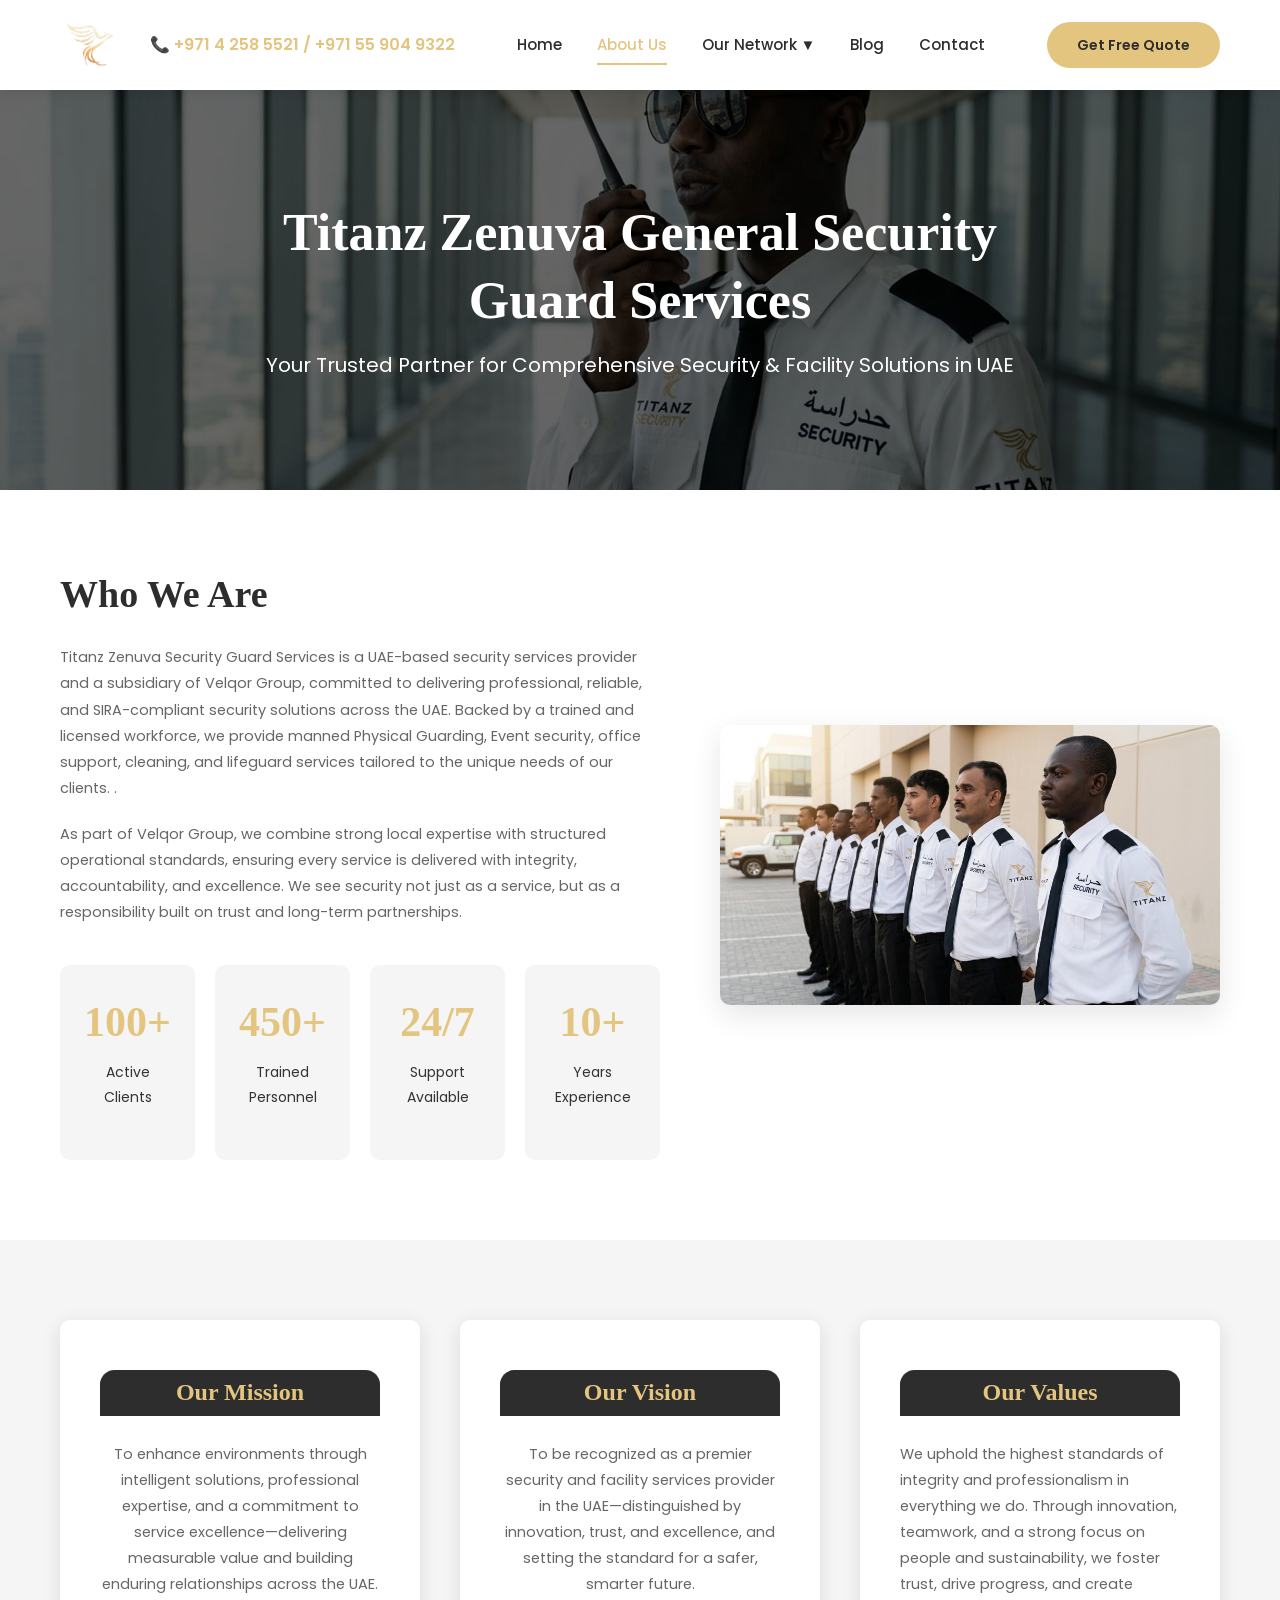
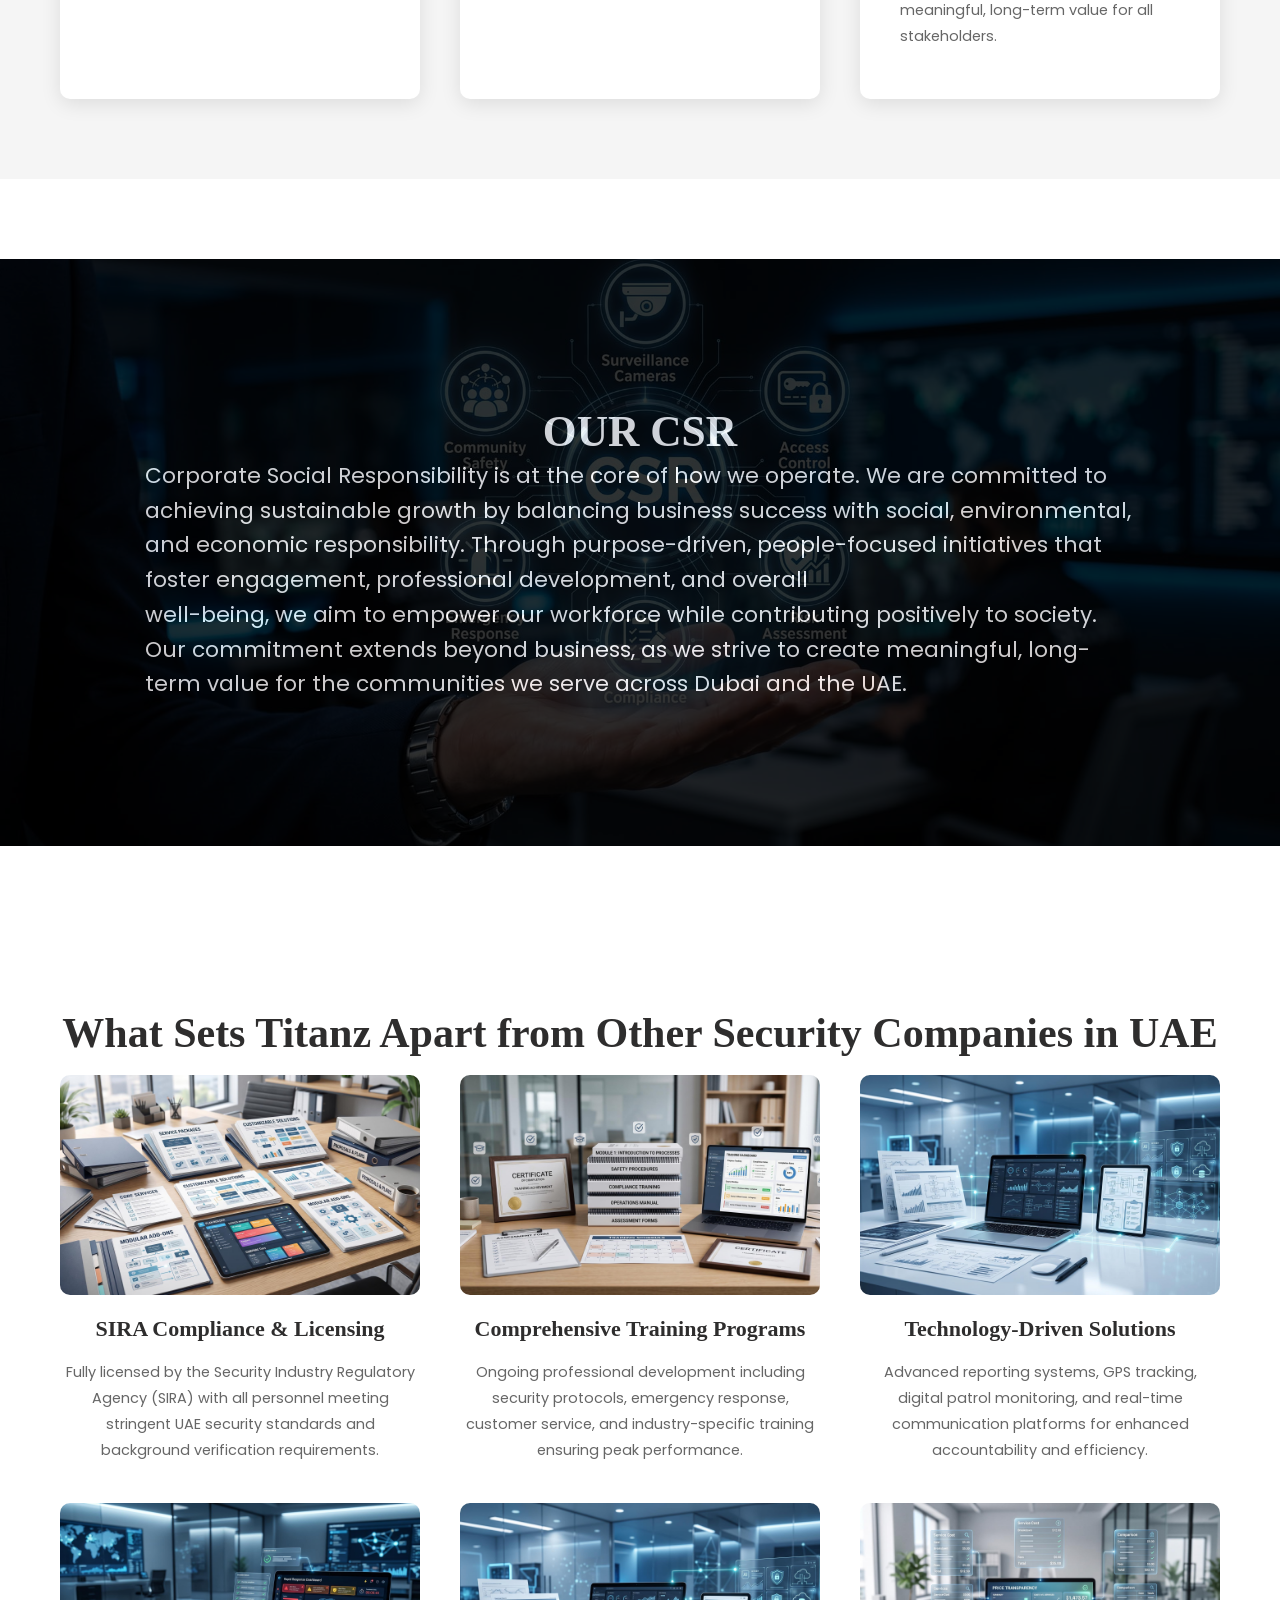
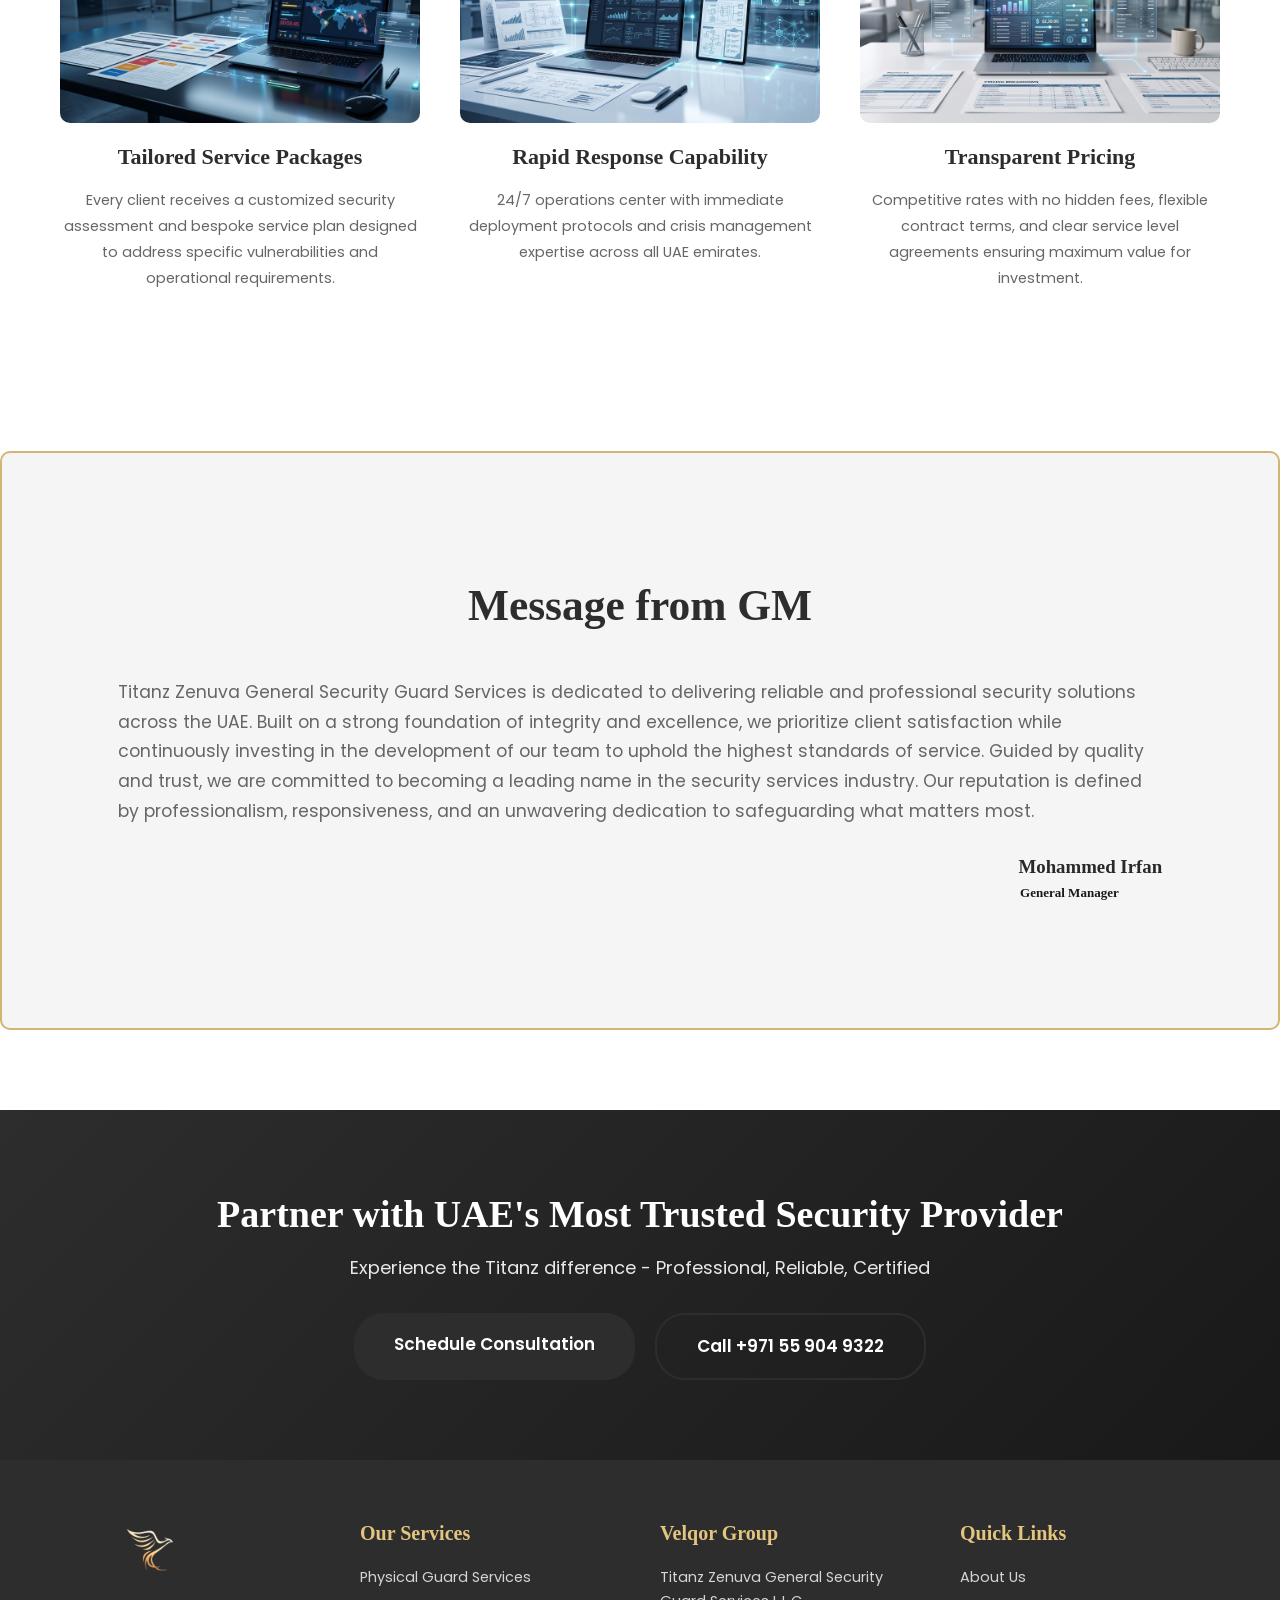
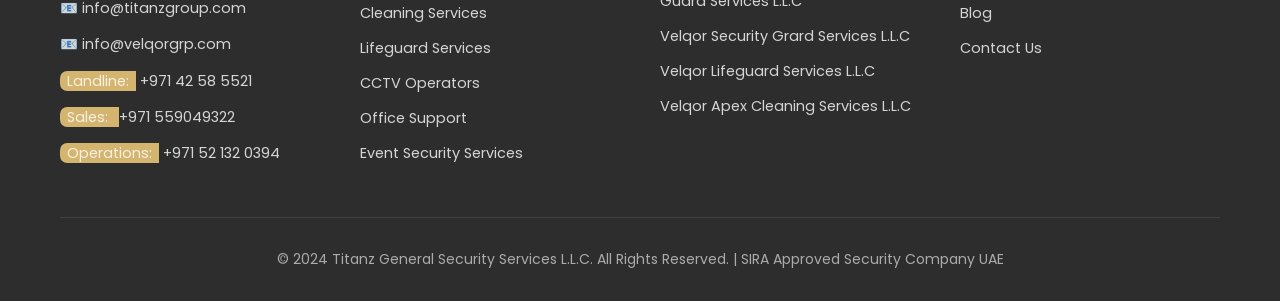
==== about-us.html @ 3fd25d55 "Update about-us.html" ====
<!DOCTYPE html>
<html lang="en">
<head>
    <meta charset="UTF-8">
    <meta name="viewport" content="width=device-width, initial-scale=1.0">
    <meta name="description" content="About Titanz General Security Services - Leading SIRA approved security company in UAE with expert security guards, cleaning services, and lifeguards across Dubai, Abu Dhabi & Sharjah.">
    <meta name="keywords" content="about Titanz security, SIRA approved security company UAE, professional security services Dubai, security company Abu Dhabi, trusted security provider UAE">
    <title>About Us | Titanz General Security Guard Services | Leading Security Company UAE</title>
    <link rel="stylesheet" href="styles.css">
    <link rel="stylesheet" href="css-files/about.css">
    <link href="https://fonts.googleapis.com/css2?family=Poppins:wght@300;400;500;600;700&display=swap" rel="stylesheet">
</head>
<body>
    <!-- Header -->
    <header class="main-header">
        <div class="header-container">
            <div class="logo-contact">
                 <img src="assets/Images/JPEG/Logo_Png_Expand.jpg" alt="" class="company-logo">
                <div class="header-contact">
                    <a href="tel:+97142585521" class="phone-number">📞 +971 4 258 5521</a>
                    <a href="tel:+97142585521" class="phone-number"> / +971 55 904 9322 </a>
                </div>
            </div>
            <nav class="main-nav">
                <ul>
                    <li><a href="index.html">Home</a></li>
                    <li><a href="about-us.html" class="active">About Us</a></li>
                    <li class="dropdown">
                          <a href="javascript:void(0);" class="dropbtn" onclick="toggleDropdown()">Our Network ▼</a>
                        <div class="dropdown-content" id="dropdown-content">
                            <a href="titanz-security-guard-services.html">Titanz Zenuva General Security Guard Services L.L.C</a>
                            <a href="velgor-security-guard-services.html">Velqor General Security Guard Services L.L.C</a>                         
                            <a href="velgor-lifeguard-services.html">Velqor Lifeguard Services L.L.C</a>
                            <a href="velgor-apex-building-cleaning-services.html">Velqor Apex Building Cleaning Services L.L.C</a>
                        </div>
                    </li>
                    <li><a href="blog.html">Blog</a></li>
                    <li><a href="contact.html">Contact</a></li>
                </ul>
            </nav>
            <a href="contact.html" class="cta-header-btn">Get Free Quote</a>
        </div>
    </header>

    <!-- Page Hero -->
    <section class="page-hero">
        <img src="assets/Images/JPEG/Security_officer_speaking_into_r…_202605242347.jpg" alt="About Titanz Security Services UAE" class="page-hero-bg">
        <div class="page-hero-content">
            <h1>Titanz Zenuva General Security Guard Services</h1>
            <p>Your Trusted Partner for Comprehensive Security & Facility Solutions in UAE</p>
        </div>
    </section>

    <!-- Company Overview -->
    <section class="company-overview fade-in">
        <div class="container">
            <div class="overview-grid">
                <div class="overview-content">
                    <h2>Who We Are</h2>
                    <p>Titanz Zenuva Security Guard Services is a UAE-based security services provider and a subsidiary of Velqor Group, committed to delivering 
                    professional, reliable, and SIRA-compliant security solutions across the UAE. Backed by a trained and licensed workforce, 
                    we provide manned Physical Guarding, Event security, office support, cleaning, and lifeguard services tailored to the unique 
                    needs of our clients. .</p>
                    
                    <p>As part of Velqor Group, we combine strong local expertise with structured operational standards, ensuring every service is 
                    delivered with integrity, accountability, and excellence. We see security not just as a service, but as a responsibility built on 
                    trust and long-term partnerships.</p>

                    

                    <div class="stats-row">
                        <div class="stat-item">
                            <h3>100+</h3>
                            <p>Active Clients</p>
                        </div>
                        <div class="stat-item">
                            <h3>450+</h3>
                            <p>Trained Personnel</p>
                        </div>
                        <div class="stat-item">
                            <h3>24/7</h3>
                            <p>Support Available</p>
                        </div>
                        <div class="stat-item">
                            <h3>10+</h3>
                            <p>Years Experience</p>
                        </div>
                    </div>
                </div>
                <div class="overview-image">
                    <img src="assets/Images/JPEG/Security_guards_standing_in_form…_202605242336 (2).jpg" alt="Titanz Security Services Team UAE">
                </div>
            </div>
        </div>
    </section>

    <!-- Mission & Vision -->
    <section class="mission-vision fade-in">
        <div class="container">
            <div class="mv-grid">
                <div class="mv-card">
                    <div class="mv-icon"><h3>Our Mission</h3></div>
                    
                    <p>To enhance environments through intelligent solutions, professional expertise,
                       and a commitment to service excellence—delivering measurable value and building 
                       enduring relationships across the UAE.

                    </p>
                </div>

                <div class="mv-card">
                    <div class="mv-icon"><h3>Our Vision</h3></div>
                    
                    <p>To be recognized as a premier security and facility services provider in the 
                        UAE—distinguished by innovation, trust, and excellence, and setting the standard for a safer, 
                        smarter future.
                    </p>

                </div>

                <div class="mv-card">
                    <div class="mv-icon"><h3>Our Values</h3></div>
                    
                    <ul class="values-list">
                       <p>We uphold the highest standards of integrity and professionalism in everything we do.
                         Through innovation, teamwork, and a strong focus on people and sustainability, we foster trust, 
                         drive progress, and create meaningful, long-term value for all stakeholders.
                        </p>
                    </ul>
                </div>
            </div>
        </div>
    </section>

<!=======CRS========> 
    <Section class="fade-in">
        <div class="image-bg">
            <div class="content-container">
            <h1 class="crs-text">OUR CSR</h1>
            <p class="crs-text">Corporate Social Responsibility is at the core of how we operate. We are committed to 
            achieving sustainable growth by balancing business success with social, environmental, and economic responsibility. 
            Through purpose-driven, people-focused initiatives that foster engagement, professional development,
             and overall <br>well-being, we aim to empower our workforce while contributing positively to society.
              Our commitment extends beyond business, as we strive to create meaningful, long-term value for the
               communities we serve across Dubai and the UAE.
            </p>
            </div>
            <img src="assets/Images/JPEG/Coperate social responsibilities.jpg" alt="" class="images-crs">
        </div>
    </Section>

    <!-- What Sets Us Apart -->
    <section class="differentiators fade-in">
        <div class="container">
            <h2 class="section-title-center">What Sets Titanz Apart from Other Security Companies in UAE</h2>
            
            <div class="diff-grid">
                <div class="diff-item">
                    <img src="assets/Images/What-sets-us-apart/JPEG/Documents_and_customizable_layouts_2K_202607241634.jpg" alt="SIRA Approved Security Company">
                    <h3>SIRA Compliance & Licensing</h3>
                    <p>Fully licensed by the Security Industry Regulatory Agency (SIRA) with all personnel meeting stringent UAE security standards and background verification requirements.</p>
                </div>

                <div class="diff-item">
                    <img src="assets/Images/What-sets-us-apart/JPEG/Training_programs_with_documents…_2K_202607241631 (1).jpg" alt="Security Guard Training UAE">
                    <h3>Comprehensive Training Programs</h3>
                    <p>Ongoing professional development including security protocols, emergency response, customer service, and industry-specific training ensuring peak performance.</p>
                </div>

                <div class="diff-item">
                    <img src="assets/Images/What-sets-us-apart/JPEG/Digital_documents_and_interfaces…_2K_202607241633.jpg" alt="Advanced Security Technology">
                    <h3>Technology-Driven Solutions</h3>
                    <p>Advanced reporting systems, GPS tracking, digital patrol monitoring, and real-time communication platforms for enhanced accountability and efficiency.</p>
                </div>

                <div class="diff-item">
                    <img src="assets/Images/What-sets-us-apart/JPEG/Documents_and_digital_displays_s…_202607241636.jpg" alt="Customized Security Solutions UAE">
                    <h3>Tailored Service Packages</h3>
                    <p>Every client receives a customized security assessment and bespoke service plan designed to address specific vulnerabilities and operational requirements.</p>
                </div>

                <div class="diff-item">
                    <img src="assets/Images/What-sets-us-apart/JPEG/Digital_documents_and_interfaces…_2K_202607241633.jpg" alt="24/7 Security Response UAE">
                    <h3>Rapid Response Capability</h3>
                    <p>24/7 operations center with immediate deployment protocols and crisis management expertise across all UAE emirates.</p>
                </div>

                <div class="diff-item">
                    <img src="assets/Images/What-sets-us-apart/JPEG/Pricing_documents_and_digital_di…_202607241638.jpg" alt="Competitive Security Services Pricing">
                    <h3>Transparent Pricing</h3>
                    <p>Competitive rates with no hidden fees, flexible contract terms, and clear service level agreements ensuring maximum value for investment.</p>
                </div>
            </div>
        </div>
    </section>

   
   <section class="managers-message">
                <div class="team-member">
                     <h2 class="section-title-center">Message from GM</h2>
                    <h3></h3>
                    <p class="position"></p>
                    <p class="bio">Titanz Zenuva General Security Guard Services is dedicated to delivering reliable and 
                        professional security solutions across the UAE. Built on a strong foundation of integrity and excellence, 
                        we prioritize client satisfaction while continuously investing in the development of our team to uphold the 
                        highest standards of service. Guided by quality and trust, we are committed to becoming a leading name in 
                        the security services industry. Our reputation is defined by professionalism, responsiveness, 
                        and an unwavering dedication to safeguarding what matters most.
                    </p>
                    <h4> Mohammed Irfan <br><span>General Manager</span> </h4>
                </div>
   </section>

    <!-- Leadership Team  
    <section class="leadership-team fade-in">
        <div class="container">
           
            <p class="section-subtitle-center"></p>

            <div class="team-grid">
                

              
                <div class="team-member">
                    <img src="assets/Images/passport images/Image 1new.jpg" alt="">
                    <h3></h3>
                    <p class="position">Cleaning Supervisor</p>
                    <p class="bio">Expert in facility management with extensive background in service delivery optimization.</p>
                </div>

                <div class="team-member">
                    <img src="assets/Images/passport images/image 3new.jpg" alt="">
                    <h3></h3>
                    <p class="position">Security Supervisor</p>
                    <p class="bio">Specialized in risk assessment and crisis management.</p>
                </div>
                -----> 
            </div>
        </div>
    </section>

   

    <!-- CTA Section -->
    <section class="about-cta fade-in">
        <div class="container">
            <h2 class="h-message  hovtext">Partner with UAE's Most Trusted Security Provider</h2>
            <p  class="p-message  hovtext">Experience the Titanz difference - Professional, Reliable, Certified</p>
            <div class="cta-buttons">
                <a href="contact.html" class="btn-cta-primary">Schedule Consultation</a>
                <a href="tel:+971559049322" class="btn-cta-secondary">Call +971 55 904 9322</a>
            </div>
        </div>
    </section>

    <!-- Footer -->
    <footer class="main-footer">
        <div class="container">
            <div class="footer-grid">
               <div class="footer-col">
                    <img src="assets/Images/Logo_Png_Expand.png" alt="Titanz Security Services" class="footer-logo">
                    <p></p>
                    <div class="footer-contact">
                        <p><span>📧</span> info@titanzgroup.com</p>
                        <p><span>📧</span> info@velqorgrp.com</p>
                        <p><Span class="sright">Landline:</Span>  +971 42 58 5521</p>
                         <p><span class="sright">Sales: </span>  +971 559049322 </p>
                        <p><span class="sright">Operations:</span> +971 52 132 0394 </p>
                                               
                    </div>
                </div>

              
                <div class="footer-col">
                    <h4>Our Services</h4>
                    <ul>
                        <li><a href="titanz-security-guard-services.html">Physical Guard Services</a></li>
                        <li><a href="velgor-apex-building-cleaning-services.html">Cleaning Services</a></li>
                        <li><a href="velgor-lifeguard-services.html">Lifeguard Services</a></li>
                        <li><a href="titanz-security-guard-services.html">CCTV Operators</a></li>
                        <li><a href="velgor-apex-building-cleaning-services.html">Office Support</a></li>
                        <li><a href="titanz-security-guard-services.html">Event Security Services</a></li>
                    </ul>
                </div>

                <div class="footer-col">
                    <h4>Velqor Group</h4>
                    <ul>
                        <li><a href="titanz-security-guard-services.html">Titanz Zenuva General Security Guard Services L.L.C</a></li>
                        <li><a href="velgor-security-guard-services.html">Velqor Security Grard Services L.L.C</a></li>
                        <li><a href="velgor-lifeguard-services.html">Velqor Lifeguard Services L.L.C</a></li>
                        <li><a href="velgor-apex-building-cleaning-services.html">Velqor Apex Cleaning Services L.L.C</a></li>
                    </ul>
                </div>

                <div class="footer-col">
                    <h4>Quick Links</h4>
                    <ul>
                        <li><a href="about-us.html">About Us</a></li>
                        <li><a href="blog.html">Blog</a></li>
                        <li><a href="contact.html">Contact Us</a></li>
                    </ul>
                </div>
            </div>

            <div class="footer-bottom">
                <p>&copy; 2024 Titanz General Security Services L.L.C. All Rights Reserved. | SIRA Approved Security Company UAE</p>
            </div>
        </div>
    </footer>

    <script src="assets/js/scripts.js"></script>
</body>
</html>
---- styles.css ----
/* ==========================================
   TITANZ SECURITY SERVICES - MASTER STYLESHEET
   Colors: White (#FFFFFF), #2E2D2D, #E3C580
   Fonts: Times New Roman, Poppins
   ========================================== */

/* ========== RESET & BASE ========== */
* {
    margin: 0;
    padding: 0;
    box-sizing: border-box;
}

:root {
    --primary-dark: #2E2D2D;
    --primary-gold: #E3C580;
    --white: #FFFFFF;
    --light-gray: #F5F5F5;
    --medium-gray: #E0E0E0;
    --text-dark: #333333;
    --text-light: #666666;
    --transition: all 0.3s ease;
}

html {
    scroll-behavior: smooth;
    font-size:90.5%;
}

body {
    font-family: 'Poppins', sans-serif;
    color: var(--text-dark);
    background-color: var(--white);
    line-height: 1.6;
    overflow-x: hidden;
}

h1, h2, h3, h4, h5, h6 {
    font-family: 'Times New Roman', serif;
    color: var(--primary-dark);
    font-weight: 700;
    line-height: 1.3;
}

a {
    text-decoration: none;
    color: inherit;
    transition: var(--transition);
}

img {
    max-width: 100%;
    height: auto;
    display: block;
}

ul {
    list-style: none;
}

.container {
    max-width: 1200px;
    margin: 0 auto;
    padding: 0 20px;
}

/* ========== HEADER ========== */
.main-header {
    background-color: var(--white);
    box-shadow: 0 2px 10px rgba(0,0,0,0.1);
    position: sticky;
    top: 0;
    z-index: 1000;
    padding: 15px 0;
}

.header-container {
    max-width: 1500px;
    margin: 0 auto;
    padding: 0 60px;
    display: flex;
    justify-content: space-between;
    align-items: center;
}

.logo-contact {
    display: flex;
    align-items: center;
    gap: 30px;
}

.company-logo {
    height: 60px;
    width: auto;
}

.phone-number {
    font-family: 'Poppins', sans-serif;
    color: var(--primary-gold);
    font-weight: 600;
    font-size: 16px;
}

.phone-number:hover {
    color: var(--primary-dark);
}

/* Navigation */
.main-nav ul {
    display: flex;
    gap: 35px;
    align-items: center;
}

.main-nav a {
    font-family: 'Poppins', sans-serif;
    color: var(--primary-dark);
    font-weight: 500;
    font-size: 15px;
    padding: 10px 0;
    position: relative;
}

.main-nav a:hover,
.main-nav a.active {
    color: var(--primary-gold);
}

.main-nav a::after {
    content: '';
    position: absolute;
    bottom: 0;
    left: 0;
    width: 0;
    height: 2px;
    background-color: var(--primary-gold);
    transition: width 0.3s ease;
}

.main-nav a:hover::after,
.main-nav a.active::after {
    width: 100%;
}

/* Dropdown */
.dropdown {
    position: relative;
}

.dropdown-content {
    display: none;
    position: absolute;
    top: 100%;
    left: 0;
    background-color: var(--white);
    min-width: 280px;
    box-shadow: 0 8px 20px rgba(0,0,0,0.15);
    border-top: 3px solid var(--primary-gold);
    z-index: 100;
    padding: 10px 0;
}

.dropdown-content.show {
    display: block !important;
}

.dropdown-content a {
    display: block;
    padding: 12px 20px;
    border-bottom: 1px solid var(--medium-gray);
}

.dropdown-content a:last-child {
    border-bottom: none;
}

.dropdown-content a:hover {
    background-color: var(--light-gray);
    color: var(--primary-gold);
    padding-left: 25px;
}


/* CTA Header Button */
.cta-header-btn {
    background-color: var(--primary-gold);
    color: var(--primary-dark);
    padding: 12px 30px;
    border-radius: 30px;
    font-weight: 600;
    font-size: 14px;
    transition: var(--transition);
}

.cta-header-btn:hover {
    background-color: var(--primary-dark);
    color: var(--white);
    transform: translateY(-2px);
    box-shadow: 0 5px 15px rgba(227, 197, 128, 0.4);
}

/* ========== HERO SLIDER ========== */
/* ==========================================
   HERO SLIDER - SLIDE-LEFT FADE-IN ANIMATION
   No Background Overlay on Text
   ========================================== */

.hero-slider {
    position: relative;
    width: 100%;
    height: 100vh;
    overflow: hidden;
}

/* Slides */
.slide {
    display: none;
    position: relative;
    width: 100%;
    height: 100vh;
    opacity: 0;
    transition: opacity 0.6s ease-in-out;
}

.slide.active {
    display: block;
    opacity: 1;
}

.slide.fade-out {
    opacity: 0;
}

/* Background Image - No Zoom */
.slide-bg {
    width: 100%;
    height: 100%;
    object-fit: cover;
    filter: brightness(0.5);
}

[data-theme="dark"] .slide-bg {
    filter: brightness(0.4);
}

/* Slide Content - NO BACKGROUND */
.slide-content {
    position: absolute;
    top: 40%;
    left: 60px;
    transform: translateY(-50%);
    max-width: 650px;
    color: #FFFFFF;
    padding: 0; /* No padding needed without background */
    border-left: 5px solid var(--primary-gold);
    padding-left: 30px; /* Space from border */
    opacity: 0;
    transform: translateY(-50%) translateX(-100px);
}

/* Active slide content animation - Slide from Left */
.slide.active .slide-content {
    animation: slideInFromLeft 1s ease-out 0.3s forwards;
}

@keyframes slideInFromLeft {
    0% {
        opacity: 0;
        transform: translateY(-50%) translateX(-100px);
    }
    100% {
        opacity: 1;
        transform: translateY(-50%) translateX(0);
    }
}

/* Fade out animation */
.slide.fade-out .slide-content {
    animation: fadeOutToRight 0.6s ease-out forwards;
}

@keyframes fadeOutToRight {
    0% {
        opacity: 1;
        transform: translateY(-50%) translateX(0);
    }
    100% {
        opacity: 0;
        transform: translateY(-50%) translateX(50px);
    }
}

/* Hero Title Animation */
.hero-title {
    font-size: 52px;
    margin-bottom: 20px;
    color: #FFFFFF;
    text-shadow: 3px 3px 10px rgba(0,0,0,0.8);
    opacity: 0;
    transform: translateX(-30px);
}

.slide.active .hero-title {
    animation: slideInTitle 0.8s ease-out 0.6s forwards;
}

@keyframes slideInTitle {
    0% {
        opacity: 0;
        transform: translateX(-30px);
    }
    100% {
        opacity: 1;
        transform: translateX(0);
    }
}

/* Hero Subtitle Animation */
.hero-subtitle {
    font-size: 20px;
    margin-bottom: 30px;
    color: #FFFFFF;
    line-height: 1.6;
    text-shadow: 2px 2px 8px rgba(0,0,0,0.8);
    opacity: 0;
    transform: translateX(-30px);
}

.slide.active .hero-subtitle {
    animation: slideInSubtitle 0.8s ease-out 0.9s forwards;
}

@keyframes slideInSubtitle {
    0% {
        opacity: 0;
        transform: translateX(-30px);
    }
    100% {
        opacity: 1;
        transform: translateX(0);
    }
}

/* CTA Buttons Animation */
.hero-cta-buttons {
    display: flex;
    gap: 20px;
    opacity: 0;
    transform: translateY(20px);
}

.slide.active .hero-cta-buttons {
    animation: slideInButtons 0.8s ease-out 1.2s forwards;
}

@keyframes slideInButtons {
    0% {
        opacity: 0;
        transform: translateY(20px);
    }
    100% {
        opacity: 1;
        transform: translateY(0);
    }
}

/* Button Styles */
.btn-primary {
    background-color: var(--primary-gold);
    color: var(--primary-dark);
    padding: 16px 35px;
    border-radius: 30px;
    font-weight: 600;
    font-size: 16px;
    display: inline-block;
    transition: all 0.3s ease;
    text-shadow: none;
}

.btn-primary:hover {
    background-color: #FFFFFF;
    color: var(--primary-dark);
    transform: translateY(-3px);
    box-shadow: 0 8px 20px rgba(227, 197, 128, 0.5);
}

.btn-secondary {
    background-color: transparent;
    color: #FFFFFF;
    padding: 16px 35px;
    border: 2px solid #FFFFFF;
    border-radius: 30px;
    font-weight: 600;
    font-size: 16px;
    display: inline-block;
    transition: all 0.3s ease;
    text-shadow: none;
}

.btn-secondary:hover {
    background-color: #FFFFFF;
    color: var(--primary-dark);
    transform: translateY(-3px);
}

/* Border Animation */
.slide-content::before {
    content: '';
    position: absolute;
    left: -30px;
    top: 0;
    width: 5px;
    height: 0;
    background-color: var(--primary-gold);
}

.slide.active .slide-content::before {
    animation: borderGrow 0.8s ease-out 0.5s forwards;
}

@keyframes borderGrow {
    0% {
        height: 0;
    }
    100% {
        height: 100%;
    }
}

/* ========== SLIDER DOTS ========== */
.slider-dots {
    position: absolute;
    bottom: 30px;
    left: 50%;
    transform: translateX(-50%);
    display: flex;
    gap: 15px;
    z-index: 10;
}

.dot {
    width: 15px;
    height: 15px;
    border-radius: 50%;
    background-color: rgba(255, 255, 255, 0.5);
    cursor: pointer;
    transition: all 0.3s ease;
    border: 2px solid transparent;
}

.dot:hover {
    background-color: rgba(227, 197, 128, 0.8);
    transform: scale(1.2);
}

.dot.active {
    background-color: var(--primary-gold);
    transform: scale(1.3);
    box-shadow: 0 0 10px rgba(227, 197, 128, 0.6);
}

/* Dot Click Ripple */
.dot::after {
    content: '';
    position: absolute;
    top: 50%;
    left: 50%;
    transform: translate(-50%, -50%);
    width: 100%;
    height: 100%;
    border-radius: 50%;
    border: 2px solid var(--primary-gold);
    opacity: 0;
}

.dot.clicked::after {
    animation: dotRipple 0.6s ease-out;
}

@keyframes dotRipple {
    0% {
        opacity: 1;
        transform: translate(-50%, -50%) scale(1);
    }
    100% {
        opacity: 0;
        transform: translate(-50%, -50%) scale(2.5);
    }
}
.content-1{
    
    width: 90%;
    padding: 0 60px;
    gap: 10px;
}


.content-text{
    margin-bottom: 20px;
      color: #1a1919;
    
    
}
.content-p{
    color: #1a1919;
}


/* ========== MOBILE RESPONSIVE ========== */

@media (max-width: 1215px){
    p{
       font-size: 15px;
    }
}

@media (max-width: 1140px){
    .cta-header-btn{
        width: 40px;
        height: 20px;
        display: none;
    }

    .phone-number{
        font-size: 14px; /* Keep number readable */
    }

    p{
        font-size: 15px;
    }
}
    
@media (max-width: 1024px) {
    .slide-content {
        left: 30px;
        max-width: 500px;
        padding-left: 25px;
    }
    
    .logo-contact{
        flex-shrink: 1;
    }
    
    .phone-number{
        font-size: 14px; /* Keep phone number normal size */
    }

    .main-nav ul li a{
        display: flex;
        font-size: 12px;
        margin: 0 -5px;
        flex-shrink: 1;
    }
    
    .cta-header-btn{
        display: none;
    }
    
    .hero-title {
        font-size: 44px;
    }
    
    .hero-subtitle {
        font-size: 20px;
    }
}

@media (max-width: 768px) {
    /* ✅ KEEP HEADER VISIBLE AND NORMAL */
    header {
        position: relative;
        z-index: 100;
        height: 75px;
        
        /* Don't hide or modify header */
    }
    .header-contact{
        display: flex;

    }

    .phone-number {
        font-size: 16px; /* ✅ KEEP NUMBER LARGE AND VISIBLE */
        display: flex;
        pointer-events: auto !important;
    }

    /* ✅ HAMBURGER MENU BUTTON */
    .mobile-menu-toggle {
        display: block !important;
        position: absolute;
        top: 50%;
        right: 20px;
        transform: translateY(-50%);
        z-index: 10001;
        background: #333;
        color: white;
        border: none;
        font-size: 28px;
        width: 50px;
        height: 50px;
        border-radius: 5px;
        cursor: pointer;
        padding: 0;
        line-height: 1;
        box-shadow: 0 2px 5px rgba(0,0,0,0.2);
    }

    /* ✅ MOBILE OVERLAY */
    .mobile-overlay {
        display: none;
        position: fixed;
        top: 0;
        left: 0;
        width: 100%;
        height: 100%;
        background: rgba(0,0,0,0.7);
        z-index: 1;
    }

    .mobile-overlay.active {
        display: block !important;
    }

    /* ✅ SIDEBAR NAVIGATION - FULLY CLICKABLE */
    .main-nav {
        position: fixed !important;
        top: 0 !important;
        right: -100% !important;
        width: 300px !important;
        height: 100vh !important;
        background: #ffffff !important;
        z-index: 9999 !important;
        transition: right 0.4s ease !important;
        overflow-y: auto !important;
        padding-top: 80px !important;
        box-shadow: -5px 0 15px rgba(0,0,0,0.3) !important;
        display: block !important;
    }

    .main-nav.mobile-active {
        right: 0 !important; /* Slide in from right */
    }

    .main-nav ul {
        display: flex !important;
        flex-direction: column !important;
        padding: 0 !important;
        margin: 0 !important;
        list-style: none !important;
    }

    .main-nav ul li {
        width: 100% !important;
        margin: 0 !important;
        border-bottom: 1px solid #eee !important;
        display: block !important;
    }

    .main-nav ul li a {
        display: block !important;
        padding: 18px 25px !important;
        font-size: 18px !important;
        margin: 0 !important;
        color: #333 !important;
        text-decoration: none !important;
        pointer-events: auto !important;
        cursor: pointer !important;
        z-index: 10000 !important;
        position: relative !important;
        background: transparent !important;
        transition: background 0.3s ease !important;
    }

    .main-nav ul li a:hover {
        background: #f0f0f0 !important;
    }

    .main-nav ul li a:active {
        background: #e0e0e0 !important;
    }

    /* ✅ DROPDOWN STYLES FOR MOBILE */
    .dropdown {
        position: relative !important;
    }

    .dropdown .dropbtn {
        width: 100% !important;
        text-align: left !important;
        background: transparent !important;
        border: none !important;
        padding: 18px 25px !important;
        font-size: 18px !important;
        cursor: pointer !important;
        display: flex !important;
        justify-content: space-between !important;
        align-items: center !important;
    }

    .dropdown .dropbtn::after {
        content: '▼' !important;
        font-size: 12px !important;
        transition: transform 0.3s ease !important;
    }

    .dropdown.mobile-open .dropbtn::after {
        transform: rotate(180deg) !important;
    }

    .dropdown-content {
        position: static !important;
        display: none !important;
        box-shadow: none !important;
        background: #f9f9f9 !important;
        width: 100% !important;
    }

    .dropdown.mobile-open .dropdown-content {
        display: block !important;
    }

    .dropdown-content a {
        padding: 15px 25px 15px 40px !important;
        font-size: 16px !important;
        background: #f9f9f9 !important;
    }

    .dropdown-content a:hover {
        background: #eeeeee !important;
    }

    /* ✅ REST OF YOUR STYLES */
    .slide-content {
        left: 20px;
        right: 20px;
        max-width: calc(100% - 40px);
        padding-left: 20px;
        top: 50%;
    }
    
    .hero-title {
        font-size: 32px;
    }
    
    .hero-subtitle {
        font-size: 16px;
    }
    
    .hero-cta-buttons {
        flex-direction: column;
        gap: 15px;
    }
    
    .btn-primary,
    .btn-secondary {
        width: 100%;
        text-align: center;
        padding: 14px 25px;
    }
    
    .slider-dots {
        bottom: 20px;
        gap: 12px;
    }
    
    .dot {
        width: 12px;
        height: 12px;
    }

    .content-container{
        display: flex;
        flex-direction: column;
        align-items: center;
        justify-content: center;      
        flex-wrap: wrap;
    }

    .content-container h1{
        font-size: 2rem;
        flex-shrink: 1;
        flex-basis: auto;
    }
    
    .content-container p{
        font-size: 14px;
        flex-shrink: 1;       
        flex-basis: auto;
        width: 100%;
    }
}

@media (max-width: 480px) {
    .mobile-menu-toggle {
        width: 45px;
        height: 45px;
        font-size: 24px;
        right: 15px;
    }

    .main-nav {
        width: 85% ; /* Slightly narrower on very small screens */
    }

    .phone-number {
        font-size: 12px; /* Still readable */
    }

    .slide-content {
        padding-left: 15px;
    }
    
    .hero-title {
        font-size: 26px;
        margin-bottom: 15px;
    }
    
    .hero-subtitle {
        font-size: 14px;
        margin-bottom: 20px;
    }
    
    .btn-primary,
    .btn-secondary {
        font-size: 14px;
        padding: 12px 20px;
    }

    .content-container h1{
        font-size: 1.5rem;
        flex-shrink: 1;
        flex-basis: auto;
    }
    
    .content-container p{
        font-size: 12px;
        flex-shrink: 1;       
        flex-basis: auto;
    }
}


/* ========== ACCESSIBILITY - REDUCED MOTION ========== */
@media (prefers-reduced-motion: reduce) {
    .slide-content,
    .hero-title,
    .hero-subtitle,
    .hero-cta-buttons,
    .slide-content::before {
        animation: none !important;
        transition: none !important;
    }
    
    .slide.active .slide-content,
    .slide.active .hero-title,
    .slide.active .hero-subtitle,
    .slide.active .hero-cta-buttons {
        opacity: 1;
        transform: translateY(-50%) translateX(0);
    }
}


/* ========== SECTIONS ========== */
section {
    padding: 80px 0;
}

.section-title-center {
    font-size: 42px;
    text-align: center;
    margin-bottom: 15px;
    color: var(--primary-dark);
}

.section-subtitle-center {
    text-align: center;
    font-size: 18px;
    color: var(--text-light);
    margin-bottom: 50px;
}

/* ========== SERVICES OVERVIEW ========== */
.services-overview {
    background-color: var(--light-gray);
}

.section-header {
    text-align: center;
    margin-bottom: 60px;
}

.section-title {
    font-size: 42px;
    margin-bottom: 15px;
}

.section-subtitle {
    font-size: 18px;
    color: var(--text-light);
}

.services-grid {
    display: grid;
    grid-template-columns: repeat(auto-fit, minmax(350px, 1fr));
    gap: 40px;
}

.service-card {
    background-color: var(--white);
    border-radius: 10px;
    overflow: hidden;
    box-shadow: 0 5px 20px rgba(0,0,0,0.1);
    transition: var(--transition);
}

.service-card:hover {
    transform: translateY(-10px);
    box-shadow: 0 15px 40px rgba(0,0,0,0.15);
}

.service-img {
    width: 100%;
    height: 250px;
    object-fit: cover;
}

.service-content {
    padding: 30px;
}

.service-content h3 {
    font-size: 26px;
    margin-bottom: 15px;
    color: var(--primary-dark);
}

.service-content p {
    color: var(--text-light);
    margin-bottom: 20px;
    line-height: 1.8;
}

.service-features {
    margin: 20px 0;
}

.service-features li {
    padding: 8px 0;
    color: var(--text-dark);
    font-size: 15px;
}

.btn-service {
    color: var(--primary-gold);
    font-weight: 600;
    font-size: 16px;
    display: inline-block;
    margin-top: 15px;
}

.btn-service:hover {
    color: var(--primary-dark);
    text-decoration: underline;
}



/* ========== INDUSTRIES ========== */
.industries-section {
    background-color: var(--light-gray);
}

.industries-grid {
    display: grid;
    grid-template-columns: repeat(auto-fit, minmax(200px, 1fr));
    gap: 30px;
}

.industry-item {
    text-align: center;
    background-color: var(--white);
    padding: 30px 20px;
    border-radius: 10px;
    transition: var(--transition);
}

.industry-item:hover {
    transform: scale(1.05);
    box-shadow: 0 10px 30px rgba(0,0,0,0.1);
}

.industry-item img {
    width: 100%;
    height: 180px;
    object-fit: cover;
    border-radius: 8px;
    margin-bottom: 15px;
}

.industry-item h4 {
    font-size: 18px;
    color: var(--primary-dark);
}

/* ========== QUOTE FORM ========== */
.quote-section {
    background: linear-gradient(135deg, var(--primary-dark) 0%, #1a1919 100%);
    color: var(--white);
}

.quote-wrapper {
    display: grid;
    grid-template-columns: 1fr 1fr;
    gap: 60px;
    align-items: center;
}

.quote-content h2 {
    font-size: 38px;
    margin-bottom: 20px;
    color: var(--white);
}

.quote-content p {
    font-size: 18px;
    margin-bottom: 25px;
    color: rgba(255,255,255,0.9);
}

.quote-benefits {
    margin-top: 30px;
}

.quote-benefits li {
    padding: 10px 0;
    font-size: 16px;
    color: var(--primary-gold);
}

.quote-form {
    background-color: var(--white);
    padding: 40px;
    border-radius: 10px;
    box-shadow: 0 10px 40px rgba(0,0,0,0.3);
}

.quote-form input,
.quote-form select,
.quote-form textarea {
    width: 100%;
    padding: 15px;
    margin-bottom: 20px;
    border: 2px solid var(--medium-gray);
    border-radius: 5px;
    font-family: 'Poppins', sans-serif;
    font-size: 15px;
    transition: var(--transition);
}

.quote-form input:focus,
.quote-form select:focus,
.quote-form textarea:focus {
    outline: none;
    border-color: var(--primary-gold);
}

.btn-submit {
    width: 100%;
    background-color: var(--primary-gold);
    color: var(--primary-dark);
    padding: 18px;
    border: none;
    border-radius: 30px;
    font-weight: 600;
    font-size: 16px;
    cursor: pointer;
    transition: var(--transition);
}

.btn-submit:hover {
    background-color: var(--primary-dark);
    color: var(--white);
    transform: translateY(-2px);
    box-shadow: 0 8px 20px rgba(227, 197, 128, 0.4);
}

/* ========== TESTIMONIALS ========== */
.testimonials-section {
    background-color: var(--white);
}

.testimonials-grid {
    display: grid;
    grid-template-columns: repeat(auto-fit, minmax(300px, 1fr));
    gap: 40px;
}

.testimonial-card {
    background-color: var(--light-gray);
    padding: 40px;
    border-radius: 10px;
    text-align: center;
    border-left: 5px solid var(--primary-gold);
}

.stars {
    color: var(--primary-gold);
    font-size: 24px;
    margin-bottom: 20px;
}

.testimonial-text {
    font-style: italic;
    color: var(--text-dark);
    margin-bottom: 20px;
    line-height: 1.8;
    font-size: 16px;
}

.testimonial-author {
    font-weight: 600;
    color: var(--primary-dark);
    font-size: 15px;
}


/* ========== FOOTER ========== */
.main-footer {
    background-color: var(--primary-dark);
    color: var(--white);
    padding: 60px 0 30px;
    width: 100%;
}

.footer-grid {
    display: grid;
    grid-template-columns: repeat(auto-fit, minmax(250px, 1fr));
    gap: 40px;
    margin-bottom: 40px;
}

.footer-logo {
    height: 60px;
    margin-bottom: 20px;
    align-self: center;
    margin: 0 60px;
}



.footer-col p {
    color: rgba(255,255,255,0.8);
    margin-bottom: 15px;
    line-height: 1.8;
}

.footer-contact p {
    margin: 10px 0;
}

.footer-col h4 {
    color: var(--primary-gold);
    font-size: 20px;
    margin-bottom: 20px;
}

.footer-col ul li {
    margin-bottom: 12px;
}

.footer-col ul li a {
    color: rgba(255,255,255,0.8);
    transition: var(--transition);
}

.footer-col ul li a:hover {
    color: var(--primary-gold);
    padding-left: 5px;
}

.footer-bottom {
    text-align: center;
    padding-top: 30px;
    border-top: 1px solid rgba(255,255,255,0.1);
    color: rgba(255,255,255,0.6);
    font-size: 14px;
}

/* ========== PAGE HERO ========== */
.page-hero {
    position: relative;
    height: 400px;
    display: flex;
    align-items: center;
    justify-content: center;
    overflow: hidden;
}

.page-hero-bg {
    position: absolute;
    width: 100%;
    height: 100%;
    object-fit: cover;
    filter: brightness(0.4);
}

.page-hero-content {
    position: relative;
    z-index: 2;
    text-align: center;
    color: var(--white);
    max-width: 800px;
    padding: 0 20px;
}

.page-hero-content h1 {
    font-size: 52px;
    margin-bottom: 15px;
    color: var(--white);
}

.page-hero-content p {
    font-size: 20px;
    color: var(--white);
}

/* ========== SERVICE PAGES ========== */
.service-hero {
    position: relative;
    height: 500px;
    display: flex;
    align-items: center;
    overflow: hidden;
}

.service-hero-bg {
    position: absolute;
    width: 100%;
    height: 100%;
    object-fit: cover;
    filter: brightness(0.5);
}

.service-hero-content {
    position: relative;
    z-index: 2;
    max-width: 800px;
    padding-left: 60px;
    color: var(--white);
}

.service-hero-content h1 {
    font-size: 56px;
    margin-bottom: 20px;
    color: var(--white);
}

.service-hero-content p {
    font-size: 22px;
    margin-bottom: 30px;
    color: var(--white);
}

.hero-buttons {
    display: flex;
    gap: 20px;
}

.btn-hero-primary,
.btn-hero-secondary {
    padding: 16px 35px;
    border-radius: 30px;
    font-weight: 600;
    font-size: 16px;
}

.btn-hero-primary {
    background-color: var(--primary-gold);
    color: var(--primary-dark);
}

.btn-hero-secondary {
    background-color: transparent;
    color: var(--white);
    border: 2px solid var(--white);
}

/* Service Introduction */
.service-intro {
    padding: 80px 0;
}

.intro-grid {
    display: grid;
    grid-template-columns: 1fr 1fr;
    gap: 60px;
    align-items: center;
}

.intro-content h2 {
    font-size: 38px;
    margin-bottom: 25px;
}

.intro-content p {
    font-size: 17px;
    line-height: 1.8;
    margin-bottom: 20px;
    color: var(--text-light);
}

.intro-highlights {
    margin-top: 40px;
}

.highlight-item {
    display: flex;
    gap: 15px;
    margin-bottom: 20px;
}

.highlight-icon {
    color: var(--primary-gold);
    font-size: 24px;
    font-weight: bold;
}

.intro-image img {
    border-radius: 10px;
    box-shadow: 0 10px 30px rgba(0,0,0,0.1);
}

/* ========== ANIMATIONS ========== */
.fade-in {
    opacity: 0;
    transform: translateY(30px);
    transition: opacity 0.6s ease, transform 0.6s ease;
}

.fade-in.visible {
    opacity: 1;
    transform: translateY(0);
}

/* ========== CONTACT PAGE ========== */
.contact-methods-grid {
    display: grid;
    grid-template-columns: repeat(auto-fit, minmax(250px, 1fr));
    gap: 40px;
    margin-bottom: 60px;
}

.contact-method {
    text-align: center;
    padding: 40px 20px;
    background-color: var(--light-gray);
    border-radius: 10px;
}

.method-icon {
    font-size: 50px;
    margin-bottom: 20px;
}

.contact-method h3 {
    font-size: 22px;
    margin-bottom: 10px;
}

.contact-method p {
    margin: 10px 0;
}

.contact-method a {
    color: var(--primary-gold);
    font-weight: 600;
}

/* ========== RESPONSIVE Side Bar== */
@media (max-width: 1024px) {
    .header-container {
        padding: 0 30px;
    }
    
    .slide-content {
        left: 30px;
        max-width: 500px;
    }
    
    .hero-title {
        font-size: 32px;
    }
    
    .quote-wrapper,
    .intro-grid,
    .blog-layout {
        grid-template-columns: 1fr;
    }
}

@media (max-width: 768px) {
    .header-container {
        flex-direction: column;
        gap: 5px;
    }
    
    .main-nav ul {
        flex-direction: column;
        gap: 15px;
    }
    
    .hero-slider,
    .slide,
    .service-hero {
        height: 600px;
    }
    
    .slide-content,
    .service-hero-content {
        left: 20px;
        padding: 30px 20px;
        max-width: 90%;
    }
    
    .hero-title,
    .service-hero-content h1 {
        font-size: 32px;
    }
    
    .hero-subtitle {
        font-size: 16px;
    }
    
    .hero-cta-buttons,
    .hero-buttons,
    .cta-buttons {
        flex-direction: column;
    }
    
    .services-grid,
    .why-grid,
    .industries-grid {
        grid-template-columns: 1fr;
    }
    
    .section-title-center,
    .section-title {
        font-size: 32px;
    }
}

/* ========== UTILITY CLASSES ========== */
.text-center {
    text-align: center;
}

.mb-20 {
    margin-bottom: 20px;
}

.mb-40 {
    margin-bottom: 40px;
}

.mt-40 {
    margin-top: 40px;
}

/* ========== MOBILE MENU STYLES ========== */
.mobile-menu-toggle {
    display: none;
    background-color: var(--primary-gold);
    color: var(--primary-dark);
    border: none;
    padding: 10px 20px;
    font-size: 24px;
    cursor: pointer;
    border-radius: 5px;
}

@media (max-width: 768px) {
    .mobile-menu-toggle {
        display: block;
        align-self: flex-end;
    }
    
    .main-nav {
        position: fixed;
        top: 0;
        left: -100%;
        width: 280px;
        height: 100vh;
        background-color: var(--white);
        box-shadow: 5px 0 15px rgba(0,0,0,0.2);
        transition: left 0.3s ease;
        z-index: 9999;
        padding-top: 10px;
    }
    
    .main-nav.mobile-active {
        left: 0;
    }
    
    .main-nav ul {
        flex-direction: column;
        gap: 0;
        padding: 20px;
    }
    
    .main-nav ul li {
        width: 100%;
        border-bottom: 1px solid var(--medium-gray);
    }
    
    .main-nav ul li a {
        display: block;
        padding: 15px 10px;
        width: 100%;
    }

    .logo-contact{
        flex-shrink: 1;
        align-self: flex-start;
        height: 0.2rem;
        position: relative;
        bottom: -25px;
    }

    .header-container{
        display: flex;
        align-items: center;
    }
    .phone-number{
        font-weight: 400;
        font-size: 12px;
    }
    
    .dropdown-content {
        position: static;
        box-shadow: none;
        border: none;
        background-color: var(--light-gray);
        margin-left: 20px;
    }
    
    .dropdown:hover .dropdown-content {
        display: none;
    }
    
    .dropdown.mobile-open .dropdown-content {
        display: block;
    }
    
    .cta-header-btn {
        margin-top: 20px;
        display: none;
        text-align: center;
    }
}

/* ========== SERVICE PAGE SPECIFIC STYLES ========== */
.security-types-grid,
.cleaning-types-grid,
.lifeguard-types-grid {
    display: grid;
    grid-template-columns: repeat(auto-fit, minmax(320px, 1fr));
    gap: 30px;
}

.security-type-card,
.cleaning-type-card,
.lifeguard-type-card {
    background-color: var(--white);
    border-radius: 10px;
    overflow: hidden;
    box-shadow: 0 5px 20px rgba(0,0,0,0.1);
    transition: var(--transition);
}

.security-type-card:hover,
.cleaning-type-card:hover,
.lifeguard-type-card:hover {
    transform: translateY(-10px);
    box-shadow: 0 15px 40px rgba(0,0,0,0.15);
}

.security-type-card img,
.cleaning-type-card img,
.lifeguard-type-card img {
    width: 100%;
    height: 220px;
    object-fit: cover;
}

.security-type-card h3,
.cleaning-type-card h3,
.lifeguard-type-card h3 {
    padding: 20px 25px 10px;
    font-size: 22px;
}

.security-type-card p,
.cleaning-type-card p,
.lifeguard-type-card p {
    padding: 0 25px;
    color: var(--text-light);
    line-height: 1.7;
}

.type-features {
    padding: 20px 25px;
}

.type-features li {
    padding: 6px 0;
    color: var(--text-dark);
    font-size: 14px;
}

.btn-type {
    display: inline-block;
    margin: 0 25px 25px;
    color: var(--primary-gold);
    font-weight: 600;
    transition: var(--transition);
}

.btn-type:hover {
    color: var(--primary-dark);
    padding-left: 5px;
}


/* ========== PRICING SECTION ========== */


/* ========== WHY CHOOSE SERVICE SECTION ========== */
.why-choose-service {
    background-color: var(--white);
}

.why-service-grid {
    display: grid;
    grid-template-columns: repeat(auto-fit, minmax(280px, 1fr));
    gap: 30px;
}

.why-service-item {
    background-color: var(--light-gray);
    padding: 40px 30px;
    border-radius: 10px;
    text-align: center;
    transition: var(--transition);
}

.why-service-item:hover {
    background-color: var(--primary-gold);
    transform: translateY(-5px);
}

.why-service-icon {
    font-size: 50px;
    margin-bottom: 20px;
}

.why-service-item h3 {
    font-size: 20px;
    margin-bottom: 15px;
}

/* ========== SERVICE QUOTE FORM ========== */
.service-quote-section {
    background: linear-gradient(135deg, var(--primary-dark) 0%, #1a1919 100%);
    color: var(--white);
}

.quote-header {
    text-align: center;
    margin-bottom: 50px;
}

.quote-header h2 {
    font-size: 38px;
    color: var(--white);
    margin-bottom: 15px;
}

.quote-header p {
    font-size: 18px;
    color: rgba(255,255,255,0.9);
}

.service-quote-form {
    max-width: 900px;
    margin: 0 auto;
    background-color: var(--white);
    padding: 50px;
    border-radius: 10px;
}

.form-grid {
    display: grid;
    grid-template-columns: repeat(2, 1fr);
    gap: 20px;
    margin-bottom: 20px;
}

.form-grid input,
.form-grid select, textarea {
    width: 100%;
}

.btn-submit-quote {
    width: 100%;
    background-color: var(--primary-gold);
    color: var(--primary-dark);
    padding: 18px;
    border: none;
    border-radius: 30px;
    font-weight: 600;
    font-size: 17px;
    cursor: pointer;
    transition: var(--transition);
}

.btn-submit-quote:hover {
    background-color: var(--primary-dark);
    color: var(--white);
    transform: translateY(-2px);
}

.form-guarantee {
    text-align: center;
    margin-top: 20px;
    color: var(--text-light);
    font-size: 14px;
}



/* ========== SERVICE AREAS ========== */
.service-areas {
    background-color: var(--light-gray);
}

.areas-grid {
    display: grid;
    grid-template-columns: repeat(auto-fit, minmax(300px, 1fr));
    gap: 30px;
}

.area-card {
    background-color: var(--white);
    padding: 40px 30px;
    border-radius: 10px;
}

.area-card h3 {
    font-size: 24px;
    margin-bottom: 20px;
    color: var(--primary-dark);
    border-bottom: 3px solid var(--primary-gold);
    padding-bottom: 10px;
}

.area-card ul li {
    padding: 8px 0;
    color: var(--text-dark);
    font-size: 15px;
}

.area-card ul li::before {
    content: "📍 ";
    margin-right: 8px;
}

/* ========== FAQ SECTION ========== */
.faq-section {
    background-color: var(--white);
}

.faq-grid {
    display: grid;
    grid-template-columns: repeat(auto-fit, minmax(350px, 1fr));
    gap: 30px;
}

.faq-item {
    background-color: var(--light-gray);
    padding: 30px;
    border-radius: 10px;
    border-left: 5px solid var(--primary-gold);
}

.faq-item h3 {
    font-size: 18px;
    margin-bottom: 15px;
    color: var(--primary-dark);
}

.faq-item p {
    color: var(--text-light);
    line-height: 1.8;
}


/* ========== NEWSLETTER ========== */
.newsletter-section {
    background-color: var(--primary-dark);
    text-align: center;
}

.newsletter-box h2 {
    font-size: 32px;
    color: var(--white);
    margin-bottom: 15px;
}

.newsletter-box p {
    color: rgba(255,255,255,0.9);
    margin-bottom: 30px;
}

.newsletter-form {
    display: flex;
    max-width: 600px;
    margin: 0 auto;
    gap: 15px;
}

.newsletter-form input {
    flex: 1;
    padding: 15px 20px;
    border: none;
    border-radius: 30px;
    font-size: 15px;
}

.newsletter-form button {
    background-color: var(--primary-gold);
    color: var(--primary-dark);
    padding: 15px 35px;
    border: none;
    border-radius: 30px;
    font-weight: 600;
    cursor: pointer;
    transition: var(--transition);
}

.newsletter-form button:hover {
    background-color: var(--white);
}

.newsletter-privacy {
    font-size: 12px;
    color: rgba(255,255,255,0.6);
    margin-top: 15px;
}

/* ========== VELGOR SPECIFIC ========== */
.velgor-badge {
    background-color: var(--primary-gold);
    padding: 20px;
    border-radius: 10px;
    margin-top: 30px;
    border-left: 5px solid var(--primary-dark);
}

.velgor-badge p {
    color: var(--primary-dark);
    font-weight: 600;
    margin: 0;
}


/* ========== TITANZ SECURITY GUARD SERVICES SPECIFIC ========== */




/* ========== VELQOR SECURITY GUARD SERVICES SPECIFIC ========== */




/* ========== vELQOR LIFEGUARD SERVICES SPECIFIC ========== */







/* ========== ADDITIONAL RESPONSIVE STYLES ========== */
@media (max-width: 768px) {
    .form-grid,
    .main-contact-form .form-row,
    .newsletter-form {
        grid-template-columns: 1fr;
    }
    
    .stats-row {
        grid-template-columns: repeat(2, 1fr);
    }
    
    .contact-wrapper,
    .overview-grid {
        grid-template-columns: 1fr;
    }
    
    .service-quote-form,
    .contact-form-box {
        padding: 30px 20px;
    }
    
    .page-hero-content h1 {
        font-size: 36px;
    }
    
    .section-title-center,
    .section-title {
        font-size: 28px;
    }
}

@media (max-width: 480px) {
    .stats-row {
        grid-template-columns: 1fr;
    }
    
    .hero-title {
        font-size: 28px;
    }
    
    .hero-subtitle {
        font-size: 14px;
    }
    
    .btn-primary,
    .btn-secondary {
        padding: 14px 25px;
        font-size: 14px;
    }
}


/* ==========================================
   HERO SLIDER TEXT ANIMATIONS
   ========================================== */

/* Hide slides by default */
.slide {
    display: none;
    position: relative;
    width: 100%;
    height: 100vh;
}

.slide.active {
    display: block;
}

/* Slide Background Animation */
.slide-bg {
    width: 100%;
    height: 100%;
    object-fit: cover;
    filter: brightness(0.5);
    animation: zoomIn 7s ease-out forwards;
}

[data-theme="dark"] .slide-bg {
    filter: brightness(0.4);
}

@keyframes zoomIn {
    0% {
        transform: scale(1.1);
    }
    100% {
        transform: scale(1);
    }
}

/* Slide Content Container */
.slide-content {
    position: absolute;
    top: 40%;
    left: 60px;
    transform: translateY(-50%);
    max-width: 650px;
    color: var(--white);
    padding: 40px;
    background: rgba(46, 45, 45, 0.7);
    border-left: 5px solid var(--primary-gold);
    backdrop-filter: blur(10px);
    opacity: 0;
}

[data-theme="dark"] .slide-content {
    background: rgba(26, 26, 26, 0.85);
}

/* Active slide content animation */
.slide.active .slide-content {
    animation: slideInLeft 1s ease-out 0.3s forwards;
}

@keyframes slideInLeft {
    0% {
        opacity: 0;
        transform: translateY(-50%) translateX(-100px);
    }
    100% {
        opacity: 1;
        transform: translateY(-50%) translateX(0);
    }
}

/* Hero Title Animation */
.hero-title {
    font-size: 52px;
    margin-bottom: 20px;
    color: var(--white);
    text-shadow: 2px 2px 8px rgba(0,0,0,0.5);
    opacity: 0;
    transform: translateX(-50px);
}

.slide.active .hero-title {
    animation: slideInTitle 0.8s ease-out 0.6s forwards;
}

@keyframes slideInTitle {
    0% {
        opacity: 0;
        transform: translateX(-50px);
    }
    100% {
        opacity: 1;
        transform: translateX(0);
    }
}

/* Hero Subtitle Animation */
.hero-subtitle {
    font-size: 20px;
    margin-bottom: 30px;
    color: var(--white);
    line-height: 1.6;
    opacity: 0;
    transform: translateX(-50px);
}

.slide.active .hero-subtitle {
    animation: slideInSubtitle 0.8s ease-out 0.9s forwards;
}

@keyframes slideInSubtitle {
    0% {
        opacity: 0;
        transform: translateX(-50px);
    }
    100% {
        opacity: 1;
        transform: translateX(0);
    }
}

/* CTA Buttons Animation */
.hero-cta-buttons {
    display: flex;
    gap: 20px;
    opacity: 0;
    transform: translateY(30px);
}

.slide.active .hero-cta-buttons {
    animation: slideInButtons 0.8s ease-out 1.2s forwards;
}

@keyframes slideInButtons {
    0% {
        opacity: 0;
        transform: translateY(30px);
    }
    100% {
        opacity: 1;
        transform: translateY(0);
    }
}

/* Individual Button Animations */
.btn-primary,
.btn-secondary {
    position: relative;
    overflow: hidden;
}

.btn-primary::before,
.btn-secondary::before {
    content: '';
    position: absolute;
    top: 50%;
    left: 50%;
    width: 0;
    height: 0;
    border-radius: 50%;
    background: rgba(255, 255, 255, 0.3);
    transform: translate(-50%, -50%);
    transition: width 0.6s, height 0.6s;
}

.btn-primary:hover::before,
.btn-secondary:hover::before {
    width: 300px;
    height: 300px;
}

/* Staggered Button Animation */
.hero-cta-buttons .btn-primary {
    animation: fadeInUp 0.6s ease-out 1.3s both;
}

.hero-cta-buttons .btn-secondary {
    animation: fadeInUp 0.6s ease-out 1.5s both;
}

@keyframes fadeInUp {
    0% {
        opacity: 0;
        transform: translateY(20px);
    }
    100% {
        opacity: 1;
        transform: translateY(0);
    }
}

/* Border Animation */
.slide-content::before {
    content: '';
    position: absolute;
    left: 0;
    top: 0;
    width: 5px;
    height: 0;
    background-color: var(--primary-gold);
    transition: height 0.8s ease-out 0.5s;
}

.slide.active .slide-content::before {
    height: 100%;
}

/* Glowing Border Effect */
.slide-content::after {
    content: '';
    position: absolute;
    left: -5px;
    top: 0;
    width: 5px;
    height: 100%;
    background: linear-gradient(to bottom, 
        transparent 0%, 
        var(--primary-gold) 50%, 
        transparent 100%);
    opacity: 0;
    animation: borderGlow 3s ease-in-out infinite;
}

.slide.active .slide-content::after {
    opacity: 1;
}

@keyframes borderGlow {
    0%, 100% {
        top: 0;
        opacity: 0;
    }
    50% {
        top: 50%;
        opacity: 1;
    }
}

/* Fade Out Animation (when slide changes) */
.slide.fade-out .slide-content {
    animation: fadeOutRight 0.6s ease-out forwards;
}

@keyframes fadeOutRight {
    0% {
        opacity: 1;
        transform: translateY(-50%) translateX(0);
    }
    100% {
        opacity: 0;
        transform: translateY(-50%) translateX(50px);
    }
}

/* Typing Effect for Title (Optional Enhanced Version) */
.hero-title.typing {
    overflow: hidden;
    border-right: 3px solid var(--primary-gold);
    white-space: nowrap;
    animation: 
        typing 2s steps(40, end) 0.6s forwards,
        blink-caret 0.75s step-end infinite;
}

@keyframes typing {
    from {
        width: 0;
    }
    to {
        width: 100%;
    }
}

@keyframes blink-caret {
    from, to {
        border-color: transparent;
    }
    50% {
        border-color: var(--primary-gold);
    }
}

/* Slide Transition Effect */
.slide {
    transition: opacity 0.6s ease-in-out;
}

.slide.entering {
    animation: slideEnter 1s ease-out forwards;
}

@keyframes slideEnter {
    0% {
        opacity: 0;
        transform: scale(1.1);
    }
    100% {
        opacity: 1;
        transform: scale(1);
    }
}

/* ========== SLIDER DOTS ANIMATION ========== */
.slider-dots {
    position: absolute;
    bottom: 30px;
    left: 50%;
    transform: translateX(-50%);
    display: flex;
    gap: 15px;
    z-index: 10;
    animation: fadeInDots 1s ease-out 1.8s both;
}

@keyframes fadeInDots {
    0% {
        opacity: 0;
        transform: translateX(-50%) translateY(20px);
    }
    100% {
        opacity: 1;
        transform: translateX(-50%) translateY(0);
    }
}

.dot {
    width: 15px;
    height: 15px;
    border-radius: 50%;
    background-color: rgba(255, 255, 255, 0.5);
    cursor: pointer;
    transition: all 0.3s ease;
    position: relative;
}

.dot::before {
    content: '';
    position: absolute;
    top: 50%;
    left: 50%;
    transform: translate(-50%, -50%);
    width: 0;
    height: 0;
    border-radius: 50%;
    background-color: var(--primary-gold);
    transition: all 0.3s ease;
}

.dot:hover,
.dot.active {
    background-color: var(--primary-gold);
    transform: scale(1.2);
}

.dot.active::before {
    width: 100%;
    height: 100%;
    animation: dotPulse 1.5s ease-in-out infinite;
}

@keyframes dotPulse {
    0%, 100% {
        opacity: 1;
        transform: translate(-50%, -50%) scale(1);
    }
    50% {
        opacity: 0.5;
        transform: translate(-50%, -50%) scale(1.5);
    }
}

/* Dot Ripple Effect on Click */
.dot::after {
    content: '';
    position: absolute;
    top: 50%;
    left: 50%;
    transform: translate(-50%, -50%);
    width: 100%;
    height: 100%;
    border-radius: 50%;
    border: 2px solid var(--primary-gold);
    opacity: 0;
}

.dot.clicked::after {
    animation: dotRipple 0.6s ease-out;
}

@keyframes dotRipple {
    0% {
        opacity: 1;
        transform: translate(-50%, -50%) scale(1);
    }
    100% {
        opacity: 0;
        transform: translate(-50%, -50%) scale(2.5);
    }
}

/* ========== PROGRESS BAR (Optional) ========== */
.slide-progress {
    position: absolute;
    bottom: 0;
    left: 60px;
    width: 0;
    height: 3px;
    background: linear-gradient(to right, var(--primary-gold), #d4b56f);
    z-index: 11;
}

.slide.active .slide-progress {
    animation: progressBar 5s linear forwards;
}

@keyframes progressBar {
    0% {
        width: 0;
    }
    100% {
        width: calc(100% - 120px);
    }
}

/* ========== MOBILE RESPONSIVE ANIMATIONS ========== */
@media (max-width: 1024px) {
    .slide-content {
        left: 30px;
        max-width: 500px;
        padding: 30px 25px;
    }
    
    .hero-title {
        font-size: 38px;
    }
    
    .hero-subtitle {
        font-size: 17px;
    }
}

@media (max-width: 768px) {
    .slide-content {
        left: 20px;
        right: 20px;
        max-width: calc(100% - 40px);
        padding: 25px 20px;
        top: 50%;
    }
    
    @keyframes slideInLeft {
        0% {
            opacity: 0;
            transform: translateY(-50%) translateY(50px);
        }
        100% {
            opacity: 1;
            transform: translateY(-50%) translateY(0);
        }
    }
    
    .hero-title {
        font-size: 28px;
    }
    
    .hero-subtitle {
        font-size: 15px;
    }
    
    .hero-cta-buttons {
        flex-direction: column;
        gap: 15px;
    }
    
    .btn-primary,
    .btn-secondary {
        width: 100%;
        text-align: center;
    }
    
    .slide-progress {
        left: 20px;
        width: calc(100% - 40px);
    }
}

@media (max-width: 480px) {
    .slide-content {
        padding: 20px 15px;
    }
    
    .hero-title {
        font-size: 24px;
        margin-bottom: 15px;
    }
    
    .hero-subtitle {
        font-size: 14px;
        margin-bottom: 20px;
    }
    
    .slider-dots {
        bottom: 20px;
        gap: 10px;
    }
    
    .dot {
        width: 12px;
        height: 12px;
    }
}

/* ========== ACCESSIBILITY - REDUCED MOTION ========== */
@media (prefers-reduced-motion: reduce) {
    .slide-bg,
    .slide-content,
    .hero-title,
    .hero-subtitle,
    .hero-cta-buttons,
    .slider-dots,
    .dot,
    .slide-progress {
        animation: none !important;
        transition: none !important;
    }
    
    .slide.active .slide-content {
        opacity: 1;
        transform: translateY(-50%) translateX(0);
    }
    
    .slide.active .hero-title,
    .slide.active .hero-subtitle,
    .slide.active .hero-cta-buttons {
        opacity: 1;
        transform: none;
    }
}

/* ========== DARK THEME ADJUSTMENTS ========== */
[data-theme="dark"] .slide-content {
    background: rgba(26, 26, 26, 0.85);
    box-shadow: 0 10px 40px rgba(0, 0, 0, 0.5);
}

[data-theme="dark"] .dot {
    background-color: rgba(255, 255, 255, 0.3);
}

[data-theme="dark"] .dot:hover,
[data-theme="dark"] .dot.active {
    background-color: var(--primary-gold);
}

/* Bouncy button entrance */
.hero-cta-buttons .btn-primary {
    animation: bounceIn 0.8s ease-out 1.3s both;
}

@keyframes bounceIn {
    0% {
        opacity: 0;
        transform: scale(0.3);
    }
    50% {
        opacity: 1;
        transform: scale(1.05);
    }
    70% {
        transform: scale(0.9);
    }
    100% {
        transform: scale(1);
    }
}

/* ==========================================
   SWITCHABLE CONTACT FORM - CLIENT/APPLICANT
   ========================================== */

/* Form Type Toggle */
.form-type-toggle {
    display: flex;
    gap: 15px;
    margin-bottom: 30px;
    background-color: var(--bg-secondary);
    padding: 8px;
    border-radius: 50px;
}

.toggle-btn {
    flex: 1;
    display: flex;
    align-items: center;
    justify-content: center;
    gap: 10px;
    padding: 15px 25px;
    background-color: transparent;
    border: none;
    border-radius: 40px;
    font-family: 'Poppins', sans-serif;
    font-size: 15px;
    font-weight: 600;
    color: var(--text-secondary);
    cursor: pointer;
    transition: all 0.3s ease;
    position: relative;
    overflow: hidden;
}

.toggle-btn::before {
    content: '';
    position: absolute;
    top: 0;
    left: 0;
    width: 100%;
    height: 100%;
    background: linear-gradient(135deg, var(--primary-gold), #d4b56f);
    opacity: 0;
    transition: opacity 0.3s ease;
    z-index: -1;
}

.toggle-btn:hover {
    color: var(--text-primary);
    transform: translateY(-2px);
}

.toggle-btn.active {
    background-color: var(--primary-gold);
    color: var(--primary-dark);
    box-shadow: 0 5px 15px rgba(227, 197, 128, 0.4);
}

.toggle-btn.active::before {
    opacity: 1;
}

.toggle-icon {
    font-size: 20px;
}

/* Form Header */
.form-header {
    text-align: center;
    margin-bottom: 30px;
    padding-bottom: 20px;
    border-bottom: 2px solid var(--border-color);
}

.form-header h3 {
    font-size: 26px;
    color: var(--text-primary);
    margin-bottom: 10px;
}

.form-header p {
    font-size: 15px;
    color: var(--text-secondary);
}

/* Form Animation */
.main-contact-form {
    animation: fadeInForm 0.5s ease-out;
}

@keyframes fadeInForm {
    0% {
        opacity: 0;
        transform: translateY(20px);
    }
    100% {
        opacity: 1;
        transform: translateY(0);
    }
}

/* Form Groups */
.form-group {
    margin-bottom: 20px;
}

.form-group label {
    display: block;
    font-weight: 600;
    color: var(--text-primary);
    margin-bottom: 8px;
    font-size: 14px;
}

.form-group input,
.form-group select,
.form-group textarea {
    width: 100%;
    padding: 14px 16px;
    border: 2px solid var(--input-border);
    border-radius: 8px;
    font-family: 'Poppins', sans-serif;
    font-size: 15px;
    background-color: var(--input-bg);
    color: var(--input-text);
    transition: all 0.3s ease;
}

.form-group input:focus,
.form-group select:focus,
.form-group textarea:focus {
    outline: none;
    border-color: var(--primary-gold);
    box-shadow: 0 0 0 3px rgba(227, 197, 128, 0.1);
}

.form-group input::placeholder,
.form-group textarea::placeholder {
    color: var(--text-secondary);
}

/* Radio Group */
.radio-group {
    display: flex;
    gap: 20px;
    flex-wrap: wrap;
}

.radio-label {
    display: flex;
    align-items: center;
    gap: 8px;
    cursor: pointer;
    font-weight: 400;
    color: var(--text-primary);
}

.radio-label input[type="radio"] {
    width: auto;
    cursor: pointer;
    accent-color: var(--primary-gold);
}

.radio-label span {
    font-size: 15px;
}

/* File Upload Styling */
.file-upload-wrapper {
    position: relative;
}

.file-upload-wrapper input[type="file"] {
    position: absolute;
    opacity: 0;
    width: 0;
    height: 0;
}

.file-upload-label {
    display: flex;
    flex-direction: column;
    align-items: center;
    justify-content: center;
    gap: 10px;
    padding: 40px 20px;
    border: 3px dashed var(--border-color);
    border-radius: 12px;
    background-color: var(--bg-secondary);
    cursor: pointer;
    transition: all 0.3s ease;
}

.file-upload-label:hover {
    border-color: var(--primary-gold);
    background-color: var(--bg-primary);
}

.file-upload-icon {
    font-size: 48px;
}

.file-upload-text {
    font-size: 15px;
    color: var(--text-secondary);
    text-align: center;
}

.file-upload-name {
    font-size: 14px;
    color: var(--primary-gold);
    font-weight: 600;
    display: none;
}

.file-upload-wrapper input[type="file"]:valid + .file-upload-label {
    border-color: #4caf50;
    background-color: rgba(76, 175, 80, 0.05);
}

.file-upload-wrapper input[type="file"]:valid + .file-upload-label .file-upload-name {
    display: block;
}

.file-note {
    font-size: 13px;
    color: var(--text-secondary);
    margin-top: 8px;
}

/* Form Info Type */
.form-type-info {
    background-color: var(--bg-secondary);
    padding: 25px;
    border-radius: 10px;
    margin: 20px 0;
    border-left: 5px solid var(--primary-gold);
    animation: slideInInfo 0.5s ease-out;
}

@keyframes slideInInfo {
    0% {
        opacity: 0;
        transform: translateX(-20px);
    }
    100% {
        opacity: 1;
        transform: translateX(0);
    }
}

.form-type-info h4 {
    font-size: 18px;
    color: var(--text-primary);
    margin-bottom: 10px;
}

.form-type-info p {
    color: var(--text-secondary);
    line-height: 1.6;
}

.open-positions {
    margin-top: 15px;
}

.open-positions h5 {
    font-size: 16px;
    color: var(--text-primary);
    margin-bottom: 10px;
}

.open-positions ul li {
    padding: 5px 0;
    color: var(--text-secondary);
    font-size: 14px;
}

/* Submit Button Enhancement */
.btn-submit-contact {
    width: 100%;
    background-color: var(--primary-gold);
    color: var(--primary-dark);
    padding: 18px;
    border: none;
    border-radius: 50px;
    font-weight: 600;
    font-size: 17px;
    cursor: pointer;
    transition: all 0.3s ease;
    display: flex;
    align-items: center;
    justify-content: center;
    gap: 10px;
    position: relative;
    overflow: hidden;
}

.btn-submit-contact::before {
    content: '';
    position: absolute;
    top: 50%;
    left: 50%;
    width: 0;
    height: 0;
    border-radius: 50%;
    background: rgba(255, 255, 255, 0.3);
    transform: translate(-50%, -50%);
    transition: width 0.6s, height 0.6s;
}

.btn-submit-contact:hover::before {
    width: 400px;
    height: 400px;
}

.btn-submit-contact:hover {
    background-color: var(--primary-dark);
    color: var(--white);
    transform: translateY(-2px);
    box-shadow: 0 8px 20px rgba(227, 197, 128, 0.4);
}

.btn-icon {
    font-size: 20px;
    transition: transform 0.3s ease;
}

.btn-submit-contact:hover .btn-icon {
    transform: translateX(5px);
}

/* Required Field Indicator */
.form-group label::after {
    content: ' *';
    color: #ff0000;
    font-weight: 600;
}

/* Remove asterisk from labels without required fields */
.form-group label:not([for*="required"])::after {
    content: '';
}

/* Mobile Responsive */
@media (max-width: 768px) {
    .form-type-toggle {
        flex-direction: column;
        gap: 10px;
        padding: 10px;
    }
    
    .toggle-btn {
        width: 100%;
        padding: 12px 20px;
    }
    
    .form-header h3 {
        font-size: 22px;
    }
    
    .file-upload-label {
        padding: 30px 15px;
    }
    
    .file-upload-icon {
        font-size: 36px;
    }
    
    .radio-group {
        flex-direction: column;
        gap: 12px;
    }
}

@media (max-width: 480px) {
    .toggle-icon {
        font-size: 18px;
    }
    
    .toggle-btn {
        font-size: 14px;
        padding: 10px 15px;
    }
    
    .form-header h3 {
        font-size: 20px;
    }
}
---- css-files/about.css ----
/* ========== ABOUT PAGE SPECIFIC ========== */
.company-overview {
    padding: 80px 0;
}

.overview-grid {
    display: grid;
    grid-template-columns: 1.2fr 1fr;
    gap: 60px;
    align-items: center;
}

.overview-content h2 {
    font-size: 38px;
    margin-bottom: 25px;
}

.overview-content p {
    margin-bottom: 20px;
    line-height: 1.8;
    color: var(--text-light);
}

.stats-row {
    display: grid;
    grid-template-columns: repeat(4, 1fr);
    gap: 20px;
    margin-top: 40px;
}

.stat-item {
    text-align: center;
    padding: 30px 20px;
    background-color: var(--light-gray);
    border-radius: 10px;
}

.stat-item h3 {
    font-size: 42px;
    color: var(--primary-gold);
    margin-bottom: 10px;
}

.stat-item p {
    font-size: 14px;
    color: var(--text-dark);
}

.overview-image img {
    border-radius: 10px;
    box-shadow: 0 10px 30px rgba(0,0,0,0.1);
}

/* ========== MISSION VISION ========== */
.mission-vision {
    background-color: var(--light-gray);
}

.mv-grid {
    display: grid;
    grid-template-columns: repeat(auto-fit, minmax(300px, 1fr));
    gap: 40px;
}

.mv-card {
    background-color: var(--white);
    padding: 50px 40px;
    border-radius: 10px;
    text-align: center;
    box-shadow: 0 5px 20px rgba(0,0,0,0.1);
}

.mv-icon {
    font-size: 60px;
    margin-bottom: 25px;
}

.mv-card h3 {
    font-size: 24px;
    margin-bottom: 20px;
    color: var(--primary-dark);
}

.mv-card p {
    line-height: 1.8;
    color: var(--text-light);
}

.values-list {
    text-align: left;
    margin-top: 20px;
}

.values-list li {
    padding: 8px 0;
    color: var(--text-dark);
}

/*==========CSR===========*/

.image-bg{
    width: 100wh;

}
.image-bg img{
    position: relative;
    width: 100%;
    object-fit: cover;
    height: 40.5rem;
    opacity: 0.2;
    background-color: #1a1919;
}

.content-container{
   position: absolute;
   display: flex;
   flex-direction: column;
   justify-content: center;
   height: 40.5rem;
   width: 100%;
   padding: 0 10rem;
   background-color: black;
}

.content-container h1{
    color: #fffbfb;
    font-weight: bold;
    font-size: 3rem;
    text-align: center;
    
}

.content-container p{
   
    color: #fffbfb;
    font-size: 1.5rem;
    max-width: 85rem;
    margin: 0 auto;
}
@media (max-width:901px){

     html{
       font-size: 50%;
    }
    .content-container{
        display: flex;
        flex-direction: column;
    }
}

@media (max-width:574px){

    .content-container{
        display: flex;
        flex-direction: column;
    }
.content-container h1{
   
    color: #fffbfb;
    font-weight: bold;
    font-size:1rem;
    text-align: center;
    
}

.content-container p{
    color: #fffbfb;
    font-size: 0.2rem;
}
}

@media (max-width:572px){
.content-container p{
    color: #fffbfb;
    font-size: 1.2rem;
}

.content-container h1{
   
    color: #fffbfb;
    font-weight: bold;
    font-size:3rem;
    text-align: center;
    
}
}


/* ========== DIFFERENTIATORS ========== */
.differentiators {
    background-color: var(--white);
}

.diff-grid {
    display: grid;
    grid-template-columns: repeat(auto-fit, minmax(320px, 1fr));
    gap: 40px;
}

.diff-item {
    text-align: center;
}

.diff-item img {
    width: 100%;
    height: 220px;
    object-fit: cover;
    border-radius: 10px;
    margin-bottom: 20px;
}

.diff-item h3 {
    font-size: 22px;
    margin-bottom: 15px;
}

.diff-item p {
    color: var(--text-light);
    line-height: 1.8;
}



/* ========== CTA BANNER ========== */
.cta-banner {
    background: linear-gradient(135deg, var(--primary-gold) 0%, #d4b56f 100%);
    text-align: center;
    padding: 80px 20px;
}

.cta-banner h2 {
    font-size: 42px;
    margin-bottom: 15px;
    color: var(--primary-dark);
}

.cta-banner p {
    font-size: 20px;
    margin-bottom: 30px;
    color: var(--primary-dark);
}

.cta-buttons {
    display: flex;
    gap: 20px;
    justify-content: center;
}

.btn-cta-primary {
    background-color: var(--primary-dark);
    color: var(--white);
    padding: 18px 40px;
    border-radius: 30px;
    font-weight: 600;
    font-size: 17px;
    transition: var(--transition);
}

.btn-cta-primary:hover {
    background-color: var(--white);
    color: var(--primary-dark);
    transform: translateY(-3px);
    box-shadow: 0 10px 25px rgba(0,0,0,0.2);
}

.btn-cta-secondary {
    background-color: transparent;
    color: var(--white);
    padding: 18px 40px;
    border: 2px solid var(--primary-dark);
    border-radius: 30px;
    font-weight: 600;
    font-size: 17px;
    transition: var(--transition);
}

.btn-cta-secondary:hover {
    background-color: var(--white);
    color: var(--primary-dark);
}


/* ========== CERTIFICATIONS ========== */
.certifications {
    background-color: var(--light-gray);
}

.cert-grid {
    display: grid;
    grid-template-columns: repeat(auto-fit, minmax(220px, 1fr));
    gap: 30px;
}

.cert-item {
    background-color: var(--white);
    padding: 40px 30px;
    border-radius: 10px;
    text-align: center;
    transition: var(--transition);
}

.cert-item:hover {
    transform: translateY(-5px);
    box-shadow: 0 10px 25px rgba(0,0,0,0.1);
}

.cert-item img {
    width: 100px;
    height: 100px;
    margin: 0 auto 20px;
    object-fit: contain;
}

.cert-item h4 {
    font-size: 18px;
    margin-bottom: 10px;
}

.cert-item p {
    font-size: 14px;
    color: var(--text-light);
}

/* ========== LEADERSHIP TEAM ========== */
.leadership-team {
    background-color: var(--white);
}

.team-grid {
    display: grid;
    grid-template-columns: repeat(auto-fit, minmax(280px, 1fr));
    gap: 40px;
}

.team-member {
    text-align: center;
    background-color: var(--light-gray);
    padding: 40px 30px;
    border-radius: 10px;
}

.team-member img {
    width: 150px;
    height: 150px;
    border-radius: 50%;
    object-fit: cover;
    margin: 0 auto 20px;
    border: 5px solid var(--primary-gold);
}

.team-member h3 {
    font-size: 22px;
    margin-bottom: 10px;
}

.position {
    color: var(--primary-gold);
    font-weight: 600;
    margin-bottom: 15px;
    display: block;
}

.bio {
    color: var(--text-light);
    line-height: 1.7;
    font-size: 14px;
}

/* ========== ABOUT CTA ========== */
.about-cta {
    background: linear-gradient(135deg, var(--primary-dark) 0%, #1a1919 100%);
    text-align: center;
    padding: 80px 20px;
}

.about-cta h2 {
    font-size: 38px;
    color: var(--white);
    margin-bottom: 15px;
}

.about-cta p {
    font-size: 18px;
    color: rgba(255,255,255,0.9);
    margin-bottom: 30px;
}



/* ========== SERVICE AREAS ========== */
.service-areas {
    background-color: var(--light-gray);
}

.areas-grid {
    display: grid;
    grid-template-columns: repeat(auto-fit, minmax(300px, 1fr));
    gap: 30px;
}

.area-card {
    background-color: var(--white);
    padding: 40px 30px;
    border-radius: 10px;
}

.area-card h3 {
    font-size: 24px;
    margin-bottom: 20px;
    color: var(--primary-dark);
    border-bottom: 3px solid var(--primary-gold);
    padding-bottom: 10px;
}

.area-card ul li {
    padding: 8px 0;
    color: var(--text-dark);
    font-size: 15px;
}

.area-card ul li::before {
    content: "📍 ";
    margin-right: 8px;
}

/* ========== FAQ SECTION ========== */
.faq-section {
    background-color: var(--white);
}

.faq-grid {
    display: grid;
    grid-template-columns: repeat(auto-fit, minmax(350px, 1fr));
    gap: 30px;
}

.faq-item {
    background-color: var(--light-gray);
    padding: 30px;
    border-radius: 10px;
    border-left: 5px solid var(--primary-gold);
}

.faq-item h3 {
    font-size: 18px;
    margin-bottom: 15px;
    color: var(--primary-dark);
}

.faq-item p {
    color: var(--text-light);
    line-height: 1.8;
}

/* ========== CONTACT INFO SECTION ========== */
.contact-info-section {
    background-color: var(--light-gray);
}

.contact-method a {
    color: var(--primary-gold);
    font-weight: 600;
    font-size: 18px;
}

.contact-method a:hover {
    color: var(--primary-dark);
    text-decoration: underline;
}

.method-desc {
    font-size: 14px;
    color: var(--text-light);
}

/* ========== BLOG SPECIFIC ========== */
.blog-section-title {
    font-size: 32px;
    margin-bottom: 40px;
    color: var(--primary-dark);
}

.popular-posts {
    margin-top: 20px;
}

.popular-post-item {
    display: flex;
    gap: 15px;
    margin-bottom: 20px;
    padding-bottom: 20px;
    border-bottom: 1px solid var(--medium-gray);
}

.popular-post-item:last-child {
    border-bottom: none;
}

.popular-post-item img {
    width: 80px;
    height: 80px;
    object-fit: cover;
    border-radius: 5px;
}

.popular-post-item h4 {
    font-size: 15px;
    margin-bottom: 5px;
    line-height: 1.4;
}

.popular-date {
    font-size: 12px;
    color: var(--text-light);
}

.sidebar-cta {
    background: linear-gradient(135deg, var(--primary-dark) 0%, #1a1919 100%);
    color: var(--white);
}

.sidebar-cta h3,
.sidebar-cta p {
    color: var(--white);
}

.sidebar-cta-btn {
    display: block;
    background-color: var(--primary-gold);
    color: var(--primary-dark);
    padding: 15px;
    border-radius: 30px;
    text-align: center;
    font-weight: 600;
    margin: 20px 0;
}

.sidebar-phone {
    text-align: center;
    font-size: 18px;
    font-weight: 600;
    color: var(--primary-gold);
}

.tags-cloud {
    display: flex;
    flex-wrap: wrap;
    gap: 10px;
}

.tags-cloud a {
    background-color: var(--white);
    padding: 8px 15px;
    border-radius: 20px;
    font-size: 13px;
    color: var(--text-dark);
    border: 1px solid var(--medium-gray);
    transition: var(--transition);
}

.tags-cloud a:hover {
    background-color: var(--primary-gold);
    color: var(--primary-dark);
    border-color: var(--primary-gold);
}

/* ========== NEWSLETTER ========== */
.newsletter-section {
    background-color: var(--primary-dark);
    text-align: center;
}

.newsletter-box h2 {
    font-size: 32px;
    color: var(--white);
    margin-bottom: 15px;
}

.newsletter-box p {
    color: rgba(255,255,255,0.9);
    margin-bottom: 30px;
}

.newsletter-form {
    display: flex;
    max-width: 600px;
    margin: 0 auto;
    gap: 15px;
}

.newsletter-form input {
    flex: 1;
    padding: 15px 20px;
    border: none;
    border-radius: 30px;
    font-size: 15px;
}

.newsletter-form button {
    background-color: var(--primary-gold);
    color: var(--primary-dark);
    padding: 15px 35px;
    border: none;
    border-radius: 30px;
    font-weight: 600;
    cursor: pointer;
    transition: var(--transition);
}

.newsletter-form button:hover {
    background-color: var(--white);
}

.newsletter-privacy {
    font-size: 12px;
    color: rgba(255,255,255,0.6);
    margin-top: 15px;
}

/* ========== VELGOR SPECIFIC ========== */
.velgor-badge {
    background-color: var(--primary-gold);
    padding: 20px;
    border-radius: 10px;
    margin-top: 30px;
    border-left: 5px solid var(--primary-dark);
}

.velgor-badge p {
    color: var(--primary-dark);
    font-weight: 600;
    margin: 0;
}


/*=======Footer Contact=========*/

.footer-contact .sright{
    background-color: #d4b56f;
    padding:0 0.5rem;
    border-top-left-radius: 0.5rem;
     border-bottom-left-radius: 0.5rem;
}


/* ========== ABOUT PAGE SPECIFIC ========== */
.company-overview {
    padding: 80px 0;
}

.overview-grid {
    display: grid;
    grid-template-columns: 1.2fr 1fr;
    gap: 60px;
    align-items: center;
}

.overview-content h2 {
    font-size: 38px;
    margin-bottom: 25px;
}

.overview-content p {
    margin-bottom: 20px;
    line-height: 1.8;
    color: var(--text-light);
}

.stats-row {
    display: grid;
    grid-template-columns: repeat(4, 1fr);
    gap: 20px;
    margin-top: 40px;
}

.stat-item {
    text-align: center;
    padding: 30px 20px;
    background-color: var(--light-gray);
    border-radius: 10px;
}

.stat-item h3 {
    font-size: 42px;
    color: var(--primary-gold);
    margin-bottom: 10px;
}

.stat-item p {
    font-size: 14px;
    color: var(--text-dark);
}

.overview-image img {
    border-radius: 10px;
    box-shadow: 0 10px 30px rgba(0,0,0,0.1);
}

/* ========== MISSION VISION ========== */
.mission-vision {
    background-color: var(--light-gray);
}

.mv-grid {
    display: grid;
    grid-template-columns: repeat(auto-fit, minmax(300px, 1fr));
    gap: 40px;
}

.mv-card {
    background-color: var(--white);
    padding: 50px 40px;
    border-radius: 10px;
    text-align: center;
    box-shadow: 0 5px 20px rgba(0,0,0,0.1);
}

.mv-icon {
    background-color: var(--primary-dark);
    border-top-left-radius: 1rem;
    border-top-right-radius: 1rem;
    margin-bottom: 25px;
}

.mv-card h3 {
    font-size: 24px;
    margin-bottom: 20px;
    color: var(--primary-gold);
    padding: 0.5rem 0;
    margin: 0 auto;

}

.mv-card p {
    line-height: 1.8;
    color: var(--text-light);
}

.values-list {
    text-align: left;
    margin-top: 20px;
}

.values-list li {
    padding: 8px 0;
    color: var(--text-dark);
}

/* ========== DIFFERENTIATORS ========== */
.differentiators {
    background-color: var(--white);
}

.diff-grid {
    display: grid;
    grid-template-columns: repeat(auto-fit, minmax(320px, 1fr));
    gap: 40px;
}

.diff-item {
    text-align: center;
}

.diff-item img {
    width: 100%;
    height: 220px;
    object-fit: cover;
    border-radius: 10px;
    margin-bottom: 20px;
}

.diff-item h3 {
    font-size: 22px;
    margin-bottom: 15px;
}

.diff-item p {
    color: var(--text-light);
    line-height: 1.8;
}

/* ========== CERTIFICATIONS ========== */
.certifications {
    background-color: var(--light-gray);
}

.cert-grid {
    display: grid;
    grid-template-columns: repeat(auto-fit, minmax(220px, 1fr));
    gap: 30px;
}

.cert-item {
    background-color: var(--white);
    padding: 40px 30px;
    border-radius: 10px;
    text-align: center;
    transition: var(--transition);
}

.cert-item:hover {
    transform: translateY(-5px);
    box-shadow: 0 10px 25px rgba(0,0,0,0.1);
}

.cert-item img {
    width: 100px;
    height: 100px;
    margin: 0 auto 20px;
    object-fit: contain;
}

.cert-item h4 {
    font-size: 18px;
    margin-bottom: 10px;
}

.cert-item p {
    font-size: 14px;
    color: var(--text-light);
}
/*======== Managers Message========*/



/* ========== LEADERSHIP TEAM ========== */


.leadership-team {
    background-color: var(--white);
    width: 100vw;
    align-self: center;
    max-width: 100%;
    
}

.team-grid {
    display: flex;
    
}

.team-member {
    display: flex;
    flex-direction: column;
    align-items:center;
    justify-content: center;
    background-color: var(--light-gray);
    margin: 0 auto;
    flex-wrap: wrap;
    padding: 0 8rem;
    width: 100%;
    height: 40rem;
    border: 2px solid #d4b56f;
}



.team-member h3 {
    font-size: 20rem;
    margin-bottom: 10px;
    flex-shrink: 1;
}

.team-member h2{
    font-size: 3rem;
    margin-bottom: 20px;
    flex-shrink: 1;
}

.team-member h4{
    margin-top: 2rem;
    font-size: 1.3rem;
    color: #292928;
    text-align: right;
    align-self: self-end;
}

.team-member h4 span{
    color: #1a1919;
    font-size:0.9rem;
    margin-top: 1rem;
    margin-right: 3rem;
}

.position {
    color: var(--primary-gold);
    font-weight: 600;
    margin-bottom: 15px;
    display: block;
}

.bio {
    color: var(--text-light);
    line-height: 1.7;
    font-size: 1.2rem;
    text-align: left;
    flex-shrink: 1;
}

/* ========== ABOUT CTA ========== */
.about-cta {
    background: linear-gradient(135deg, var(--primary-dark) 0%, #1a1919 100%);
    text-align: center;
    padding: 80px 20px;
}

.about-cta h2 {
    font-size: 38px;
    color: var(--white);
    margin-bottom: 15px;
}

.about-cta p {
    font-size: 18px;
    color: rgba(255,255,255,0.9);
    margin-bottom: 30px;
}
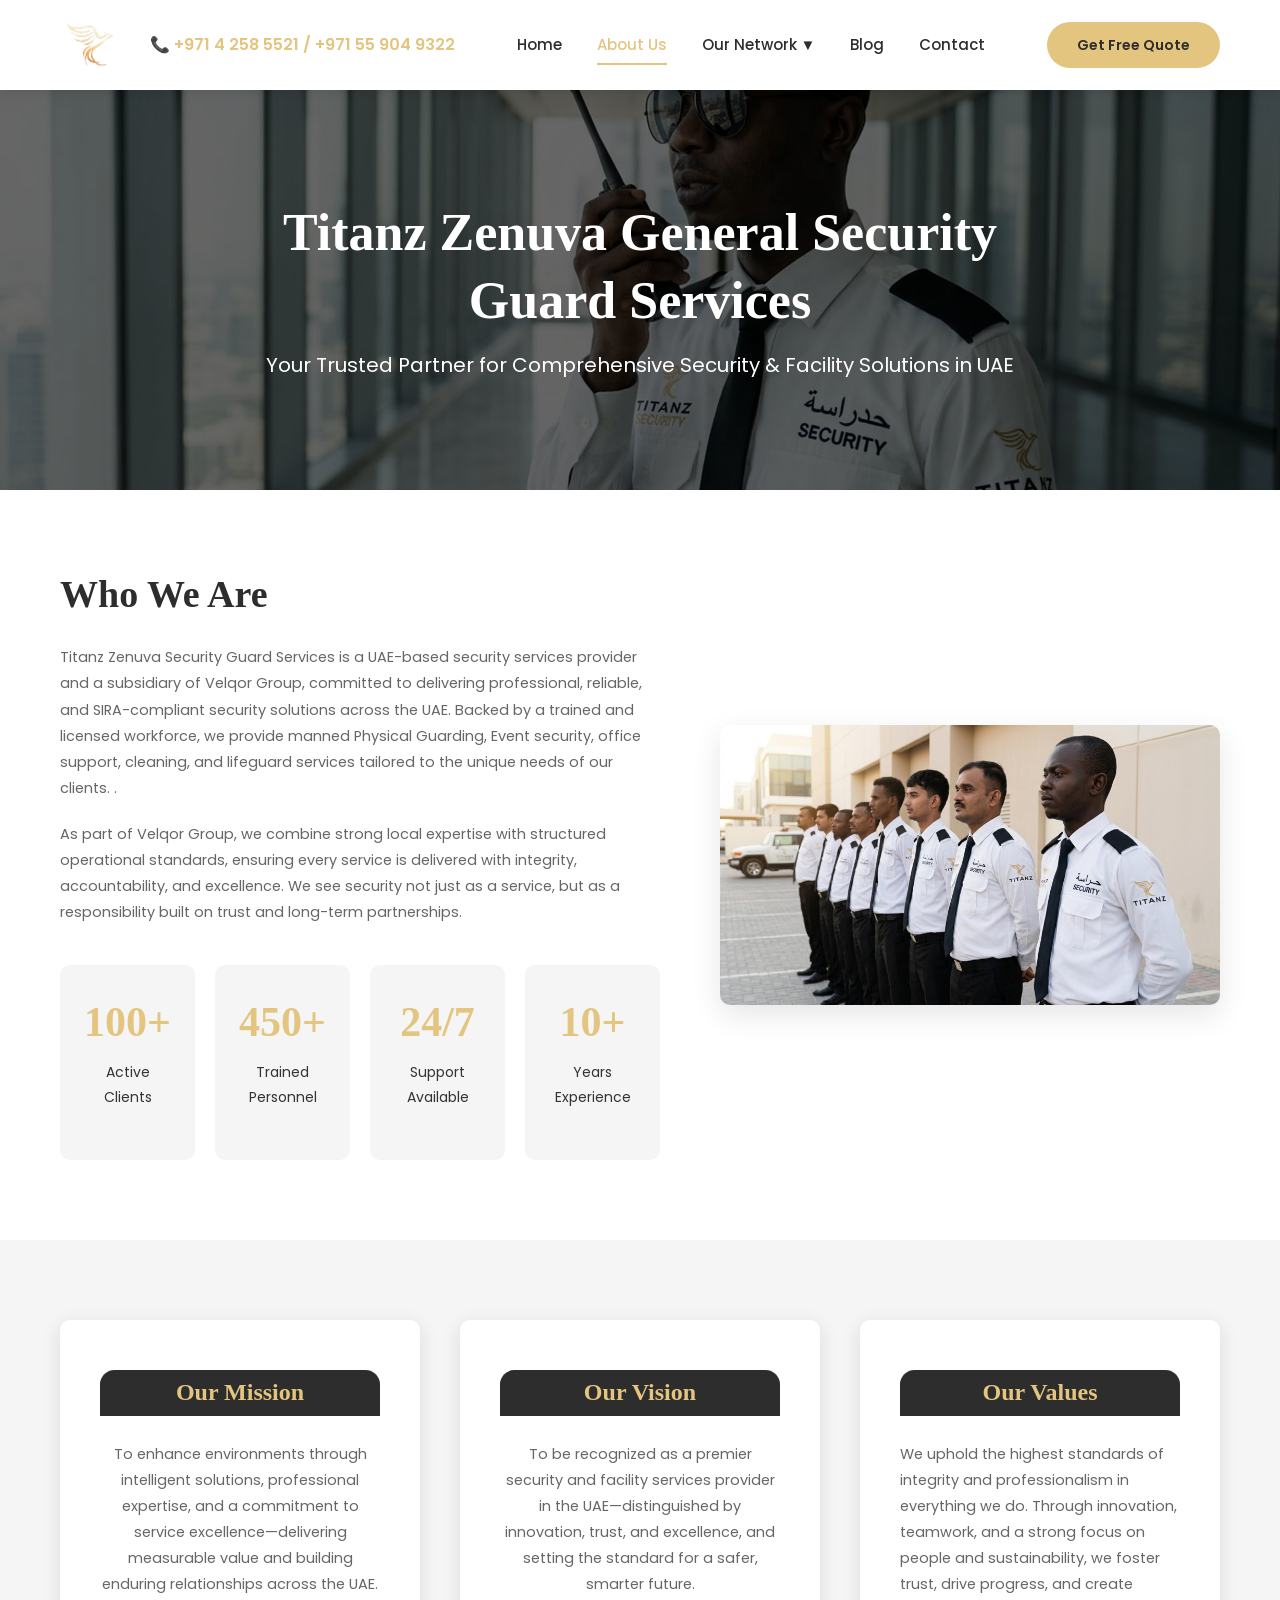
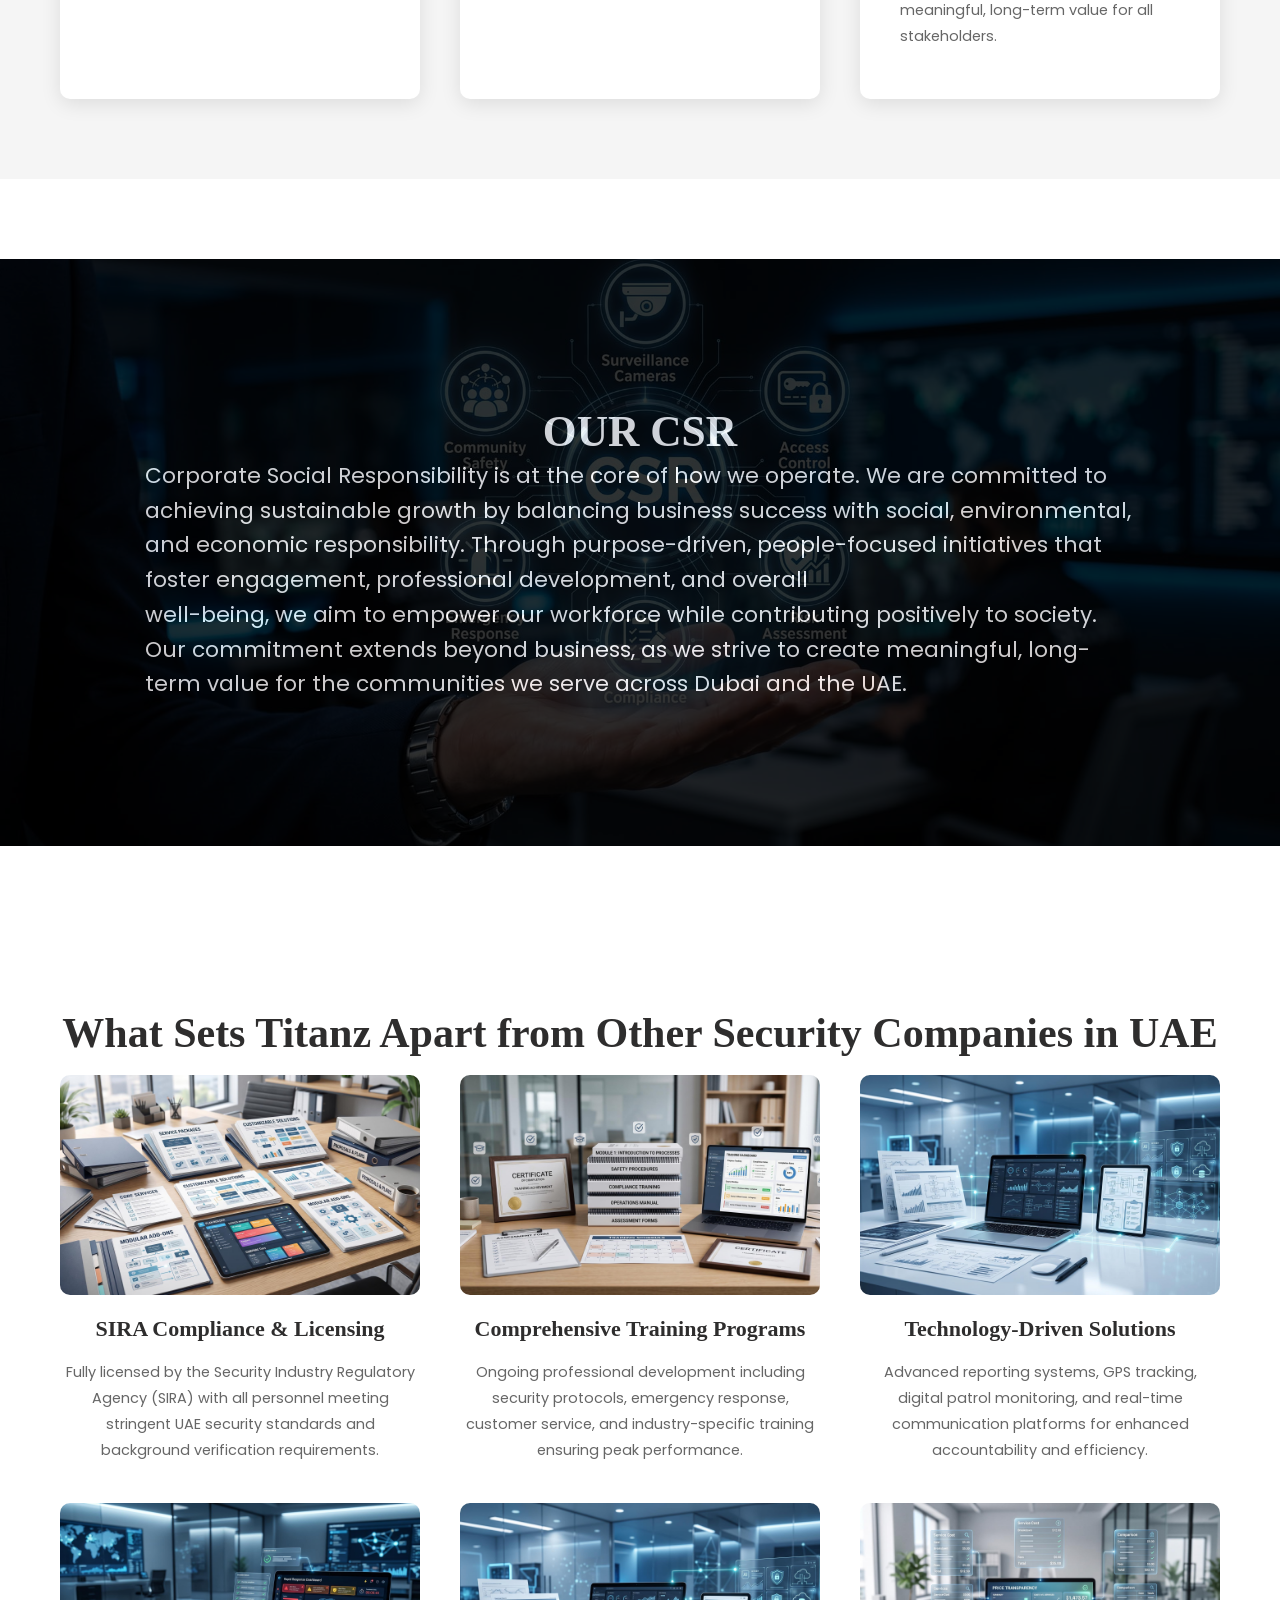
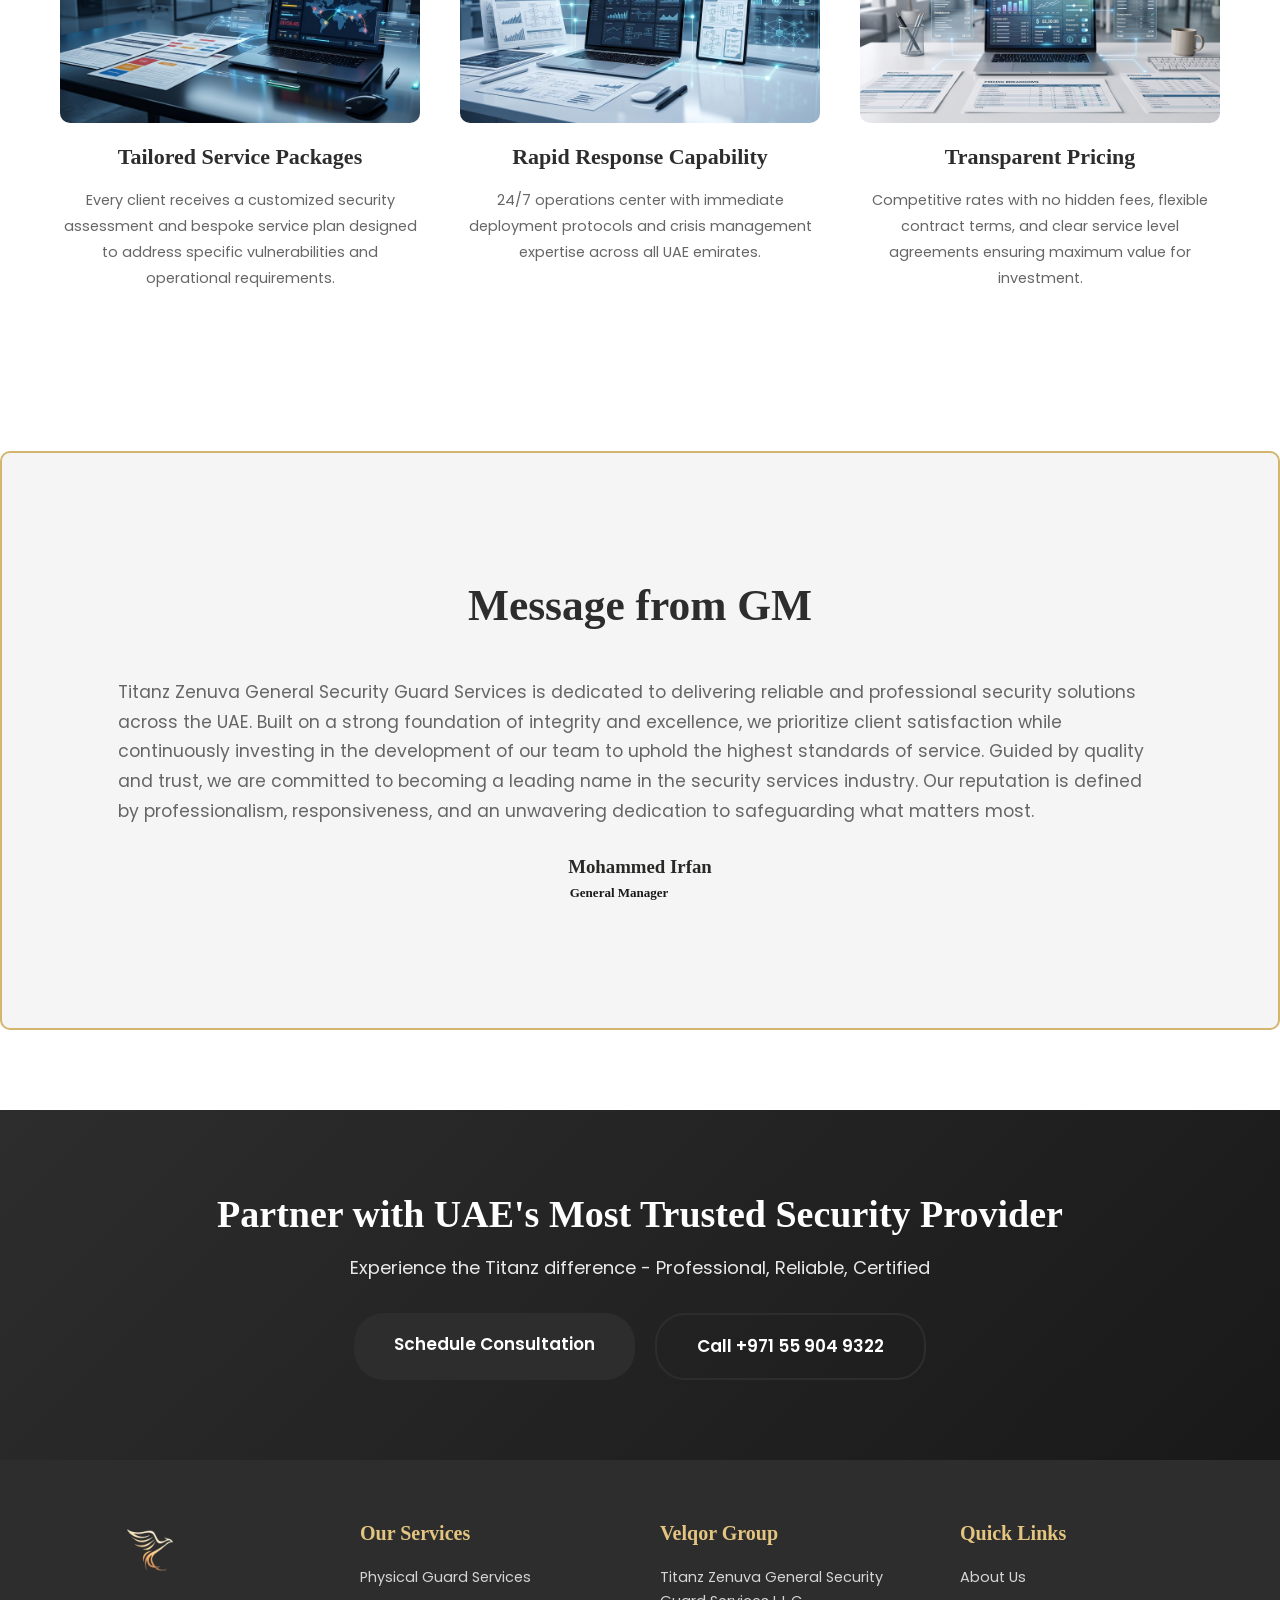
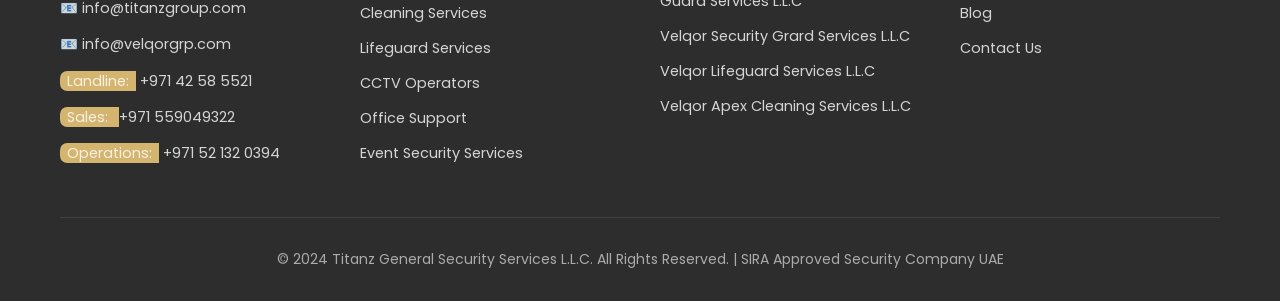
==== commit f77dc518: "Add files via upload" ====
--- a/about-us.html
+++ b/about-us.html
@@ -162,7 +162,7 @@
                 </div>
 
                 <div class="diff-item">
-                    <img src="assets/Images/What-sets-us-apart/JPEG/Training_programs_with_documents…_2K_202607241631 (1).jpg" alt="Security Guard Training UAE">
+                    <img src="/assets/Images/What-sets-us-apart/JPEG/Training_programs_with_documents…_2K_202607241631 (1).jpg" alt="Security Guard Training UAE">
                     <h3>Comprehensive Training Programs</h3>
                     <p>Ongoing professional development including security protocols, emergency response, customer service, and industry-specific training ensuring peak performance.</p>
                 </div>
@@ -207,7 +207,9 @@
                         the security services industry. Our reputation is defined by professionalism, responsiveness, 
                         and an unwavering dedication to safeguarding what matters most.
                     </p>
-                    <h4> Mohammed Irfan <br><span>General Manager</span> </h4>
+                    <div class="gm-name">
+                        <h4> Mohammed Irfan <br><span>General Manager</span> </h4>
+                    </div>
                 </div>
    </section>
 
@@ -311,4 +313,4 @@
 
     <script src="assets/js/scripts.js"></script>
 </body>
-</html>
+</html>
--- a/css-files/about.css
+++ b/css-files/about.css
@@ -185,6 +185,87 @@
 }
 }
 
+@media (max-width: 364px){
+    
+     .header-contact .phone-number{
+    color: black;
+    font-family: 'Poppins', sans-serif;
+    color: var(--primary-gold);
+    font-weight: 500;
+    font-size: 9px; 
+    cursor: pointer; 
+    }
+    .overview-content{
+         width: 45rem;
+        padding: 0 0.5rem;
+    }
+    .overview-content h2{
+        font-size: 25px;
+    }
+
+    .overview-content p{
+        font-size: 1.2rem;
+        flex-shrink: 1;
+                
+    }
+    .stats-row{
+        align-self: center;
+        gap: -1rem;
+        margin-right: 12px;
+    }
+    
+
+    .stat-item{
+        height: 10rem;
+        width: 7rem;
+        gap: 1rem;
+        display: flex;
+        flex-direction: column;
+        align-items: center;
+        justify-content: center;
+    }
+    .overview-content .stats-row .stat-item h3{
+        font-size: 2rem;
+        margin-bottom: -0.5rem;
+    }
+    .overview-content .stats-row .stat-item p{
+        font-size: 0.9rem;
+    }
+
+    .overview-image img{
+        display: none;
+    }
+
+    .team-member{
+        display: flex;
+        flex-direction: column;
+        
+    }
+    .bio{
+        margin-top: -2rem;
+        padding: 0 0.3rem;
+    }
+    .gm-name h4 {
+        margin-left: 13rem;
+        font-size: 0.2rem;
+    }
+
+
+
+    .footer-bottom p{
+        font-size: 10px;
+    }
+
+    .footer-col li a{
+        font-size: 10px;
+    }
+
+    .footer-contact p{
+        font-size: 12px;
+    }
+    
+}
+
 
 /* ========== DIFFERENTIATORS ========== */
 .differentiators {
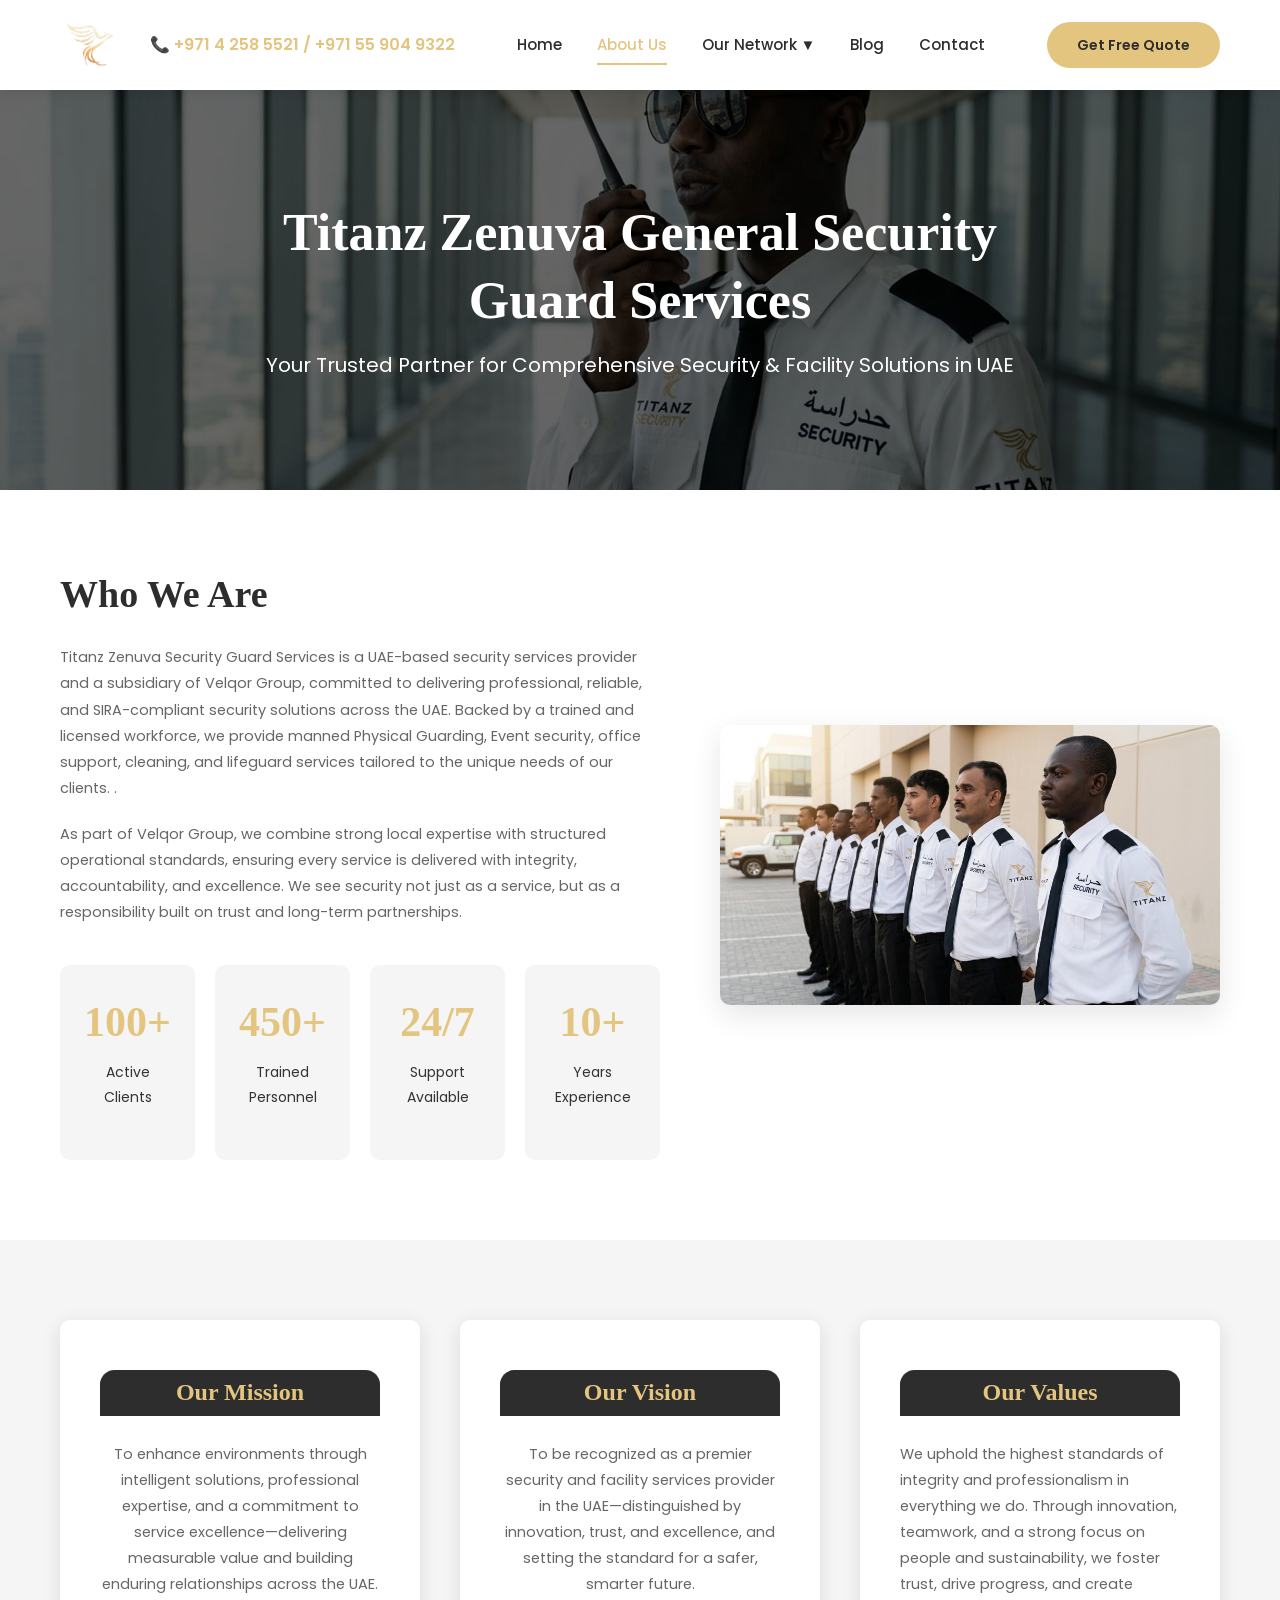
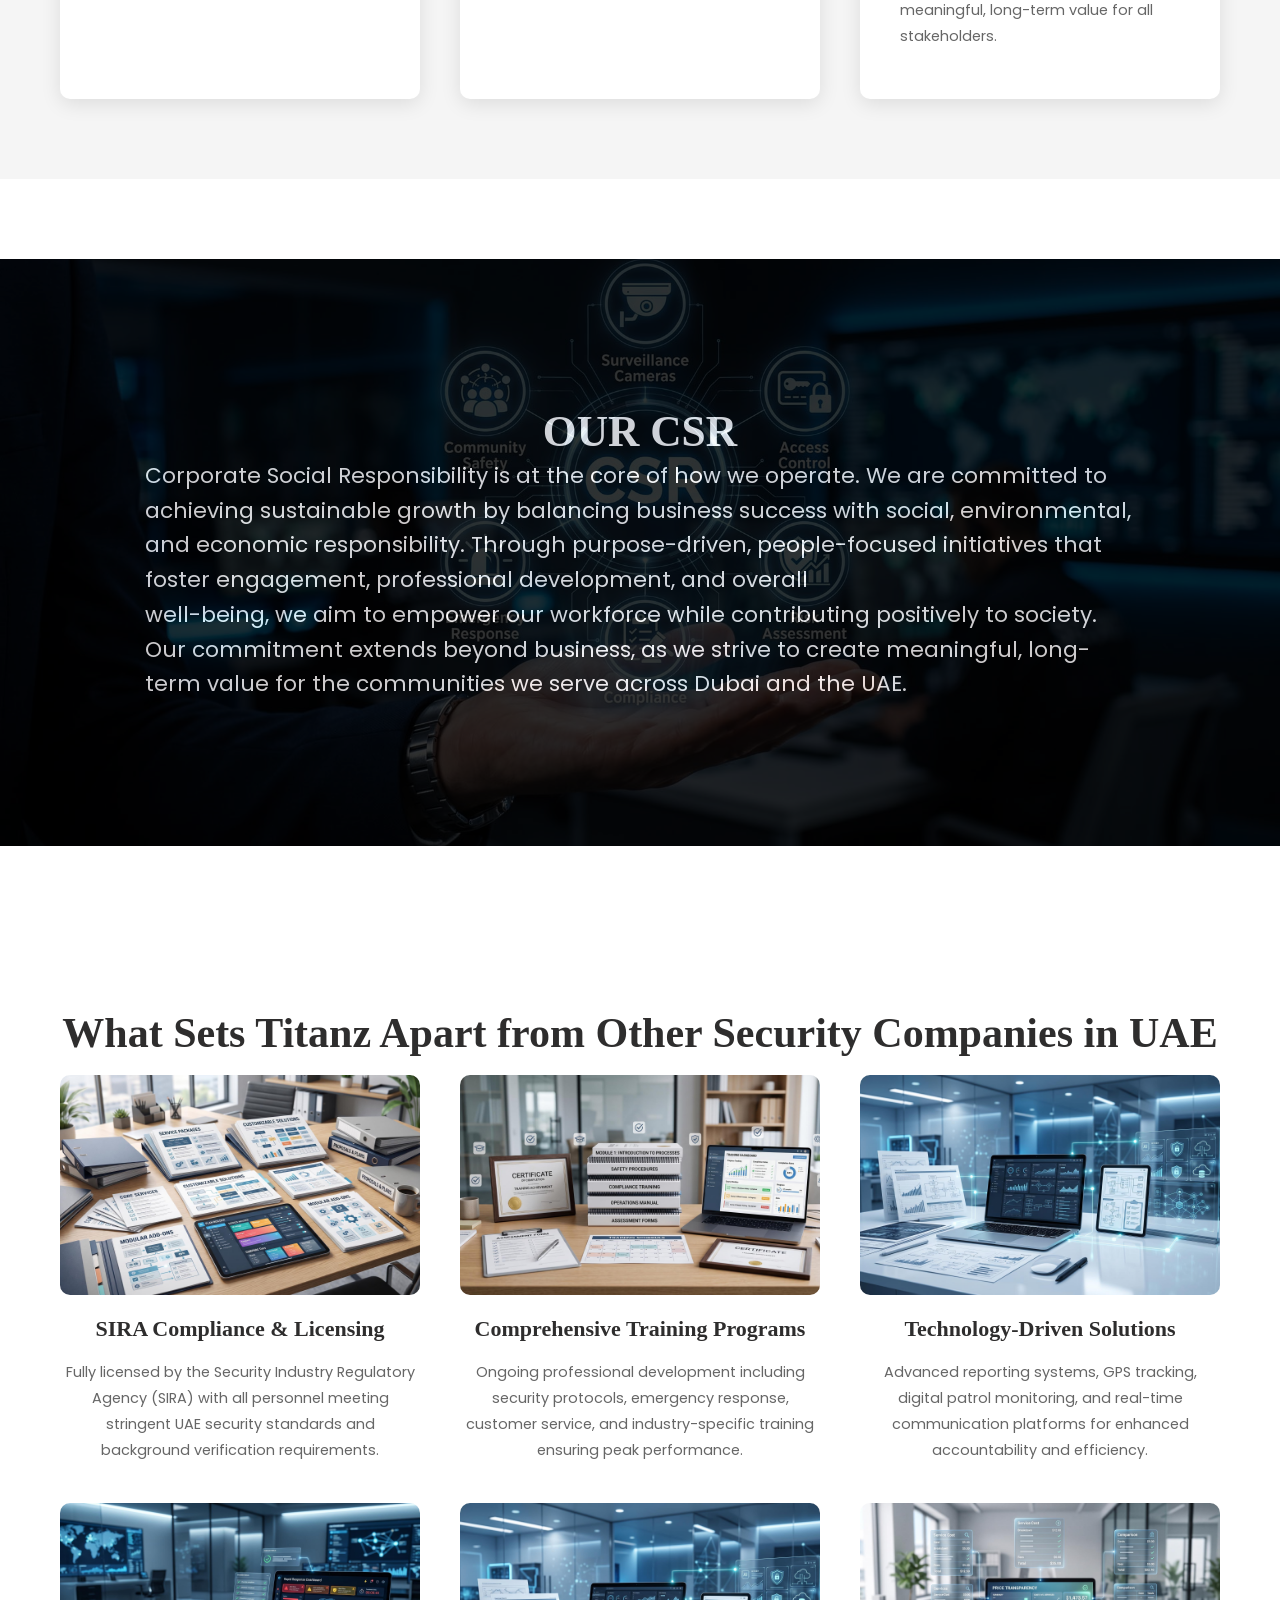
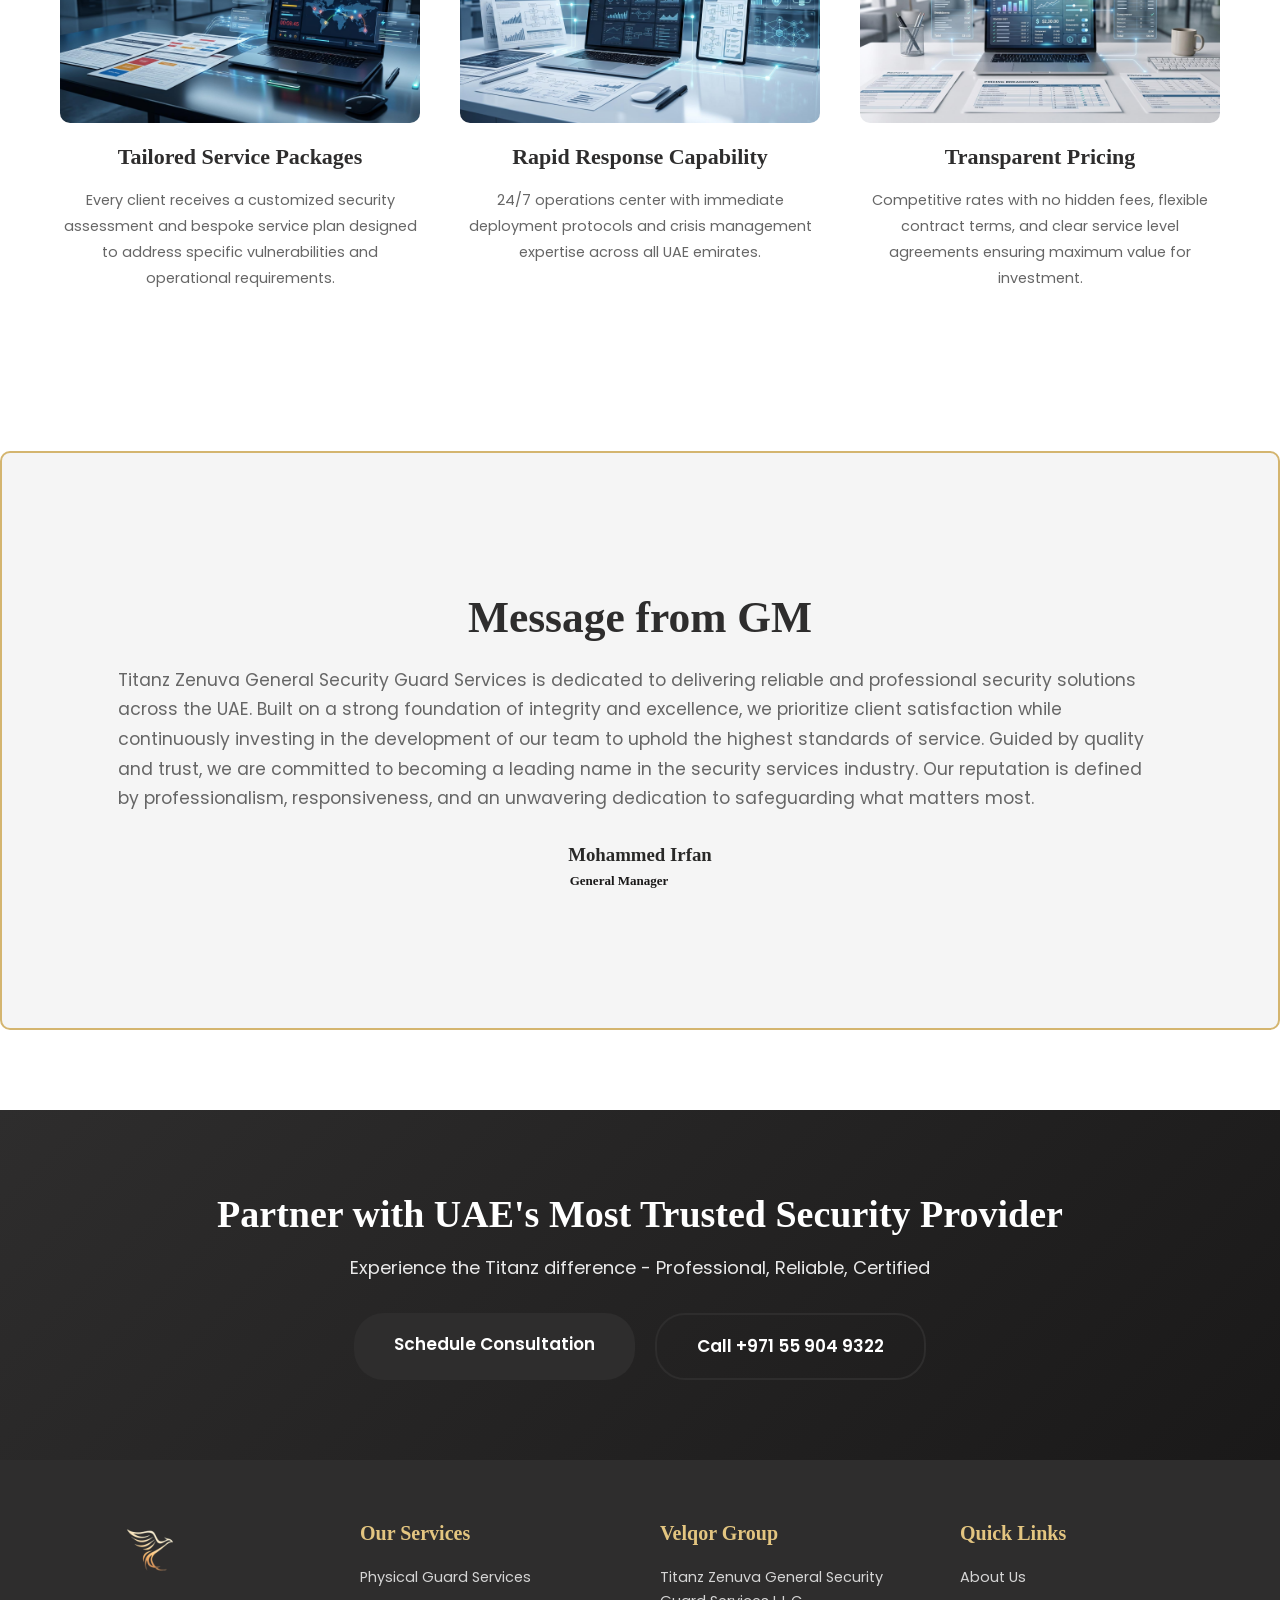
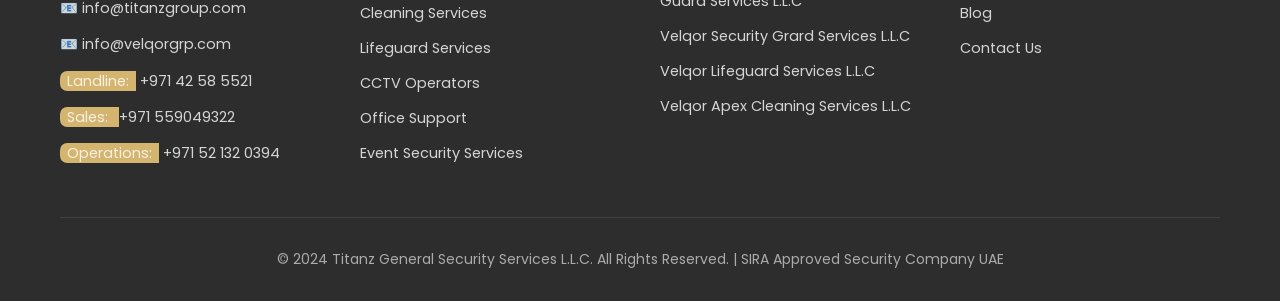
==== commit 61e8b7f0: "Update about-us.html" ====
--- a/about-us.html
+++ b/about-us.html
@@ -197,9 +197,7 @@
    
    <section class="managers-message">
                 <div class="team-member">
-                     <h2 class="section-title-center">Message from GM</h2>
-                    <h3></h3>
-                    <p class="position"></p>
+                     <h2 class="section-title-center">Message from GM</h2>                                       
                     <p class="bio">Titanz Zenuva General Security Guard Services is dedicated to delivering reliable and 
                         professional security solutions across the UAE. Built on a strong foundation of integrity and excellence, 
                         we prioritize client satisfaction while continuously investing in the development of our team to uphold the 
@@ -313,4 +311,4 @@
 
     <script src="assets/js/scripts.js"></script>
 </body>
-</html>+</html>
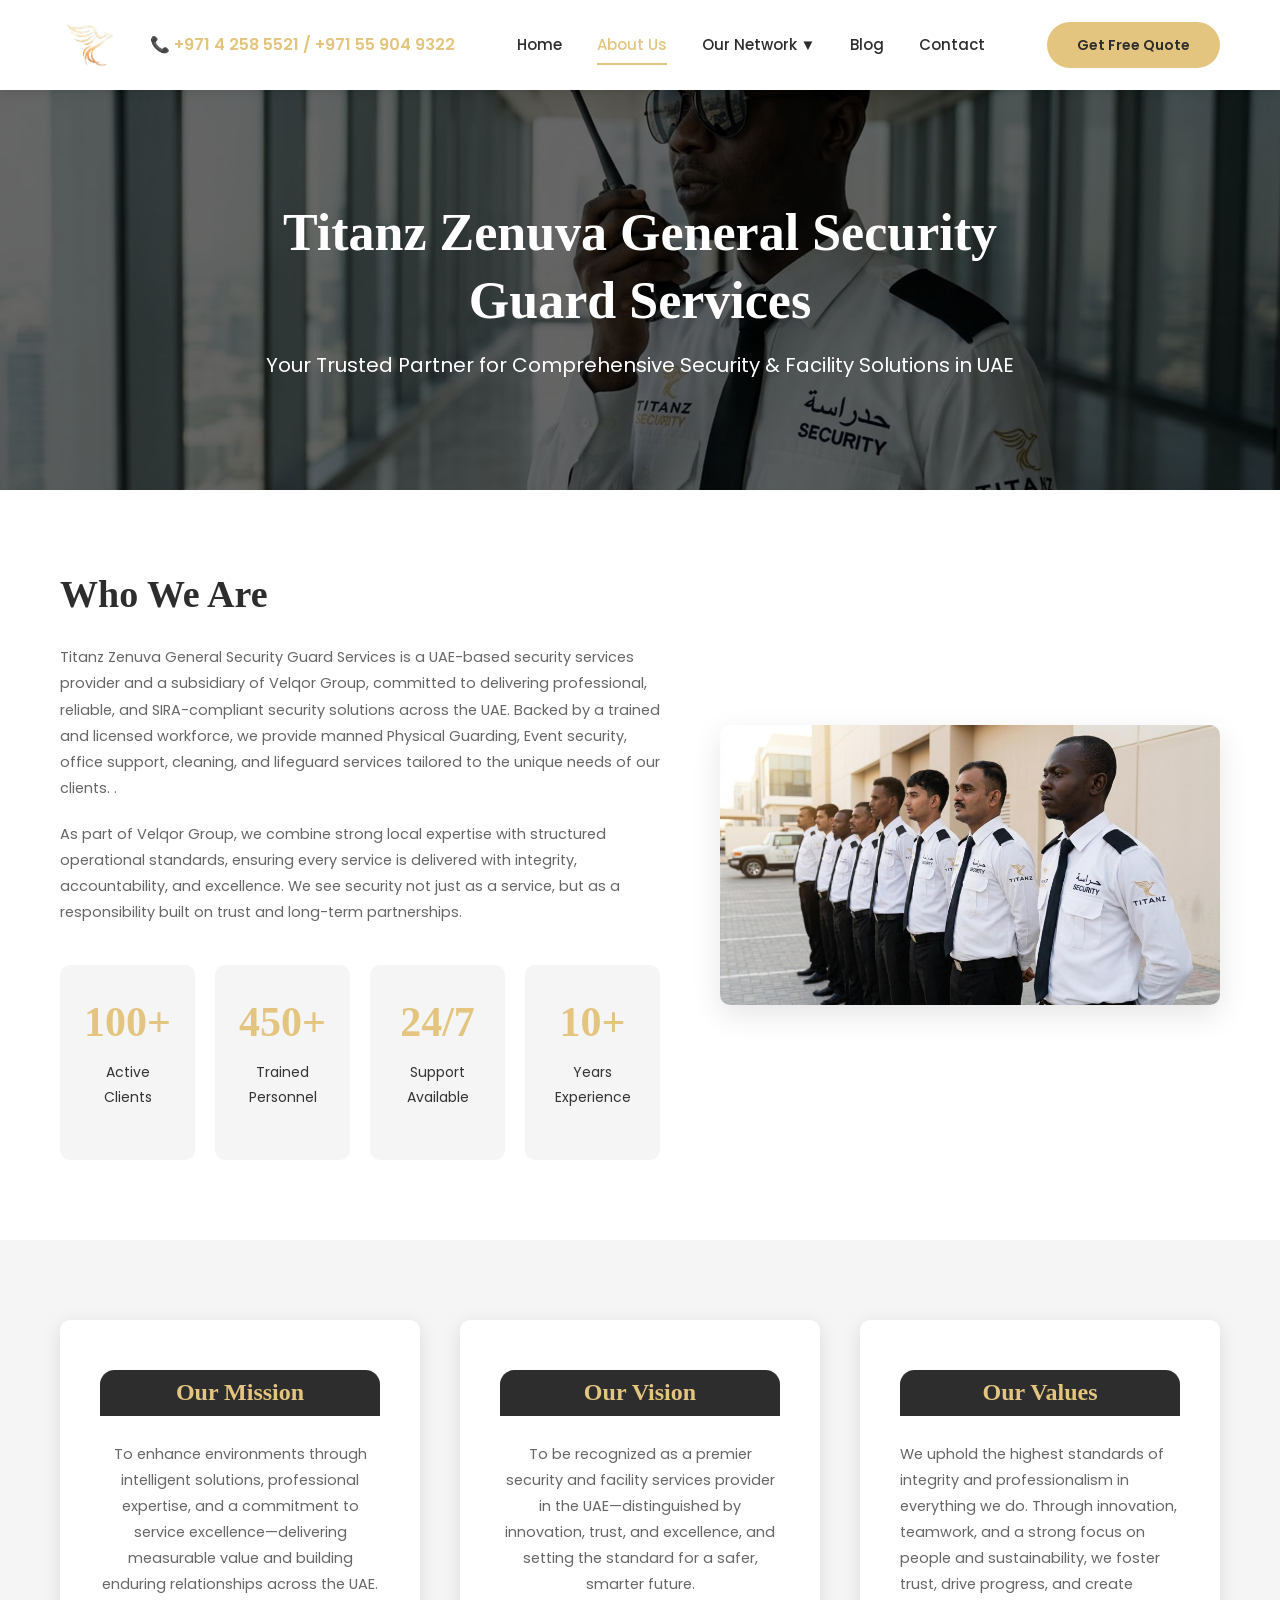
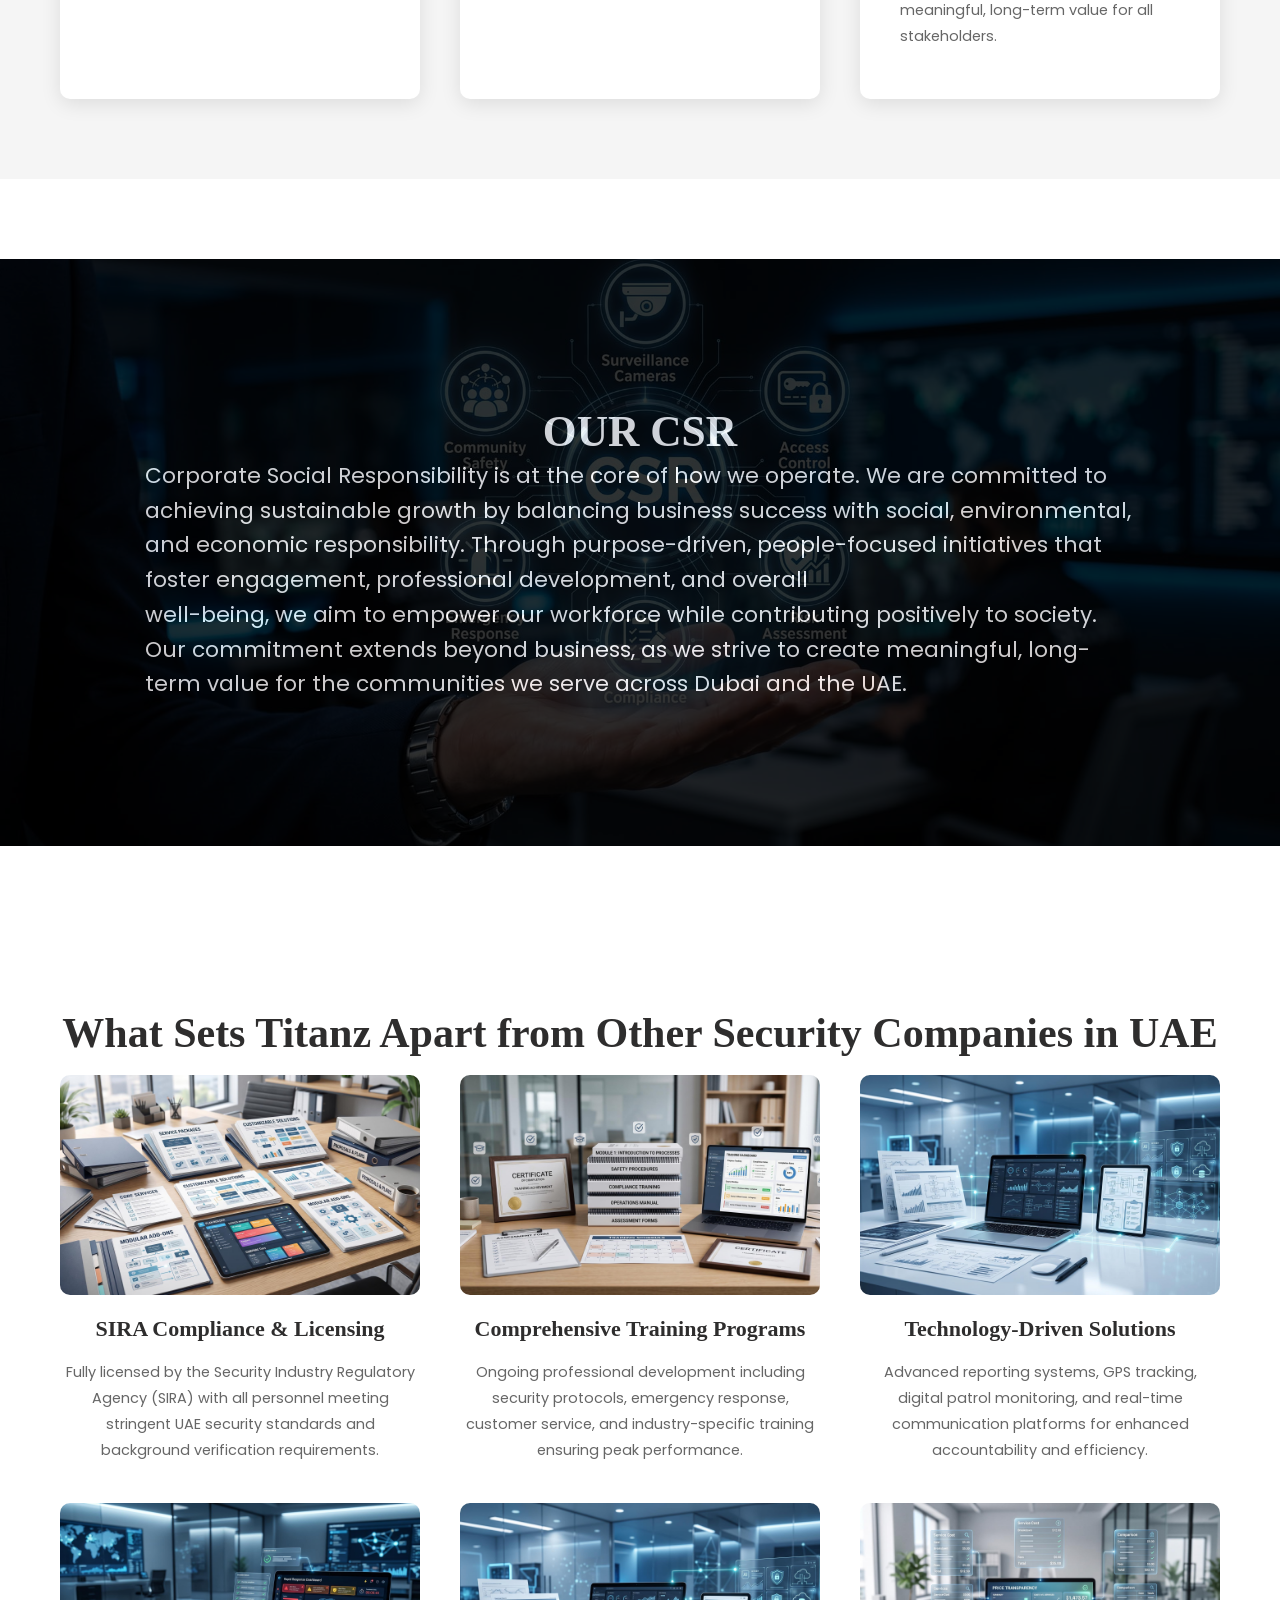
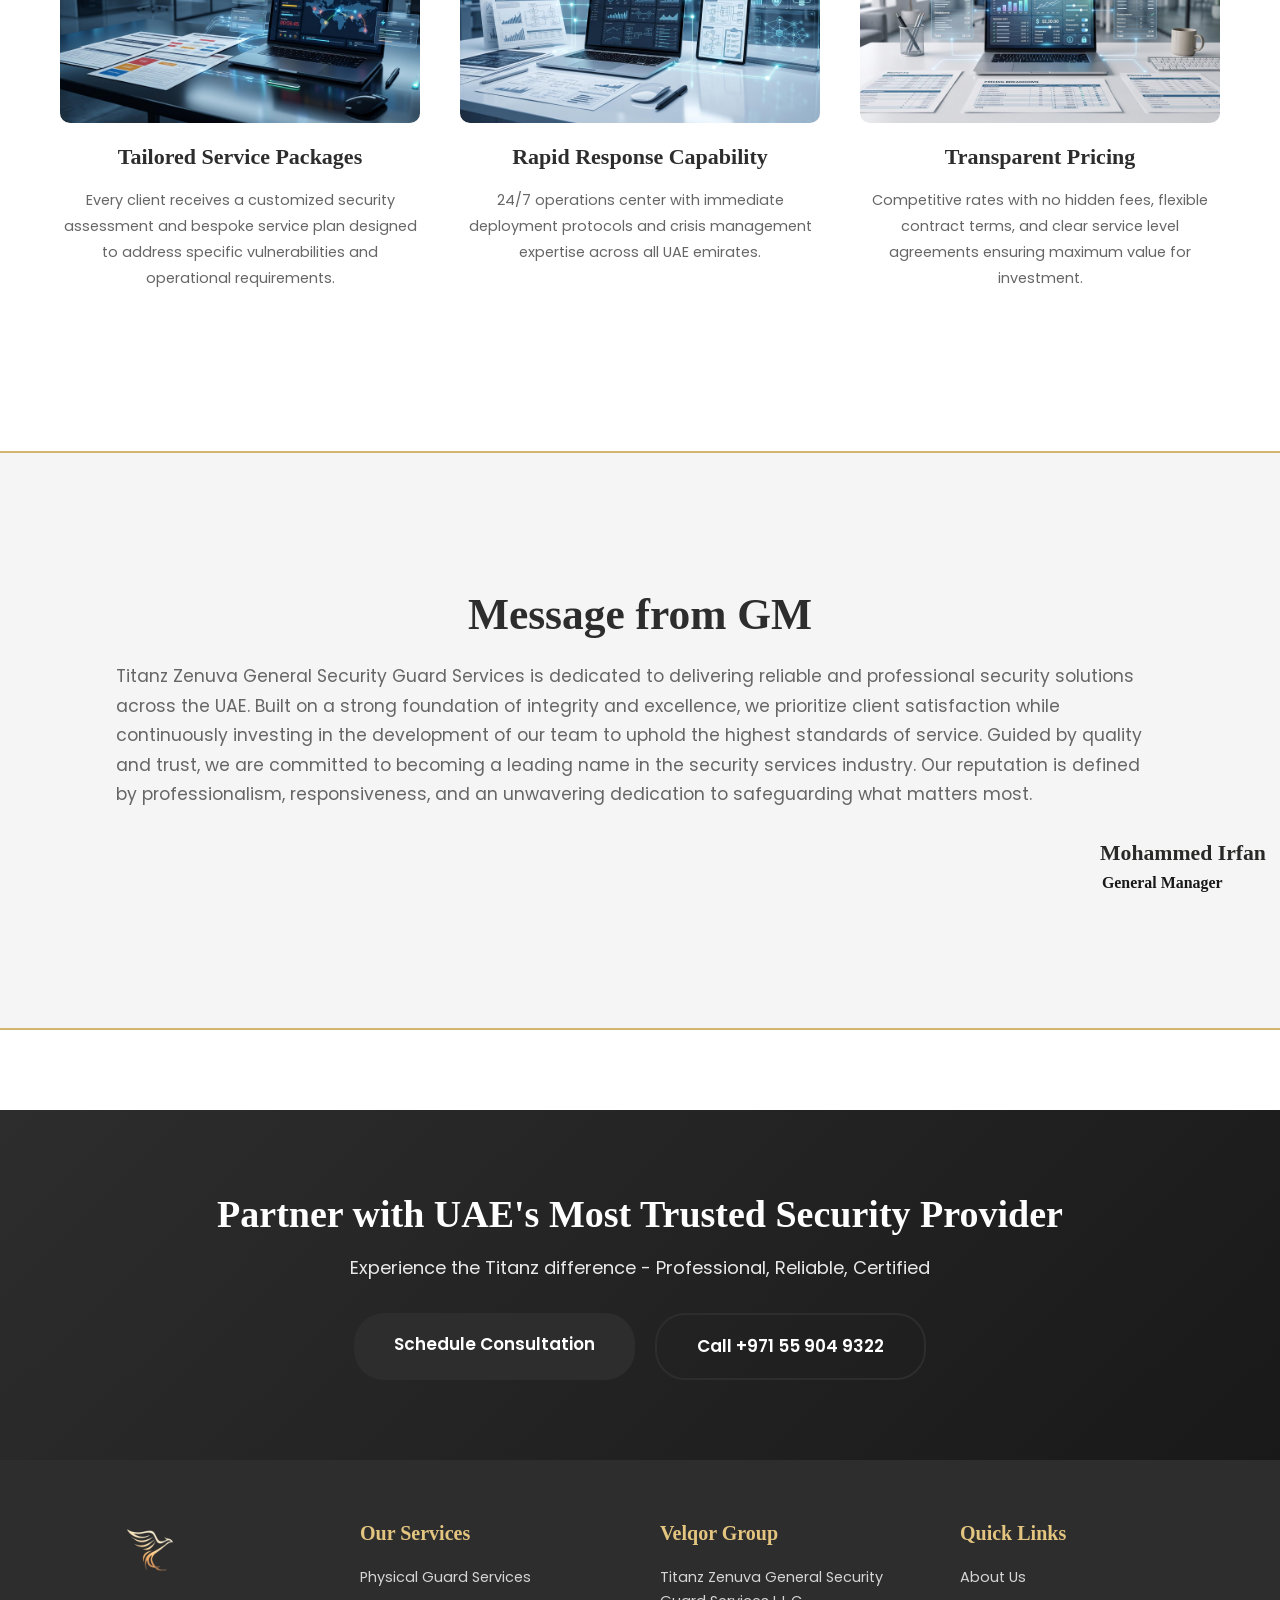
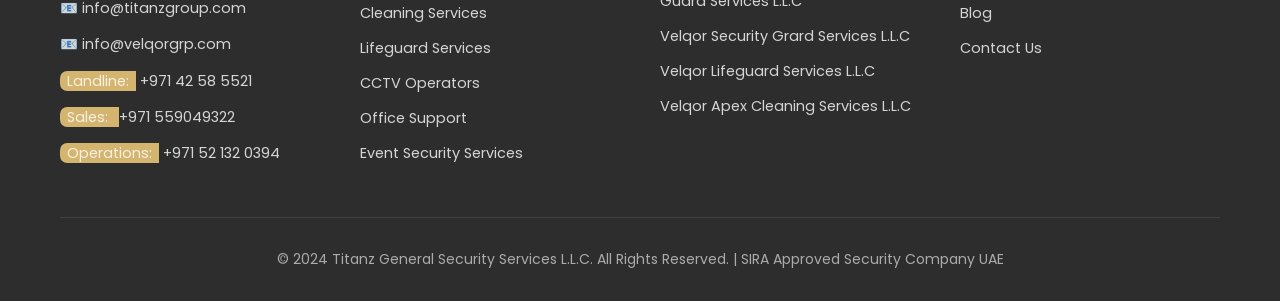
==== commit c5388811: "Add files via upload" ====
--- a/about-us.html
+++ b/about-us.html
@@ -57,7 +57,7 @@
             <div class="overview-grid">
                 <div class="overview-content">
                     <h2>Who We Are</h2>
-                    <p>Titanz Zenuva Security Guard Services is a UAE-based security services provider and a subsidiary of Velqor Group, committed to delivering 
+                    <p>Titanz Zenuva General Security Guard Services is a UAE-based security services provider and a subsidiary of Velqor Group, committed to delivering 
                     professional, reliable, and SIRA-compliant security solutions across the UAE. Backed by a trained and licensed workforce, 
                     we provide manned Physical Guarding, Event security, office support, cleaning, and lifeguard services tailored to the unique 
                     needs of our clients. .</p>
@@ -132,7 +132,7 @@
         </div>
     </section>
 
-<!=======CRS========> 
+<!=======CSR========> 
     <Section class="fade-in">
         <div class="image-bg">
             <div class="content-container">
@@ -311,4 +311,4 @@
 
     <script src="assets/js/scripts.js"></script>
 </body>
-</html>
+</html>
--- a/css-files/about.css
+++ b/css-files/about.css
@@ -137,6 +137,9 @@
     max-width: 85rem;
     margin: 0 auto;
 }
+
+/*======Media Query======*/
+
 @media (max-width:901px){
 
      html{
@@ -185,7 +188,7 @@
 }
 }
 
-@media (max-width: 364px){
+@media (max-width: 360px){
     
      .header-contact .phone-number{
     color: black;
@@ -195,17 +198,43 @@
     font-size: 9px; 
     cursor: pointer; 
     }
+
+    /*===== CSR ====*/
+
+    .content-container{
+   padding: 1rem 5rem;
+}
+
+.content-container h1{
+   color: #f9dd9b;
+   margin-bottom: 1rem;
+    
+}
+
+.content-container p{
+   font-size: 1.5rem;
+    
+}
+
+   
+
+
+    /*===== Manager Message ====*/
+
     .overview-content{
          width: 45rem;
         padding: 0 0.5rem;
+        gap: 0.52rem;
+
     }
     .overview-content h2{
-        font-size: 25px;
+        font-size: 2.5rem;
     }
 
     .overview-content p{
-        font-size: 1.2rem;
-        flex-shrink: 1;
+        font-size: 1.8rem;
+        max-width: 40rem;
+        
                 
     }
     .stats-row{
@@ -224,6 +253,13 @@
         align-items: center;
         justify-content: center;
     }
+
+     /*===== Overview Grid ====*/
+    .overview-grid{
+        display: grid;
+        gap: 1rem;
+        grid-template-columns: 1fr;
+    }
     .overview-content .stats-row .stat-item h3{
         font-size: 2rem;
         margin-bottom: -0.5rem;
@@ -245,11 +281,21 @@
         margin-top: -2rem;
         padding: 0 0.3rem;
     }
+    .gm-name{
+        margin-left: -75rem;
+    }
+
     .gm-name h4 {
         margin-left: 13rem;
         font-size: 0.2rem;
     }
 
+    .gm-name h4 span{
+        
+        color: #d4b56f;
+    }
+
+    
 
 
     .footer-bottom p{
@@ -402,7 +448,7 @@
     color: var(--text-light);
 }
 
-/* ========== LEADERSHIP TEAM ========== */
+/* ========== Message From GM ========== */
 .leadership-team {
     background-color: var(--white);
 }
@@ -413,12 +459,7 @@
     gap: 40px;
 }
 
-.team-member {
-    text-align: center;
-    background-color: var(--light-gray);
-    padding: 40px 30px;
-    border-radius: 10px;
-}
+
 
 .team-member img {
     width: 150px;
@@ -429,22 +470,58 @@
     border: 5px solid var(--primary-gold);
 }
 
-.team-member h3 {
-    font-size: 22px;
-    margin-bottom: 10px;
-}
-
-.position {
-    color: var(--primary-gold);
-    font-weight: 600;
-    margin-bottom: 15px;
-    display: block;
+.team-member {
+    display: flex;
+    flex-direction: column;
+    align-items:center;
+    justify-content: center;
+    background-color: var(--light-gray);
+    
+    flex-wrap: wrap;
+    padding: 0 8rem;
+    width: 100%;
+    height: 40rem;
+    border-top: 2px solid #d4b56f;
+    border-bottom: 2px solid #d4b56f;
+}
+
+.team-member h2{
+    font-size: 3rem;
+    margin-bottom: 20px;
+    flex-shrink: 1;
+}
+
+.team-member h4{
+    margin-top: 2rem;
+    font-size: 1.3rem;
+    color: #292928;
+    text-align: right;
+    align-self: self-end;
+}
+
+.team-member h4 span{
+    color: #1a1919;
+    font-size:0.9rem;
+    margin-top: 1rem;
+    margin-right: 3rem;
 }
 
 .bio {
     color: var(--text-light);
     line-height: 1.7;
-    font-size: 14px;
+    font-size: 1.2rem;
+    text-align: left;
+    flex-shrink: 1;
+}
+
+.gm-name{
+    margin-right: -75rem;
+}
+.gm-name h4{
+    font-size: 1.5rem;
+}
+.gm-name h4 span{
+    font-size: 1.1rem;
 }
 
 /* ========== ABOUT CTA ========== */
@@ -532,6 +609,8 @@
     color: var(--text-light);
     line-height: 1.8;
 }
+
+
 
 /* ========== CONTACT INFO SECTION ========== */
 .contact-info-section {
@@ -777,6 +856,8 @@
     box-shadow: 0 10px 30px rgba(0,0,0,0.1);
 }
 
+
+
 /* ========== MISSION VISION ========== */
 .mission-vision {
     background-color: var(--light-gray);
@@ -900,83 +981,13 @@
     font-size: 14px;
     color: var(--text-light);
 }
-/*======== Managers Message========*/
-
-
-
-/* ========== LEADERSHIP TEAM ========== */
-
-
-.leadership-team {
-    background-color: var(--white);
-    width: 100vw;
-    align-self: center;
-    max-width: 100%;
-    
-}
-
-.team-grid {
-    display: flex;
-    
-}
-
-.team-member {
-    display: flex;
-    flex-direction: column;
-    align-items:center;
-    justify-content: center;
-    background-color: var(--light-gray);
-    margin: 0 auto;
-    flex-wrap: wrap;
-    padding: 0 8rem;
-    width: 100%;
-    height: 40rem;
-    border: 2px solid #d4b56f;
-}
-
-
-
-.team-member h3 {
-    font-size: 20rem;
-    margin-bottom: 10px;
-    flex-shrink: 1;
-}
-
-.team-member h2{
-    font-size: 3rem;
-    margin-bottom: 20px;
-    flex-shrink: 1;
-}
-
-.team-member h4{
-    margin-top: 2rem;
-    font-size: 1.3rem;
-    color: #292928;
-    text-align: right;
-    align-self: self-end;
-}
-
-.team-member h4 span{
-    color: #1a1919;
-    font-size:0.9rem;
-    margin-top: 1rem;
-    margin-right: 3rem;
-}
-
-.position {
-    color: var(--primary-gold);
-    font-weight: 600;
-    margin-bottom: 15px;
-    display: block;
-}
-
-.bio {
-    color: var(--text-light);
-    line-height: 1.7;
-    font-size: 1.2rem;
-    text-align: left;
-    flex-shrink: 1;
-}
+
+
+
+ 
+
+
+
 
 /* ========== ABOUT CTA ========== */
 .about-cta {
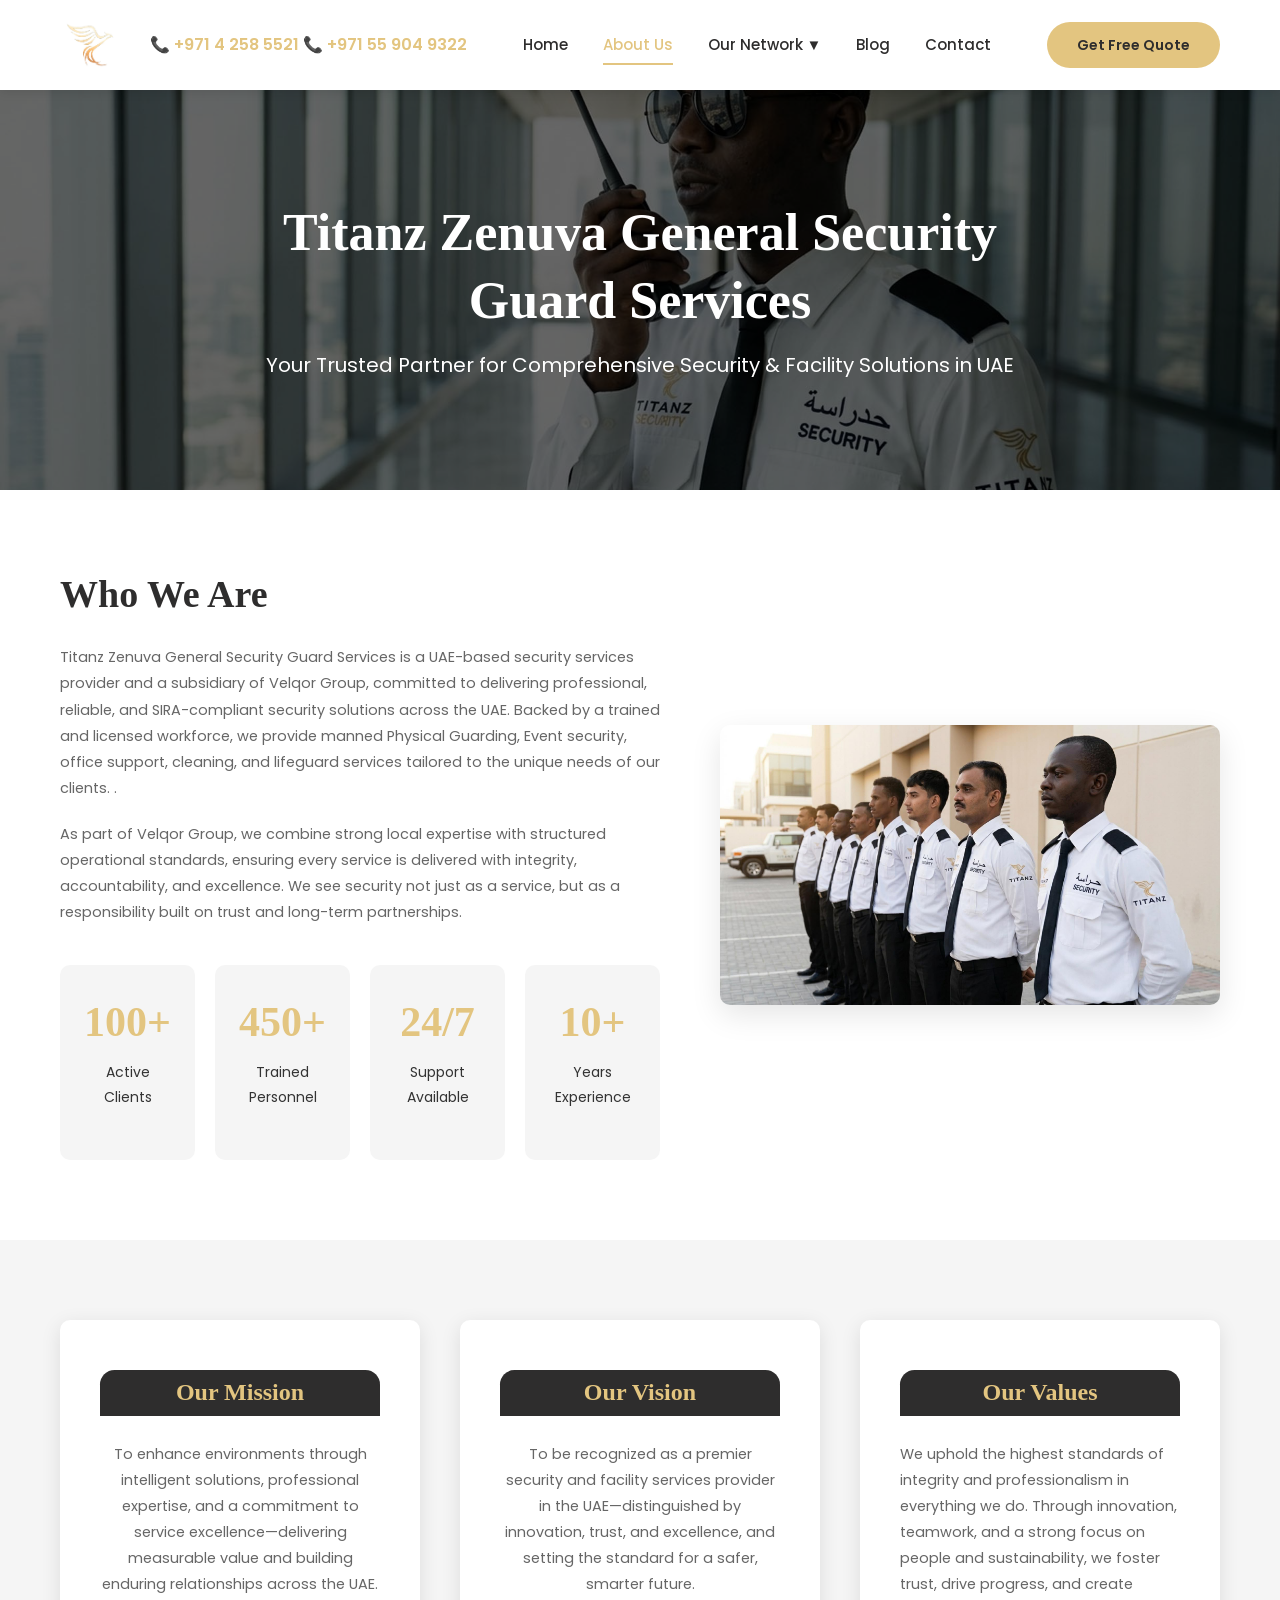
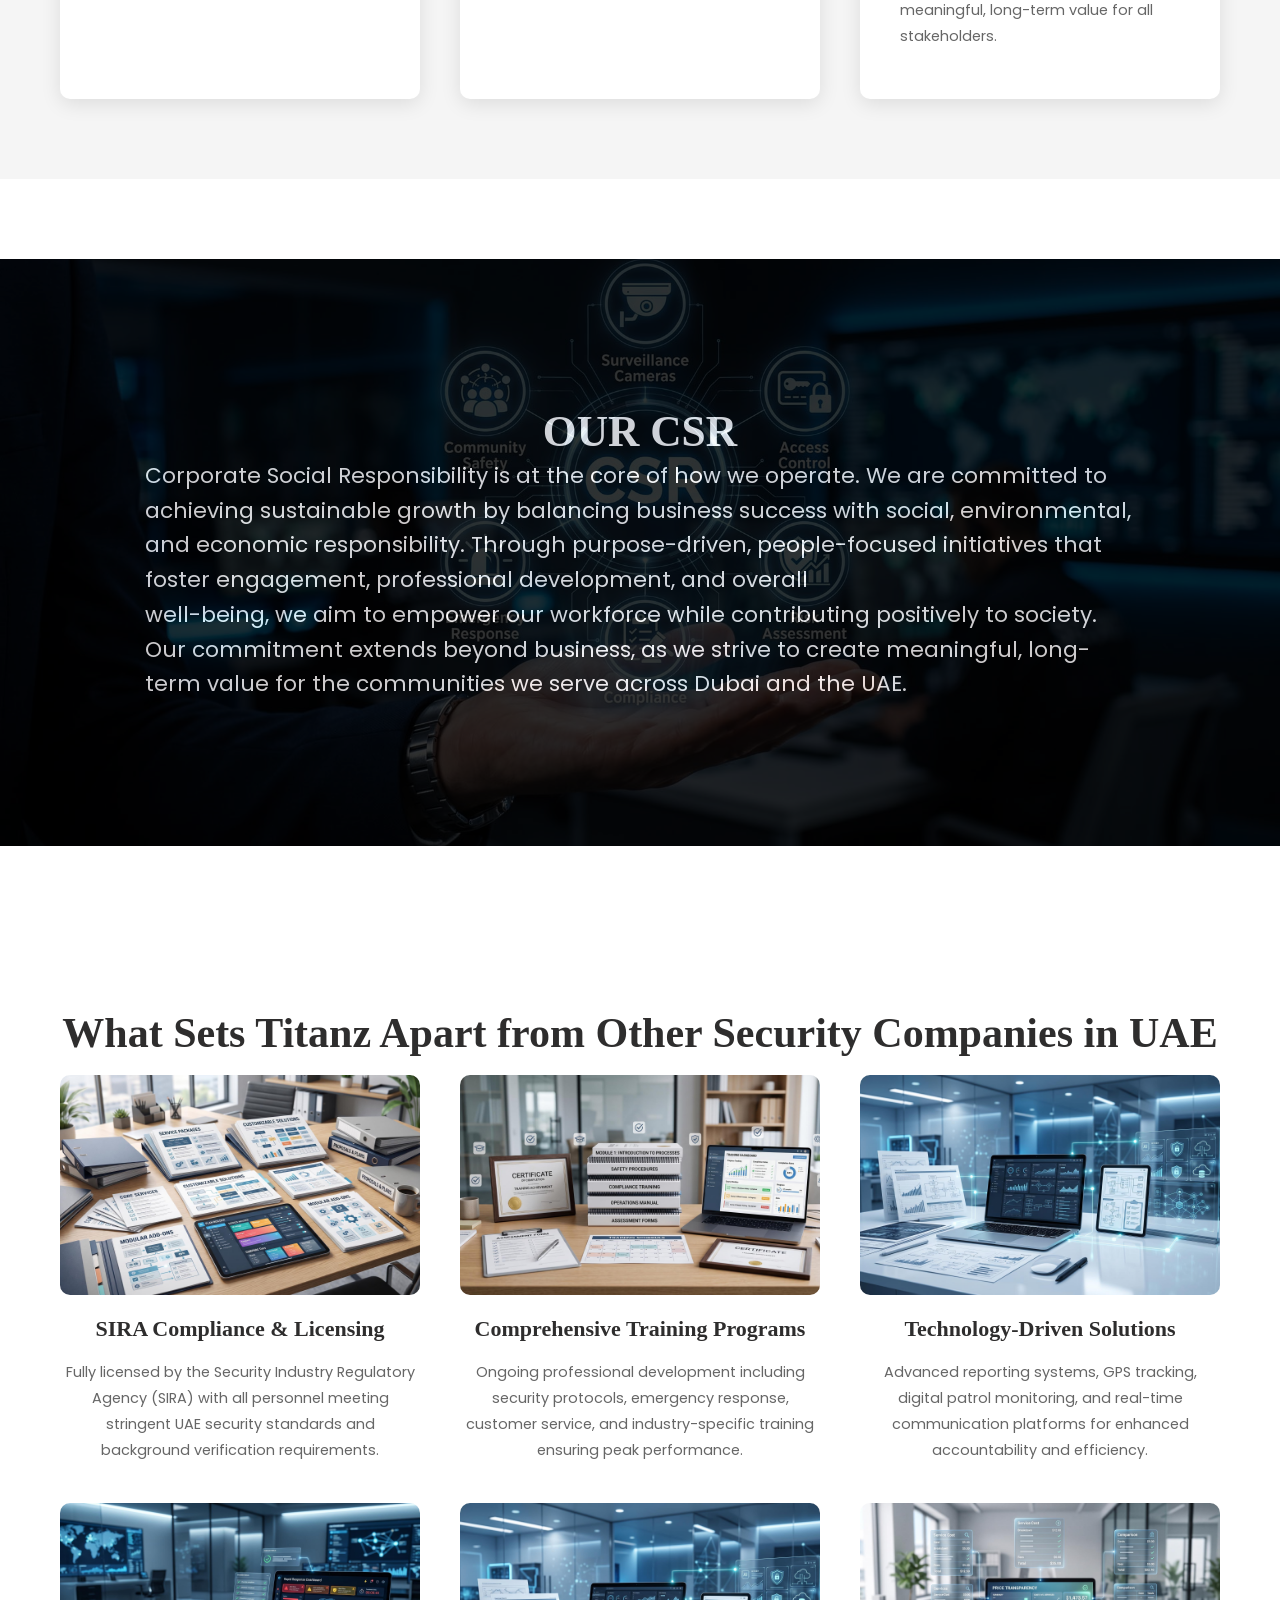
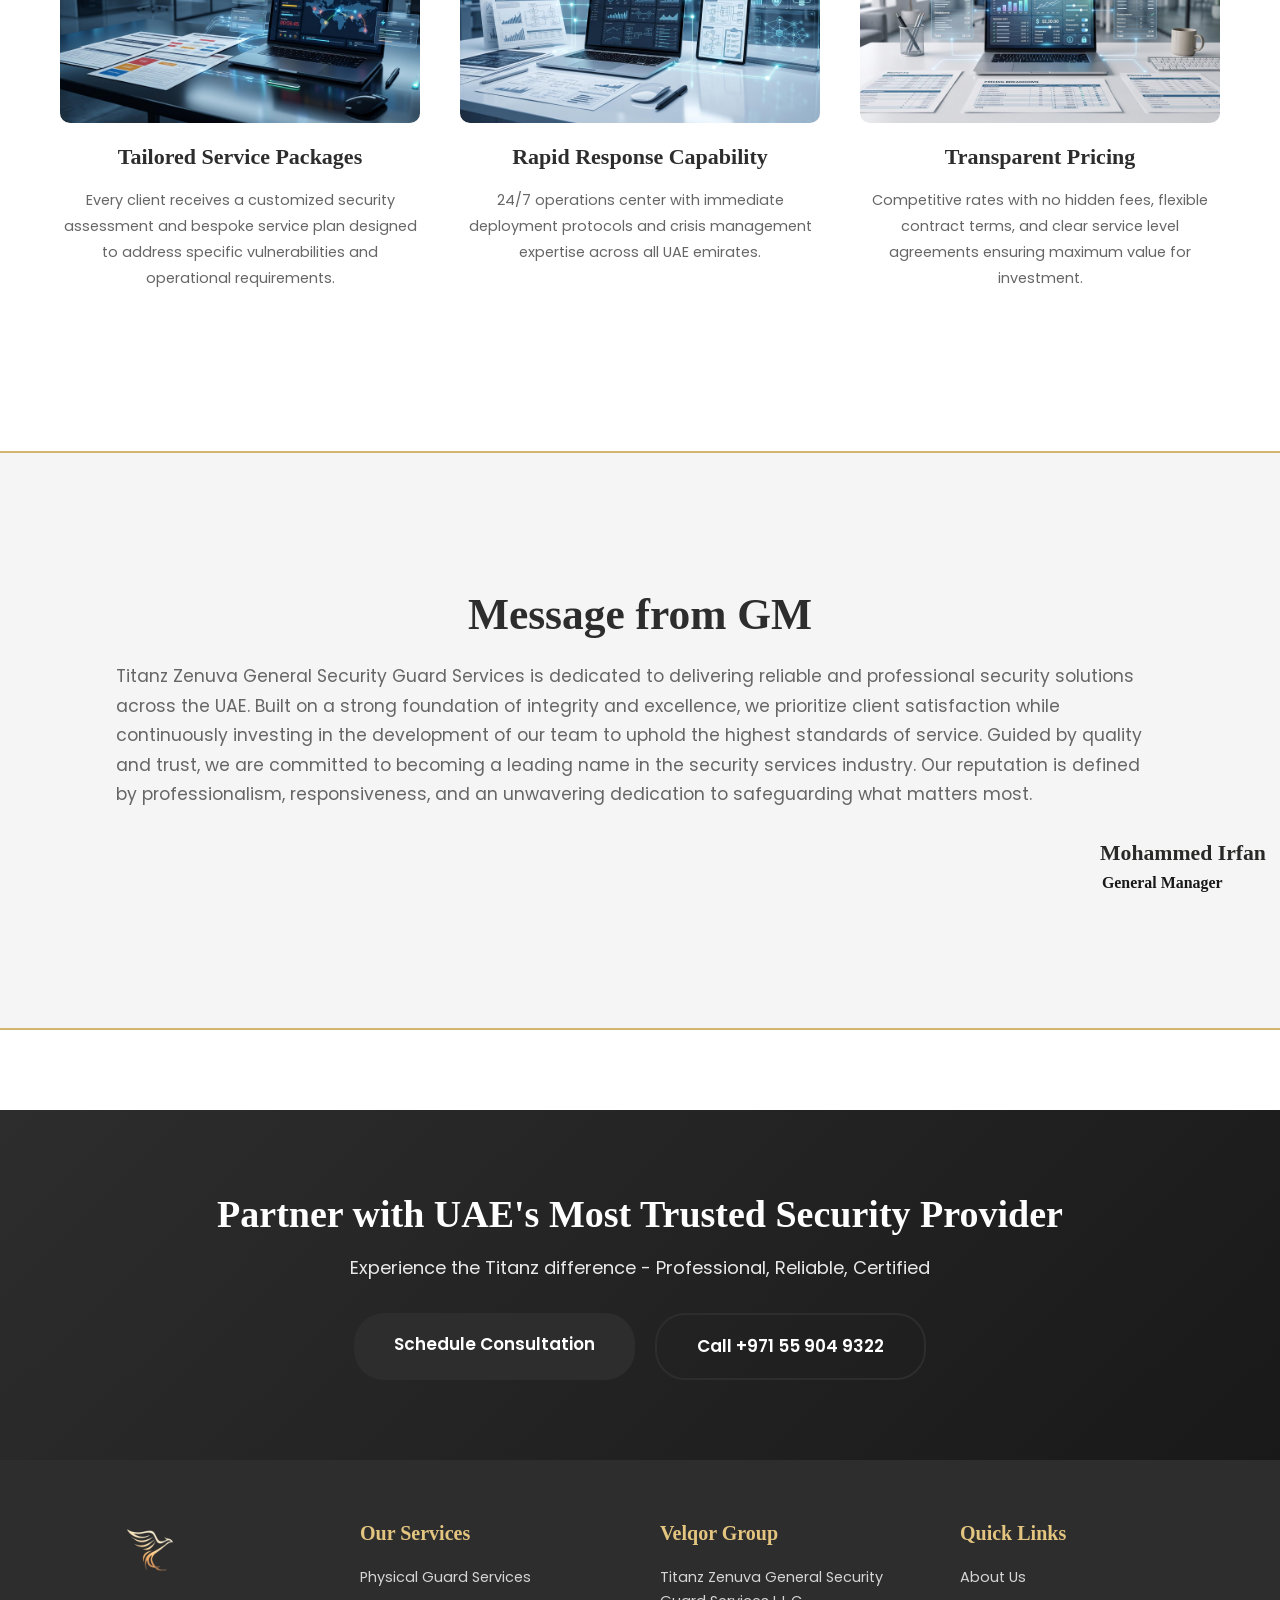
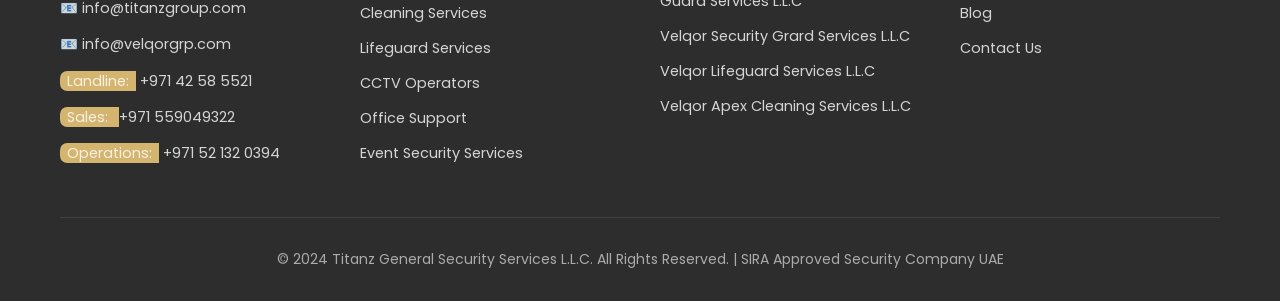
==== commit 86ec382b: "Add files via upload" ====
--- a/about-us.html
+++ b/about-us.html
@@ -17,8 +17,8 @@
             <div class="logo-contact">
                  <img src="assets/Images/JPEG/Logo_Png_Expand.jpg" alt="" class="company-logo">
                 <div class="header-contact">
-                    <a href="tel:+97142585521" class="phone-number">📞 +971 4 258 5521</a>
-                    <a href="tel:+97142585521" class="phone-number"> / +971 55 904 9322 </a>
+                    <a href="tel:+97142585521" class="phone-number"><span>📞</span> +971 4 258 5521</a>
+                    <a href="tel:+97142585521" class="phone-number"><span>📞</span> +971 55 904 9322 </a>
                 </div>
             </div>
             <nav class="main-nav">
@@ -211,30 +211,7 @@
                 </div>
    </section>
 
-    <!-- Leadership Team  
-    <section class="leadership-team fade-in">
-        <div class="container">
-           
-            <p class="section-subtitle-center"></p>
-
-            <div class="team-grid">
-                
-
-              
-                <div class="team-member">
-                    <img src="assets/Images/passport images/Image 1new.jpg" alt="">
-                    <h3></h3>
-                    <p class="position">Cleaning Supervisor</p>
-                    <p class="bio">Expert in facility management with extensive background in service delivery optimization.</p>
-                </div>
-
-                <div class="team-member">
-                    <img src="assets/Images/passport images/image 3new.jpg" alt="">
-                    <h3></h3>
-                    <p class="position">Security Supervisor</p>
-                    <p class="bio">Specialized in risk assessment and crisis management.</p>
-                </div>
-                -----> 
+    
             </div>
         </div>
     </section>
--- a/styles.css
+++ b/styles.css
@@ -415,7 +415,7 @@
 }
 
 .slide.active .slide-content::before {
-    animation: borderGrow 0.8s ease-out 0.5s forwards;
+    animation: borderGrow 0.8s ease-out 0.2s forwards;
 }
 
 @keyframes borderGrow {
@@ -804,7 +804,7 @@
     }
 
     .phone-number {
-        font-size: 12px; /* Still readable */
+        font-size: 10px; /* Still readable */
     }
 
     .slide-content {
--- a/css-files/about.css
+++ b/css-files/about.css
@@ -189,14 +189,24 @@
 }
 
 @media (max-width: 360px){
-    
-     .header-contact .phone-number{
-    color: black;
+
+    .header-contact {
+        display: flex;
+        flex-direction: column;
+        margin-left: 1rem;
+    }
+    .header-contact a.phone-number{
+    color: rgb(91, 90, 90);
     font-family: 'Poppins', sans-serif;
-    color: var(--primary-gold);
-    font-weight: 500;
-    font-size: 9px; 
+    letter-spacing: 1.5px;
+    font-weight: 600;
+    font-size: 1.4rem; 
     cursor: pointer; 
+    }
+
+    .header-contact a span{
+        display: none;
+        
     }
 
     /*===== CSR ====*/
@@ -214,6 +224,10 @@
 .content-container p{
    font-size: 1.5rem;
     
+}
+
+.company-overview{
+    overflow: hidden;
 }
 
    
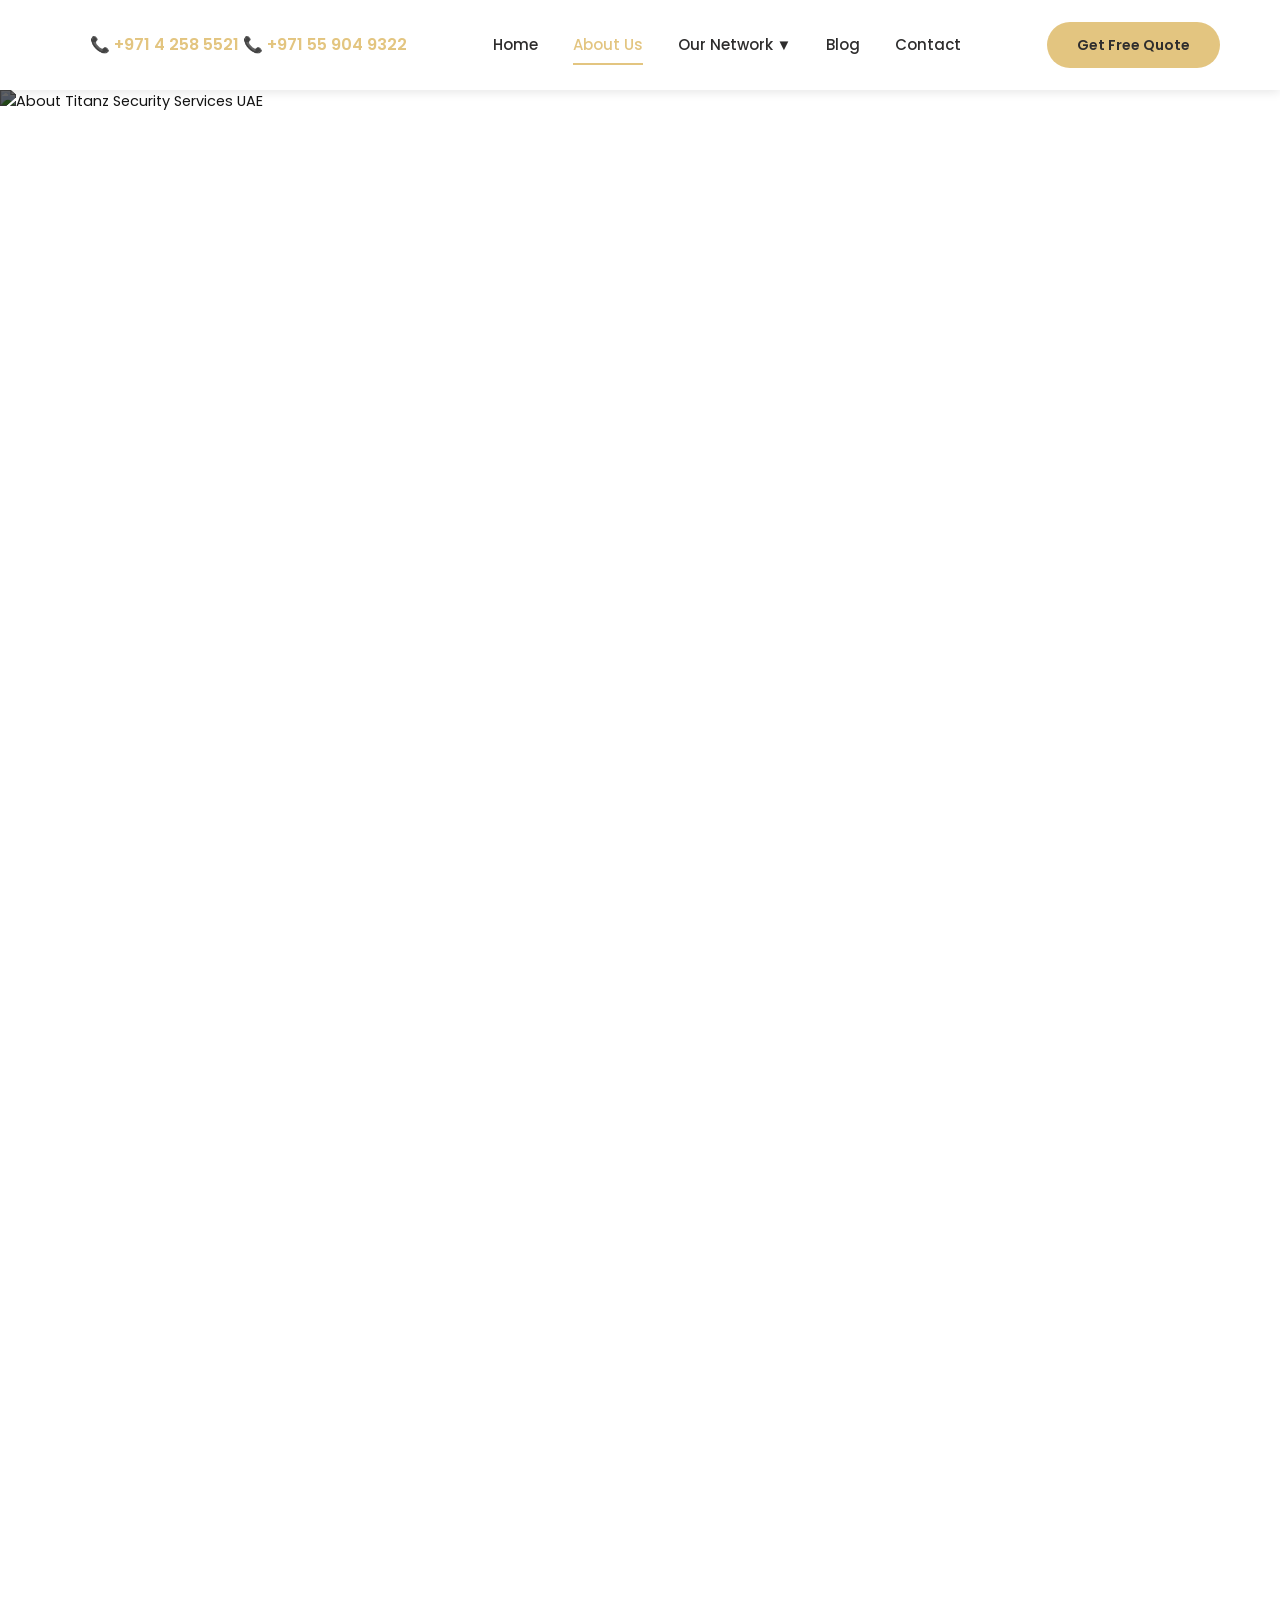
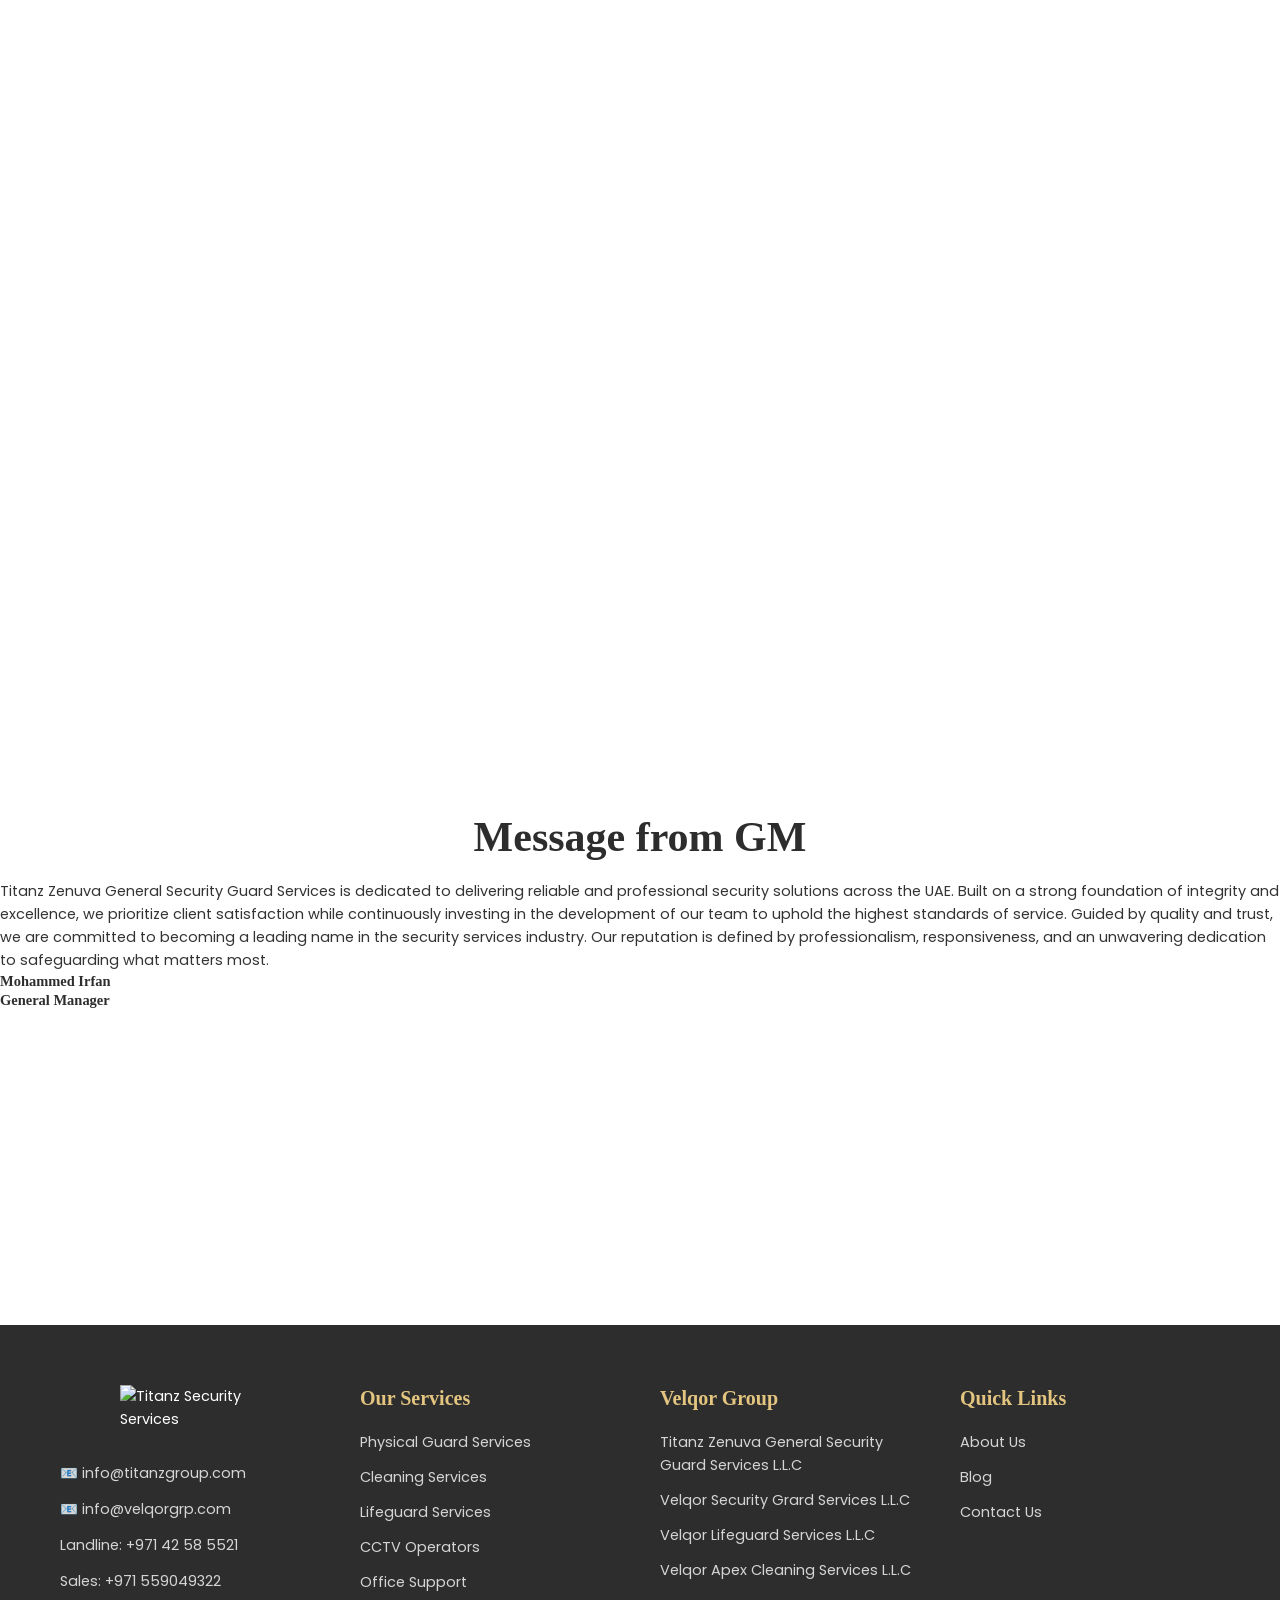
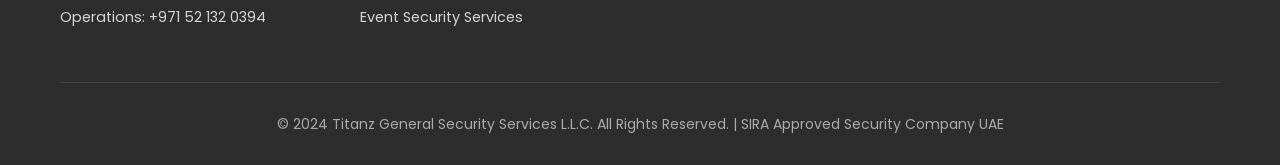
==== commit 1922c75e: "Add files via upload" ====
--- a/about-us.html
+++ b/about-us.html
@@ -162,7 +162,7 @@
                 </div>
 
                 <div class="diff-item">
-                    <img src="/assets/Images/What-sets-us-apart/JPEG/Training_programs_with_documents…_2K_202607241631 (1).jpg" alt="Security Guard Training UAE">
+                    <img src="assets/Images/What-sets-us-apart/JPEG/Training_programs_with_documents…_2K_202607241631 (1).jpg" alt="Security Guard Training UAE">
                     <h3>Comprehensive Training Programs</h3>
                     <p>Ongoing professional development including security protocols, emergency response, customer service, and industry-specific training ensuring peak performance.</p>
                 </div>
--- a/styles.css
+++ b/styles.css
@@ -1660,8 +1660,8 @@
     transform: translateY(-5px);
 }
 
-.why-service-icon {
-    font-size: 50px;
+.why-service-icon img {
+    font-size: 30px;
     margin-bottom: 20px;
 }
 
